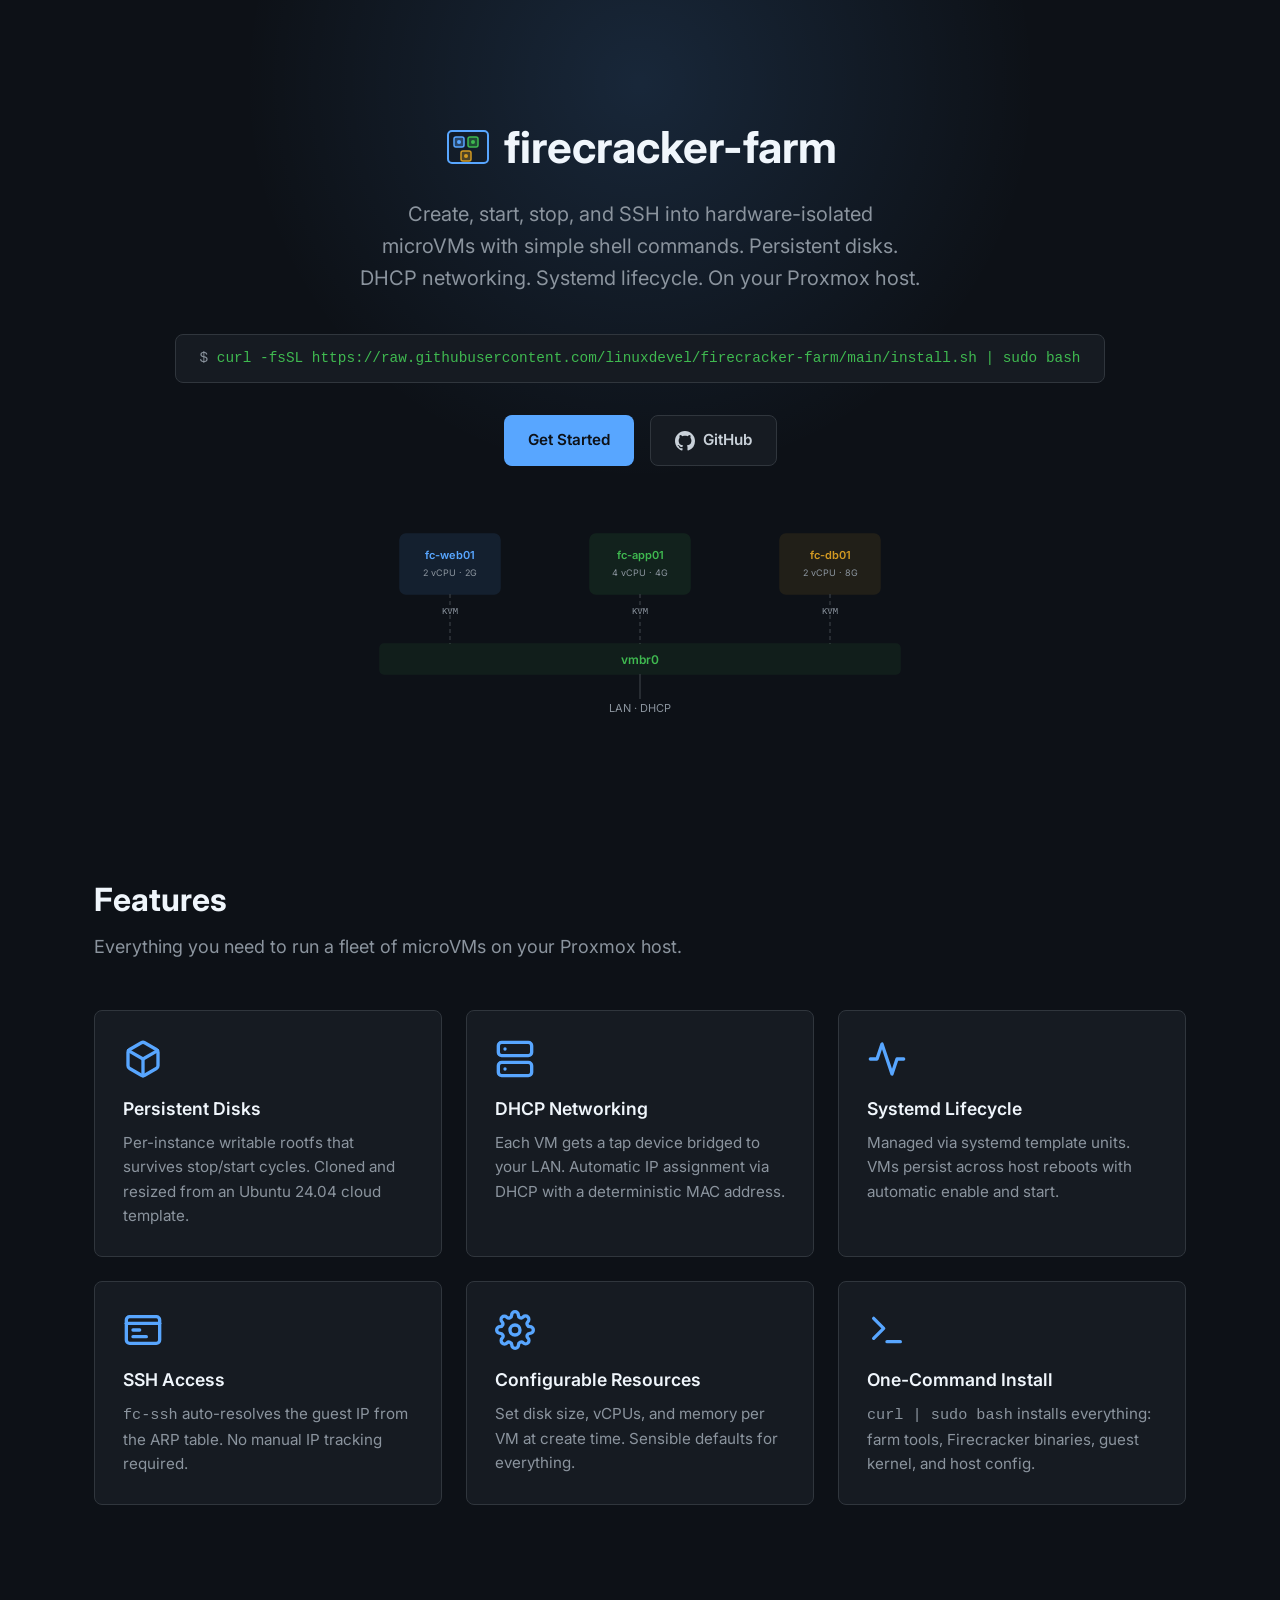
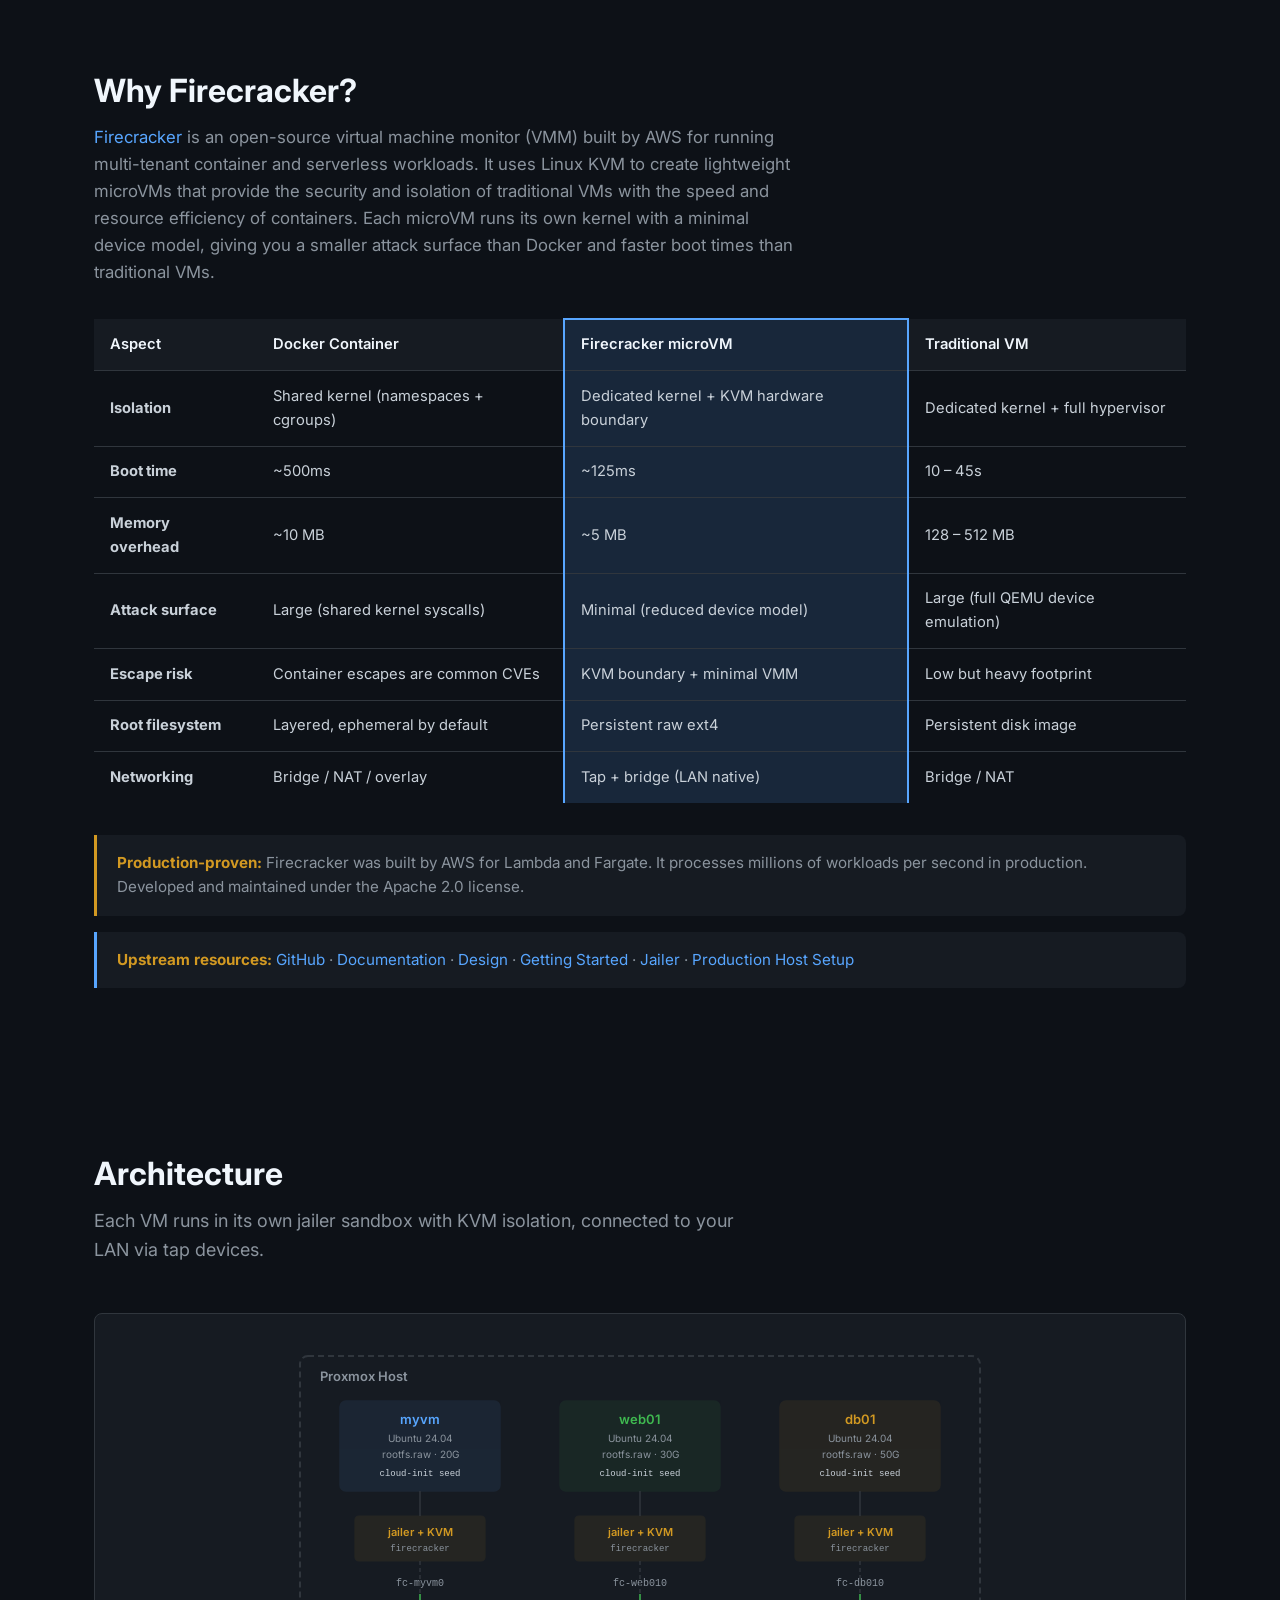
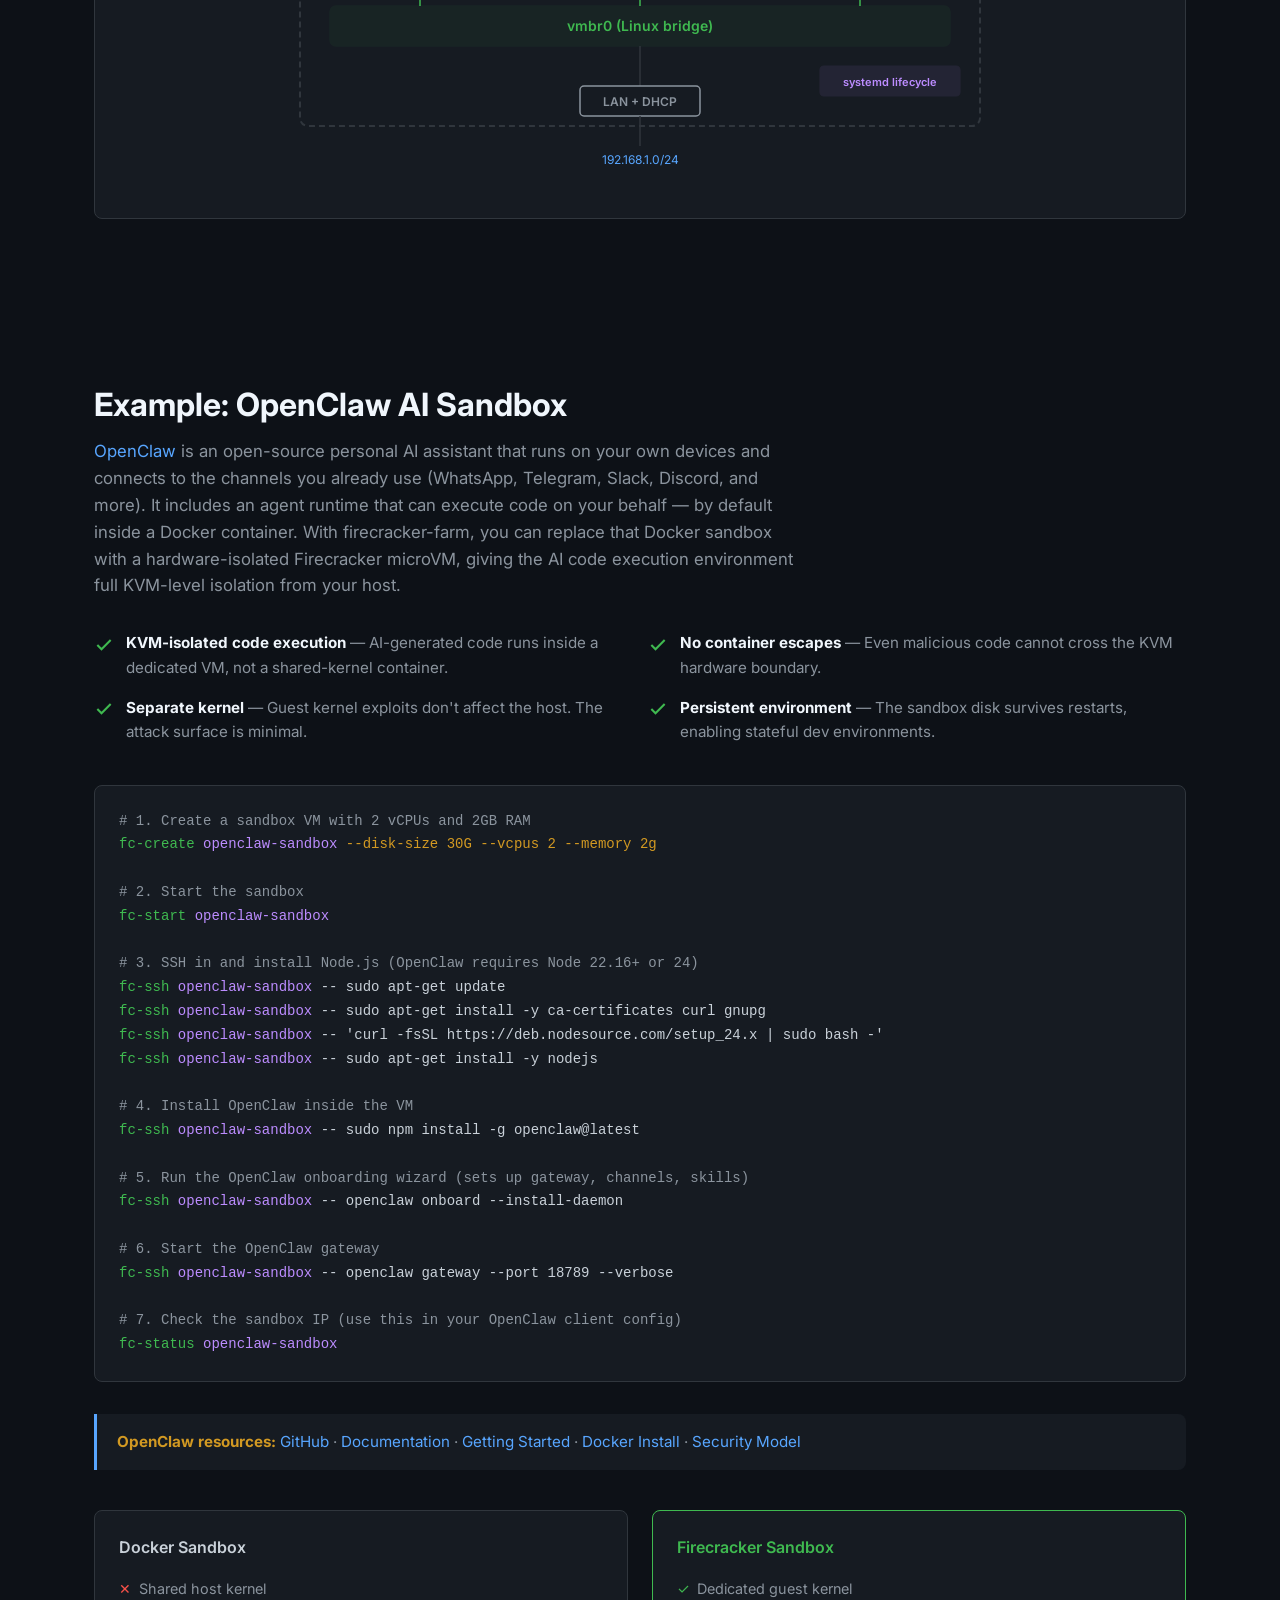
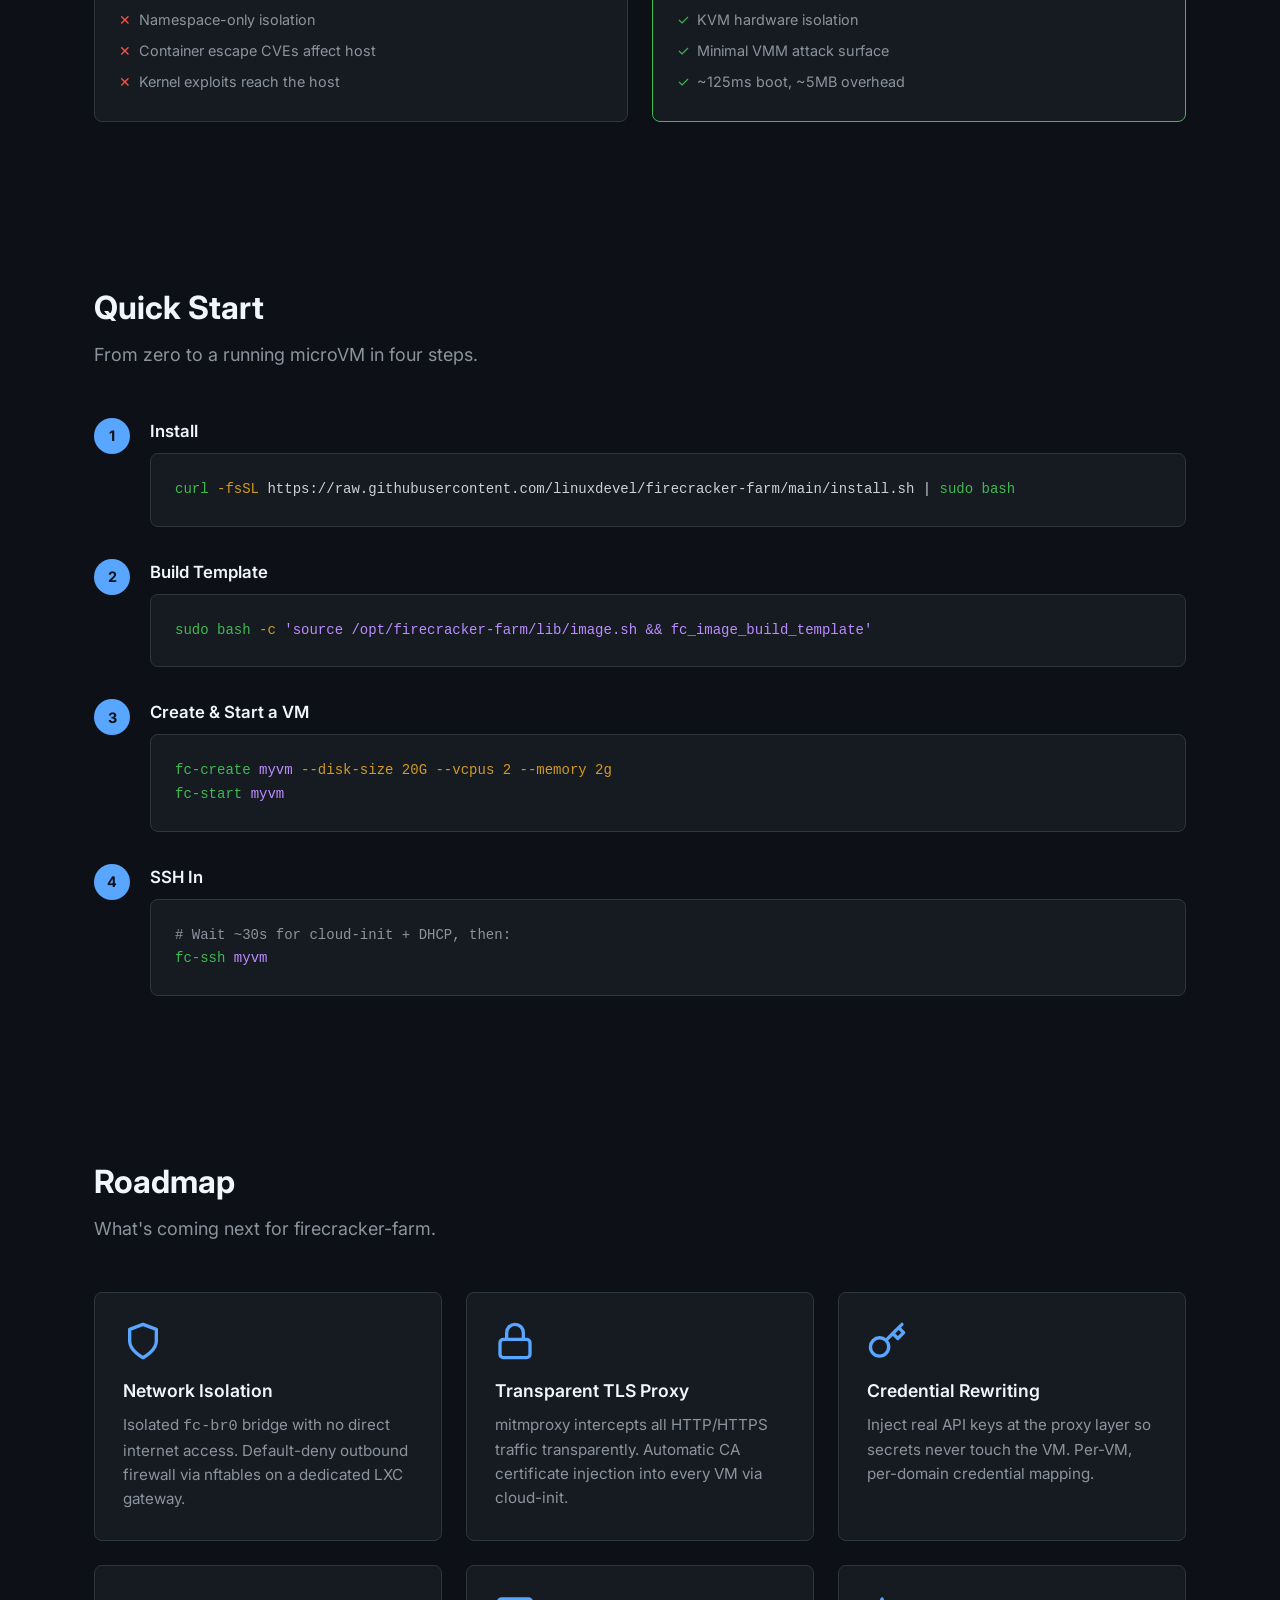
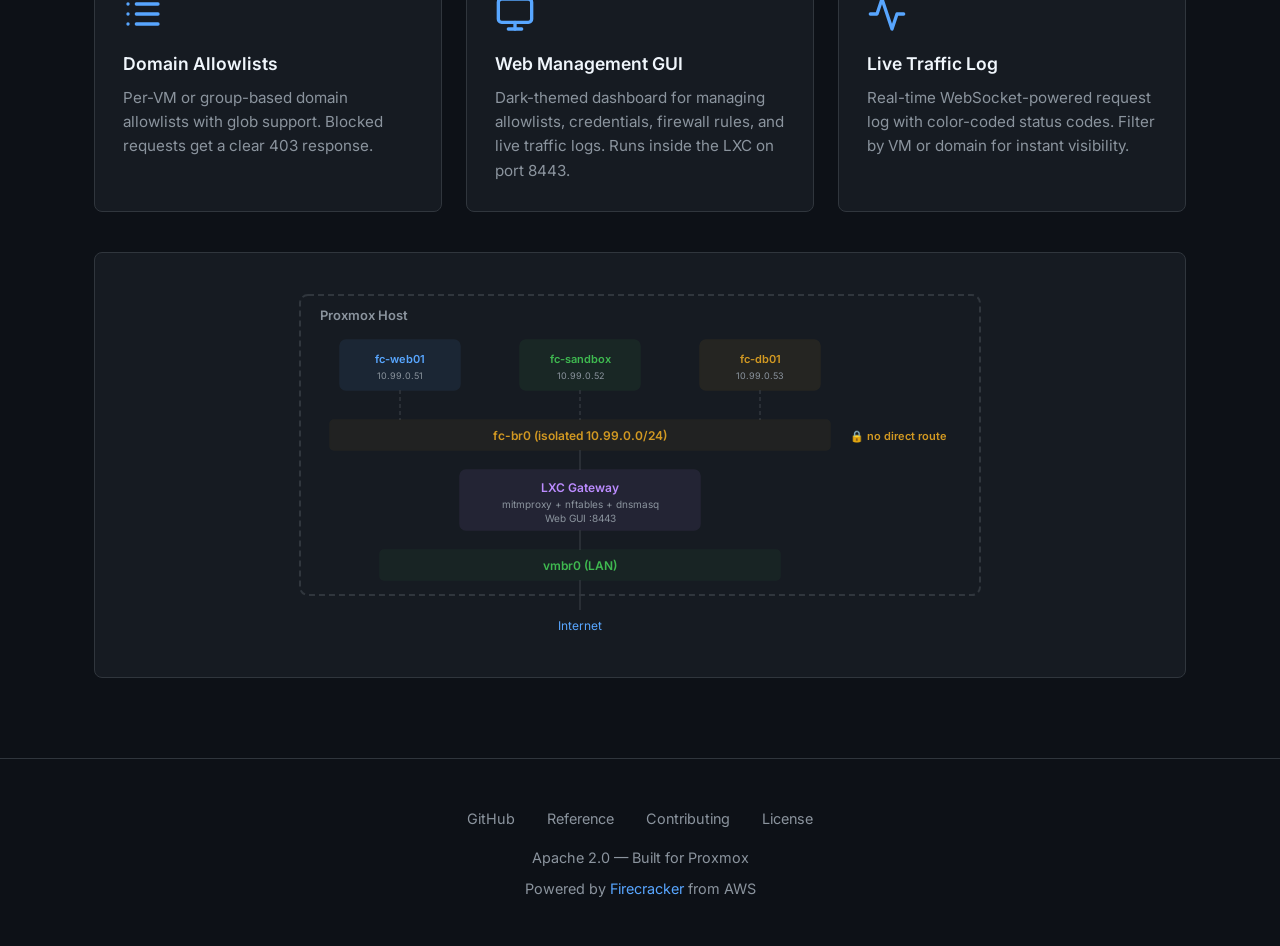
==== docs/index.html @ 68ac0bf4 "docs: expand OpenClaw sandbox example with full install steps and upstream links" ====
<!DOCTYPE html>
<html lang="en">
<head>
  <meta charset="utf-8">
  <meta name="viewport" content="width=device-width, initial-scale=1">
  <title>firecracker-farm — Persistent Firecracker microVMs on Proxmox</title>
  <meta name="description" content="Shell toolkit for running persistent Firecracker microVMs on Proxmox. Create, start, stop, and SSH in with one command.">
  <meta property="og:title" content="firecracker-farm">
  <meta property="og:description" content="Persistent Firecracker microVMs on Proxmox with simple shell commands.">
  <meta property="og:type" content="website">
  <meta property="og:url" content="https://linuxdevel.github.io/firecracker-farm/">
  <link rel="preconnect" href="https://fonts.googleapis.com">
  <link rel="preconnect" href="https://fonts.gstatic.com" crossorigin>
  <link href="https://fonts.googleapis.com/css2?family=Inter:wght@400;600;700&display=swap" rel="stylesheet">
  <link rel="stylesheet" href="style.css">
</head>
<body>

<!-- ════════════════════════════════════════════ HERO ════════════════════════════════════════════ -->
<section class="hero">
  <div class="container">
    <div class="hero-logo">
      <svg width="48" height="48" viewBox="0 0 48 48" fill="none" xmlns="http://www.w3.org/2000/svg">
        <rect x="4" y="8" width="40" height="32" rx="4" stroke="#58a6ff" stroke-width="2" fill="none"/>
        <rect x="10" y="14" width="10" height="10" rx="2" fill="#58a6ff" opacity="0.3"/>
        <rect x="10" y="14" width="10" height="10" rx="2" stroke="#58a6ff" stroke-width="1.5" fill="none"/>
        <rect x="24" y="14" width="10" height="10" rx="2" fill="#3fb950" opacity="0.3"/>
        <rect x="24" y="14" width="10" height="10" rx="2" stroke="#3fb950" stroke-width="1.5" fill="none"/>
        <rect x="17" y="28" width="10" height="10" rx="2" fill="#d29922" opacity="0.3"/>
        <rect x="17" y="28" width="10" height="10" rx="2" stroke="#d29922" stroke-width="1.5" fill="none"/>
        <circle cx="15" cy="19" r="2" fill="#58a6ff"/>
        <circle cx="29" cy="19" r="2" fill="#3fb950"/>
        <circle cx="22" cy="33" r="2" fill="#d29922"/>
      </svg>
      firecracker-farm
    </div>
    <p class="hero-tagline">
      Create, start, stop, and SSH into hardware-isolated microVMs with simple shell commands.
      Persistent disks. DHCP networking. Systemd lifecycle. On your Proxmox host.
    </p>
    <div class="hero-install">
      <span>$</span> curl -fsSL https://raw.githubusercontent.com/linuxdevel/firecracker-farm/main/install.sh | sudo bash
    </div>
    <div class="hero-actions">
      <a href="#quickstart" class="btn btn-primary">Get Started</a>
      <a href="https://github.com/linuxdevel/firecracker-farm" class="btn btn-secondary">
        <svg width="20" height="20" viewBox="0 0 16 16" fill="currentColor"><path d="M8 0C3.58 0 0 3.58 0 8c0 3.54 2.29 6.53 5.47 7.59.4.07.55-.17.55-.38 0-.19-.01-.82-.01-1.49-2.01.37-2.53-.49-2.69-.94-.09-.23-.48-.94-.82-1.13-.28-.15-.68-.52-.01-.53.63-.01 1.08.58 1.23.82.72 1.21 1.87.87 2.33.66.07-.52.28-.87.51-1.07-1.78-.2-3.64-.89-3.64-3.95 0-.87.31-1.59.82-2.15-.08-.2-.36-1.02.08-2.12 0 0 .67-.21 2.2.82.64-.18 1.32-.27 2-.27.68 0 1.36.09 2 .27 1.53-1.04 2.2-.82 2.2-.82.44 1.1.16 1.92.08 2.12.51.56.82 1.27.82 2.15 0 3.07-1.87 3.75-3.65 3.95.29.25.54.73.54 1.48 0 1.07-.01 1.93-.01 2.2 0 .21.15.46.55.38A8.013 8.013 0 0016 8c0-4.42-3.58-8-8-8z"/></svg>
        GitHub
      </a>
    </div>

    <!-- Hero graphic: stylized VM fleet -->
    <div class="hero-graphic">
      <svg width="600" height="200" viewBox="0 0 600 200" fill="none" xmlns="http://www.w3.org/2000/svg">
        <!-- VMs -->
        <rect x="60" y="20" width="100" height="60" rx="6" fill="#58a6ff" opacity="0.1" stroke="#58a6ff" stroke-width="1.5"/>
        <text x="110" y="45" text-anchor="middle" fill="#58a6ff" font-family="Inter,sans-serif" font-size="11" font-weight="600">fc-web01</text>
        <text x="110" y="62" text-anchor="middle" fill="#8b949e" font-family="Inter,sans-serif" font-size="9">2 vCPU · 2G</text>

        <rect x="250" y="20" width="100" height="60" rx="6" fill="#3fb950" opacity="0.1" stroke="#3fb950" stroke-width="1.5"/>
        <text x="300" y="45" text-anchor="middle" fill="#3fb950" font-family="Inter,sans-serif" font-size="11" font-weight="600">fc-app01</text>
        <text x="300" y="62" text-anchor="middle" fill="#8b949e" font-family="Inter,sans-serif" font-size="9">4 vCPU · 4G</text>

        <rect x="440" y="20" width="100" height="60" rx="6" fill="#d29922" opacity="0.1" stroke="#d29922" stroke-width="1.5"/>
        <text x="490" y="45" text-anchor="middle" fill="#d29922" font-family="Inter,sans-serif" font-size="11" font-weight="600">fc-db01</text>
        <text x="490" y="62" text-anchor="middle" fill="#8b949e" font-family="Inter,sans-serif" font-size="9">2 vCPU · 8G</text>

        <!-- KVM labels -->
        <text x="110" y="100" text-anchor="middle" fill="#8b949e" font-family="monospace" font-size="9">KVM</text>
        <text x="300" y="100" text-anchor="middle" fill="#8b949e" font-family="monospace" font-size="9">KVM</text>
        <text x="490" y="100" text-anchor="middle" fill="#8b949e" font-family="monospace" font-size="9">KVM</text>

        <!-- Tap lines -->
        <line x1="110" y1="80" x2="110" y2="130" stroke="#30363d" stroke-width="1.5" stroke-dasharray="4 3"/>
        <line x1="300" y1="80" x2="300" y2="130" stroke="#30363d" stroke-width="1.5" stroke-dasharray="4 3"/>
        <line x1="490" y1="80" x2="490" y2="130" stroke="#30363d" stroke-width="1.5" stroke-dasharray="4 3"/>

        <!-- Bridge -->
        <rect x="40" y="130" width="520" height="30" rx="4" fill="#3fb950" opacity="0.08" stroke="#3fb950" stroke-width="1.5"/>
        <text x="300" y="150" text-anchor="middle" fill="#3fb950" font-family="Inter,sans-serif" font-size="12" font-weight="600">vmbr0</text>

        <!-- LAN -->
        <line x1="300" y1="160" x2="300" y2="185" stroke="#30363d" stroke-width="1.5"/>
        <text x="300" y="198" text-anchor="middle" fill="#8b949e" font-family="Inter,sans-serif" font-size="11">LAN · DHCP</text>
      </svg>
    </div>
  </div>
</section>

<!-- ════════════════════════════════════════════ FEATURES ════════════════════════════════════════ -->
<section id="features">
  <div class="container">
    <h2 class="section-title">Features</h2>
    <p class="section-subtitle">Everything you need to run a fleet of microVMs on your Proxmox host.</p>

    <div class="features-grid">
      <div class="feature-card">
        <svg class="feature-icon" viewBox="0 0 24 24" fill="none" stroke="currentColor" stroke-width="2" stroke-linecap="round" stroke-linejoin="round">
          <path d="M21 16V8a2 2 0 0 0-1-1.73l-7-4a2 2 0 0 0-2 0l-7 4A2 2 0 0 0 3 8v8a2 2 0 0 0 1 1.73l7 4a2 2 0 0 0 2 0l7-4A2 2 0 0 0 21 16z"/>
          <polyline points="3.27 6.96 12 12.01 20.73 6.96"/>
          <line x1="12" y1="22.08" x2="12" y2="12"/>
        </svg>
        <h3>Persistent Disks</h3>
        <p>Per-instance writable rootfs that survives stop/start cycles. Cloned and resized from an Ubuntu 24.04 cloud template.</p>
      </div>

      <div class="feature-card">
        <svg class="feature-icon" viewBox="0 0 24 24" fill="none" stroke="currentColor" stroke-width="2" stroke-linecap="round" stroke-linejoin="round">
          <rect x="2" y="2" width="20" height="8" rx="2" ry="2"/>
          <rect x="2" y="14" width="20" height="8" rx="2" ry="2"/>
          <line x1="6" y1="6" x2="6.01" y2="6"/>
          <line x1="6" y1="18" x2="6.01" y2="18"/>
        </svg>
        <h3>DHCP Networking</h3>
        <p>Each VM gets a tap device bridged to your LAN. Automatic IP assignment via DHCP with a deterministic MAC address.</p>
      </div>

      <div class="feature-card">
        <svg class="feature-icon" viewBox="0 0 24 24" fill="none" stroke="currentColor" stroke-width="2" stroke-linecap="round" stroke-linejoin="round">
          <polyline points="22 12 18 12 15 21 9 3 6 12 2 12"/>
        </svg>
        <h3>Systemd Lifecycle</h3>
        <p>Managed via systemd template units. VMs persist across host reboots with automatic enable and start.</p>
      </div>

      <div class="feature-card">
        <svg class="feature-icon" viewBox="0 0 24 24" fill="none" stroke="currentColor" stroke-width="2" stroke-linecap="round" stroke-linejoin="round">
          <rect x="2" y="4" width="20" height="16" rx="2"/>
          <line x1="2" y1="8" x2="22" y2="8"/>
          <line x1="6" y1="12" x2="10" y2="12"/>
          <line x1="6" y1="16" x2="14" y2="16"/>
        </svg>
        <h3>SSH Access</h3>
        <p><code>fc-ssh</code> auto-resolves the guest IP from the ARP table. No manual IP tracking required.</p>
      </div>

      <div class="feature-card">
        <svg class="feature-icon" viewBox="0 0 24 24" fill="none" stroke="currentColor" stroke-width="2" stroke-linecap="round" stroke-linejoin="round">
          <circle cx="12" cy="12" r="3"/>
          <path d="M19.4 15a1.65 1.65 0 0 0 .33 1.82l.06.06a2 2 0 0 1-2.83 2.83l-.06-.06a1.65 1.65 0 0 0-1.82-.33 1.65 1.65 0 0 0-1 1.51V21a2 2 0 0 1-4 0v-.09A1.65 1.65 0 0 0 9 19.4a1.65 1.65 0 0 0-1.82.33l-.06.06a2 2 0 0 1-2.83-2.83l.06-.06A1.65 1.65 0 0 0 4.68 15a1.65 1.65 0 0 0-1.51-1H3a2 2 0 0 1 0-4h.09A1.65 1.65 0 0 0 4.6 9a1.65 1.65 0 0 0-.33-1.82l-.06-.06a2 2 0 0 1 2.83-2.83l.06.06A1.65 1.65 0 0 0 9 4.68a1.65 1.65 0 0 0 1-1.51V3a2 2 0 0 1 4 0v.09a1.65 1.65 0 0 0 1 1.51 1.65 1.65 0 0 0 1.82-.33l.06-.06a2 2 0 0 1 2.83 2.83l-.06.06A1.65 1.65 0 0 0 19.4 9a1.65 1.65 0 0 0 1.51 1H21a2 2 0 0 1 0 4h-.09a1.65 1.65 0 0 0-1.51 1z"/>
        </svg>
        <h3>Configurable Resources</h3>
        <p>Set disk size, vCPUs, and memory per VM at create time. Sensible defaults for everything.</p>
      </div>

      <div class="feature-card">
        <svg class="feature-icon" viewBox="0 0 24 24" fill="none" stroke="currentColor" stroke-width="2" stroke-linecap="round" stroke-linejoin="round">
          <path d="M4 17l6-6-6-6"/>
          <line x1="12" y1="19" x2="20" y2="19"/>
        </svg>
        <h3>One-Command Install</h3>
        <p><code>curl | sudo bash</code> installs everything: farm tools, Firecracker binaries, guest kernel, and host config.</p>
      </div>
    </div>
  </div>
</section>

<!-- ════════════════════════════════════════════ SECURITY ════════════════════════════════════════ -->
<section id="security">
  <div class="container">
    <h2 class="section-title">Why Firecracker?</h2>
    <p class="comparison-intro">
      <a href="https://github.com/firecracker-microvm/firecracker">Firecracker</a> is an
      open-source virtual machine monitor (VMM) built by AWS for running multi-tenant
      container and serverless workloads. It uses Linux KVM to create lightweight microVMs
      that provide the security and isolation of traditional VMs with the speed and resource
      efficiency of containers. Each microVM runs its own kernel with a minimal device model,
      giving you a smaller attack surface than Docker and faster boot times than traditional VMs.
    </p>

    <div style="overflow-x: auto;">
      <table class="comparison-table">
        <thead>
          <tr>
            <th>Aspect</th>
            <th>Docker Container</th>
            <th class="highlight highlight-top">Firecracker microVM</th>
            <th>Traditional VM</th>
          </tr>
        </thead>
        <tbody>
          <tr>
            <td><strong>Isolation</strong></td>
            <td>Shared kernel (namespaces + cgroups)</td>
            <td class="highlight">Dedicated kernel + KVM hardware boundary</td>
            <td>Dedicated kernel + full hypervisor</td>
          </tr>
          <tr>
            <td><strong>Boot time</strong></td>
            <td>~500ms</td>
            <td class="highlight">~125ms</td>
            <td>10 &ndash; 45s</td>
          </tr>
          <tr>
            <td><strong>Memory overhead</strong></td>
            <td>~10 MB</td>
            <td class="highlight">~5 MB</td>
            <td>128 &ndash; 512 MB</td>
          </tr>
          <tr>
            <td><strong>Attack surface</strong></td>
            <td>Large (shared kernel syscalls)</td>
            <td class="highlight">Minimal (reduced device model)</td>
            <td>Large (full QEMU device emulation)</td>
          </tr>
          <tr>
            <td><strong>Escape risk</strong></td>
            <td>Container escapes are common CVEs</td>
            <td class="highlight">KVM boundary + minimal VMM</td>
            <td>Low but heavy footprint</td>
          </tr>
          <tr>
            <td><strong>Root filesystem</strong></td>
            <td>Layered, ephemeral by default</td>
            <td class="highlight">Persistent raw ext4</td>
            <td>Persistent disk image</td>
          </tr>
          <tr>
            <td><strong>Networking</strong></td>
            <td>Bridge / NAT / overlay</td>
            <td class="highlight highlight-bottom">Tap + bridge (LAN native)</td>
            <td>Bridge / NAT</td>
          </tr>
        </tbody>
      </table>
    </div>

    <div class="callout">
      <strong>Production-proven:</strong> Firecracker was built by AWS for Lambda and Fargate.
      It processes millions of workloads per second in production. Developed and maintained
      under the Apache 2.0 license.
    </div>

    <div class="callout" style="margin-top: 16px; border-left-color: #58a6ff;">
      <strong>Upstream resources:</strong>
      <a href="https://github.com/firecracker-microvm/firecracker">GitHub</a> &middot;
      <a href="https://firecracker-microvm.github.io/">Documentation</a> &middot;
      <a href="https://github.com/firecracker-microvm/firecracker/blob/main/docs/design.md">Design</a> &middot;
      <a href="https://github.com/firecracker-microvm/firecracker/blob/main/docs/getting-started.md">Getting Started</a> &middot;
      <a href="https://github.com/firecracker-microvm/firecracker/blob/main/docs/jailer.md">Jailer</a> &middot;
      <a href="https://github.com/firecracker-microvm/firecracker/blob/main/docs/prod-host-setup.md">Production Host Setup</a>
    </div>
  </div>
</section>

<!-- ════════════════════════════════════════════ ARCHITECTURE ════════════════════════════════════ -->
<section id="architecture">
  <div class="container">
    <h2 class="section-title">Architecture</h2>
    <p class="section-subtitle">Each VM runs in its own jailer sandbox with KVM isolation, connected to your LAN via tap devices.</p>

    <div class="arch-container">
      <svg width="720" height="440" viewBox="0 0 720 440" fill="none" xmlns="http://www.w3.org/2000/svg">
        <!-- Host boundary -->
        <rect x="20" y="10" width="680" height="370" rx="8" stroke="#30363d" stroke-width="2" stroke-dasharray="6 4" fill="none"/>
        <text x="40" y="35" fill="#8b949e" font-family="Inter,sans-serif" font-size="13" font-weight="600">Proxmox Host</text>

        <!-- VM 1 -->
        <rect x="60" y="55" width="160" height="90" rx="6" fill="#58a6ff" opacity="0.08" stroke="#58a6ff" stroke-width="1.5"/>
        <text x="140" y="78" text-anchor="middle" fill="#58a6ff" font-family="Inter,sans-serif" font-size="13" font-weight="600">myvm</text>
        <text x="140" y="96" text-anchor="middle" fill="#8b949e" font-family="Inter,sans-serif" font-size="10">Ubuntu 24.04</text>
        <text x="140" y="112" text-anchor="middle" fill="#8b949e" font-family="Inter,sans-serif" font-size="10">rootfs.raw · 20G</text>
        <text x="140" y="130" text-anchor="middle" fill="#c9d1d9" font-family="monospace" font-size="9">cloud-init seed</text>

        <!-- VM 2 -->
        <rect x="280" y="55" width="160" height="90" rx="6" fill="#3fb950" opacity="0.08" stroke="#3fb950" stroke-width="1.5"/>
        <text x="360" y="78" text-anchor="middle" fill="#3fb950" font-family="Inter,sans-serif" font-size="13" font-weight="600">web01</text>
        <text x="360" y="96" text-anchor="middle" fill="#8b949e" font-family="Inter,sans-serif" font-size="10">Ubuntu 24.04</text>
        <text x="360" y="112" text-anchor="middle" fill="#8b949e" font-family="Inter,sans-serif" font-size="10">rootfs.raw · 30G</text>
        <text x="360" y="130" text-anchor="middle" fill="#c9d1d9" font-family="monospace" font-size="9">cloud-init seed</text>

        <!-- VM 3 -->
        <rect x="500" y="55" width="160" height="90" rx="6" fill="#d29922" opacity="0.08" stroke="#d29922" stroke-width="1.5"/>
        <text x="580" y="78" text-anchor="middle" fill="#d29922" font-family="Inter,sans-serif" font-size="13" font-weight="600">db01</text>
        <text x="580" y="96" text-anchor="middle" fill="#8b949e" font-family="Inter,sans-serif" font-size="10">Ubuntu 24.04</text>
        <text x="580" y="112" text-anchor="middle" fill="#8b949e" font-family="Inter,sans-serif" font-size="10">rootfs.raw · 50G</text>
        <text x="580" y="130" text-anchor="middle" fill="#c9d1d9" font-family="monospace" font-size="9">cloud-init seed</text>

        <!-- Jailer boxes -->
        <rect x="75" y="170" width="130" height="45" rx="4" fill="#d29922" opacity="0.08" stroke="#d29922" stroke-width="1.2"/>
        <text x="140" y="190" text-anchor="middle" fill="#d29922" font-family="Inter,sans-serif" font-size="11" font-weight="600">jailer + KVM</text>
        <text x="140" y="205" text-anchor="middle" fill="#8b949e" font-family="monospace" font-size="9">firecracker</text>

        <rect x="295" y="170" width="130" height="45" rx="4" fill="#d29922" opacity="0.08" stroke="#d29922" stroke-width="1.2"/>
        <text x="360" y="190" text-anchor="middle" fill="#d29922" font-family="Inter,sans-serif" font-size="11" font-weight="600">jailer + KVM</text>
        <text x="360" y="205" text-anchor="middle" fill="#8b949e" font-family="monospace" font-size="9">firecracker</text>

        <rect x="515" y="170" width="130" height="45" rx="4" fill="#d29922" opacity="0.08" stroke="#d29922" stroke-width="1.2"/>
        <text x="580" y="190" text-anchor="middle" fill="#d29922" font-family="Inter,sans-serif" font-size="11" font-weight="600">jailer + KVM</text>
        <text x="580" y="205" text-anchor="middle" fill="#8b949e" font-family="monospace" font-size="9">firecracker</text>

        <!-- Connectors: VM to jailer -->
        <line x1="140" y1="145" x2="140" y2="170" stroke="#30363d" stroke-width="1.5"/>
        <line x1="360" y1="145" x2="360" y2="170" stroke="#30363d" stroke-width="1.5"/>
        <line x1="580" y1="145" x2="580" y2="170" stroke="#30363d" stroke-width="1.5"/>

        <!-- Tap labels -->
        <text x="140" y="240" text-anchor="middle" fill="#8b949e" font-family="monospace" font-size="10">fc-myvm0</text>
        <text x="360" y="240" text-anchor="middle" fill="#8b949e" font-family="monospace" font-size="10">fc-web010</text>
        <text x="580" y="240" text-anchor="middle" fill="#8b949e" font-family="monospace" font-size="10">fc-db010</text>

        <!-- Connectors: jailer to tap -->
        <line x1="140" y1="215" x2="140" y2="248" stroke="#30363d" stroke-width="1.5" stroke-dasharray="4 3"/>
        <line x1="360" y1="215" x2="360" y2="248" stroke="#30363d" stroke-width="1.5" stroke-dasharray="4 3"/>
        <line x1="580" y1="215" x2="580" y2="248" stroke="#30363d" stroke-width="1.5" stroke-dasharray="4 3"/>

        <!-- Bridge -->
        <rect x="50" y="260" width="620" height="40" rx="6" fill="#3fb950" opacity="0.06" stroke="#3fb950" stroke-width="1.5"/>
        <text x="360" y="285" text-anchor="middle" fill="#3fb950" font-family="Inter,sans-serif" font-size="14" font-weight="600">vmbr0 (Linux bridge)</text>

        <!-- Connectors: tap to bridge -->
        <line x1="140" y1="248" x2="140" y2="260" stroke="#3fb950" stroke-width="1.5"/>
        <line x1="360" y1="248" x2="360" y2="260" stroke="#3fb950" stroke-width="1.5"/>
        <line x1="580" y1="248" x2="580" y2="260" stroke="#3fb950" stroke-width="1.5"/>

        <!-- Systemd label -->
        <rect x="540" y="320" width="140" height="30" rx="4" fill="#bc8cff" opacity="0.08" stroke="#bc8cff" stroke-width="1.2"/>
        <text x="610" y="340" text-anchor="middle" fill="#bc8cff" font-family="Inter,sans-serif" font-size="11" font-weight="600">systemd lifecycle</text>

        <!-- Bridge to LAN -->
        <line x1="360" y1="300" x2="360" y2="340" stroke="#30363d" stroke-width="1.5"/>

        <!-- LAN -->
        <rect x="300" y="340" width="120" height="30" rx="4" fill="none" stroke="#8b949e" stroke-width="1.5"/>
        <text x="360" y="360" text-anchor="middle" fill="#8b949e" font-family="Inter,sans-serif" font-size="12" font-weight="600">LAN + DHCP</text>

        <!-- External -->
        <line x1="360" y1="370" x2="360" y2="400" stroke="#30363d" stroke-width="1.5"/>
        <text x="360" y="418" text-anchor="middle" fill="#58a6ff" font-family="Inter,sans-serif" font-size="12">192.168.1.0/24</text>
      </svg>
    </div>
  </div>
</section>

<!-- ════════════════════════════════════════════ OPENCLAW ════════════════════════════════════════ -->
<section id="openclaw">
  <div class="container">
    <h2 class="section-title">Example: OpenClaw AI Sandbox</h2>
    <p class="example-intro">
      <a href="https://github.com/openclaw/openclaw">OpenClaw</a> is an open-source personal AI
      assistant that runs on your own devices and connects to the channels you already use
      (WhatsApp, Telegram, Slack, Discord, and more). It includes an agent runtime that can
      execute code on your behalf &mdash; by default inside a Docker container. With
      firecracker-farm, you can replace that Docker sandbox with a hardware-isolated Firecracker
      microVM, giving the AI code execution environment full KVM-level isolation from your host.
    </p>

    <div class="example-benefits">
      <div class="benefit">
        <svg class="benefit-icon" width="20" height="20" viewBox="0 0 24 24" fill="none" stroke="#3fb950" stroke-width="2.5"><polyline points="20 6 9 17 4 12"/></svg>
        <p><strong>KVM-isolated code execution</strong> &mdash; AI-generated code runs inside a dedicated VM, not a shared-kernel container.</p>
      </div>
      <div class="benefit">
        <svg class="benefit-icon" width="20" height="20" viewBox="0 0 24 24" fill="none" stroke="#3fb950" stroke-width="2.5"><polyline points="20 6 9 17 4 12"/></svg>
        <p><strong>No container escapes</strong> &mdash; Even malicious code cannot cross the KVM hardware boundary.</p>
      </div>
      <div class="benefit">
        <svg class="benefit-icon" width="20" height="20" viewBox="0 0 24 24" fill="none" stroke="#3fb950" stroke-width="2.5"><polyline points="20 6 9 17 4 12"/></svg>
        <p><strong>Separate kernel</strong> &mdash; Guest kernel exploits don't affect the host. The attack surface is minimal.</p>
      </div>
      <div class="benefit">
        <svg class="benefit-icon" width="20" height="20" viewBox="0 0 24 24" fill="none" stroke="#3fb950" stroke-width="2.5"><polyline points="20 6 9 17 4 12"/></svg>
        <p><strong>Persistent environment</strong> &mdash; The sandbox disk survives restarts, enabling stateful dev environments.</p>
      </div>
    </div>

    <div class="terminal">
      <pre><span class="comment"># 1. Create a sandbox VM with 2 vCPUs and 2GB RAM</span>
<span class="cmd">fc-create</span> <span class="arg">openclaw-sandbox</span> <span class="flag">--disk-size 30G --vcpus 2 --memory 2g</span>

<span class="comment"># 2. Start the sandbox</span>
<span class="cmd">fc-start</span> <span class="arg">openclaw-sandbox</span>

<span class="comment"># 3. SSH in and install Node.js (OpenClaw requires Node 22.16+ or 24)</span>
<span class="cmd">fc-ssh</span> <span class="arg">openclaw-sandbox</span> -- sudo apt-get update
<span class="cmd">fc-ssh</span> <span class="arg">openclaw-sandbox</span> -- sudo apt-get install -y ca-certificates curl gnupg
<span class="cmd">fc-ssh</span> <span class="arg">openclaw-sandbox</span> -- 'curl -fsSL https://deb.nodesource.com/setup_24.x | sudo bash -'
<span class="cmd">fc-ssh</span> <span class="arg">openclaw-sandbox</span> -- sudo apt-get install -y nodejs

<span class="comment"># 4. Install OpenClaw inside the VM</span>
<span class="cmd">fc-ssh</span> <span class="arg">openclaw-sandbox</span> -- sudo npm install -g openclaw@latest

<span class="comment"># 5. Run the OpenClaw onboarding wizard (sets up gateway, channels, skills)</span>
<span class="cmd">fc-ssh</span> <span class="arg">openclaw-sandbox</span> -- openclaw onboard --install-daemon

<span class="comment"># 6. Start the OpenClaw gateway</span>
<span class="cmd">fc-ssh</span> <span class="arg">openclaw-sandbox</span> -- openclaw gateway --port 18789 --verbose

<span class="comment"># 7. Check the sandbox IP (use this in your OpenClaw client config)</span>
<span class="cmd">fc-status</span> <span class="arg">openclaw-sandbox</span></pre>
    </div>

    <div class="callout" style="margin-bottom: 24px; border-left-color: #58a6ff;">
      <strong>OpenClaw resources:</strong>
      <a href="https://github.com/openclaw/openclaw">GitHub</a> &middot;
      <a href="https://docs.openclaw.ai">Documentation</a> &middot;
      <a href="https://docs.openclaw.ai/start/getting-started">Getting Started</a> &middot;
      <a href="https://docs.openclaw.ai/install/docker">Docker Install</a> &middot;
      <a href="https://docs.openclaw.ai/gateway/security">Security Model</a>
    </div>

    <div class="sandbox-compare">
      <div class="sandbox-card docker">
        <h4>Docker Sandbox</h4>
        <ul>
          <li>Shared host kernel</li>
          <li>Namespace-only isolation</li>
          <li>Container escape CVEs affect host</li>
          <li>Kernel exploits reach the host</li>
        </ul>
      </div>
      <div class="sandbox-card preferred">
        <h4>Firecracker Sandbox</h4>
        <ul>
          <li>Dedicated guest kernel</li>
          <li>KVM hardware isolation</li>
          <li>Minimal VMM attack surface</li>
          <li>~125ms boot, ~5MB overhead</li>
        </ul>
      </div>
    </div>
  </div>
</section>

<!-- ════════════════════════════════════════════ QUICKSTART ══════════════════════════════════════ -->
<section id="quickstart">
  <div class="container">
    <h2 class="section-title">Quick Start</h2>
    <p class="section-subtitle">From zero to a running microVM in four steps.</p>

    <div class="quickstart-steps">
      <div class="quickstart-step">
        <div class="step-number">1</div>
        <div class="step-content">
          <h3>Install</h3>
          <div class="terminal">
            <pre><span class="cmd">curl</span> <span class="flag">-fsSL</span> https://raw.githubusercontent.com/linuxdevel/firecracker-farm/main/install.sh | <span class="cmd">sudo bash</span></pre>
          </div>
        </div>
      </div>

      <div class="quickstart-step">
        <div class="step-number">2</div>
        <div class="step-content">
          <h3>Build Template</h3>
          <div class="terminal">
            <pre><span class="cmd">sudo bash</span> <span class="flag">-c</span> <span class="arg">'source /opt/firecracker-farm/lib/image.sh && fc_image_build_template'</span></pre>
          </div>
        </div>
      </div>

      <div class="quickstart-step">
        <div class="step-number">3</div>
        <div class="step-content">
          <h3>Create &amp; Start a VM</h3>
          <div class="terminal">
            <pre><span class="cmd">fc-create</span> <span class="arg">myvm</span> <span class="flag">--disk-size 20G --vcpus 2 --memory 2g</span>
<span class="cmd">fc-start</span> <span class="arg">myvm</span></pre>
          </div>
        </div>
      </div>

      <div class="quickstart-step">
        <div class="step-number">4</div>
        <div class="step-content">
          <h3>SSH In</h3>
          <div class="terminal">
            <pre><span class="comment"># Wait ~30s for cloud-init + DHCP, then:</span>
<span class="cmd">fc-ssh</span> <span class="arg">myvm</span></pre>
          </div>
        </div>
      </div>
    </div>
  </div>
</section>

<!-- ════════════════════════════════════════════ ROADMAP ══════════════════════════════════════════ -->
<section id="roadmap">
  <div class="container">
    <h2 class="section-title">Roadmap</h2>
    <p class="section-subtitle">What's coming next for firecracker-farm.</p>

    <div class="features-grid">
      <div class="feature-card">
        <svg class="feature-icon" viewBox="0 0 24 24" fill="none" stroke="currentColor" stroke-width="2" stroke-linecap="round" stroke-linejoin="round">
          <path d="M12 22s8-4 8-10V5l-8-3-8 3v7c0 6 8 10 8 10z"/>
        </svg>
        <h3>Network Isolation</h3>
        <p>Isolated <code>fc-br0</code> bridge with no direct internet access. Default-deny outbound firewall via nftables on a dedicated LXC gateway.</p>
      </div>

      <div class="feature-card">
        <svg class="feature-icon" viewBox="0 0 24 24" fill="none" stroke="currentColor" stroke-width="2" stroke-linecap="round" stroke-linejoin="round">
          <rect x="3" y="11" width="18" height="11" rx="2" ry="2"/>
          <path d="M7 11V7a5 5 0 0 1 10 0v4"/>
        </svg>
        <h3>Transparent TLS Proxy</h3>
        <p>mitmproxy intercepts all HTTP/HTTPS traffic transparently. Automatic CA certificate injection into every VM via cloud-init.</p>
      </div>

      <div class="feature-card">
        <svg class="feature-icon" viewBox="0 0 24 24" fill="none" stroke="currentColor" stroke-width="2" stroke-linecap="round" stroke-linejoin="round">
          <path d="M21 2l-2 2m-7.61 7.61a5.5 5.5 0 1 1-7.778 7.778 5.5 5.5 0 0 1 7.777-7.777zm0 0L15.5 7.5m0 0l3 3L22 7l-3-3m-3.5 3.5L19 4"/>
        </svg>
        <h3>Credential Rewriting</h3>
        <p>Inject real API keys at the proxy layer so secrets never touch the VM. Per-VM, per-domain credential mapping.</p>
      </div>

      <div class="feature-card">
        <svg class="feature-icon" viewBox="0 0 24 24" fill="none" stroke="currentColor" stroke-width="2" stroke-linecap="round" stroke-linejoin="round">
          <line x1="8" y1="6" x2="21" y2="6"/>
          <line x1="8" y1="12" x2="21" y2="12"/>
          <line x1="8" y1="18" x2="21" y2="18"/>
          <line x1="3" y1="6" x2="3.01" y2="6"/>
          <line x1="3" y1="12" x2="3.01" y2="12"/>
          <line x1="3" y1="18" x2="3.01" y2="18"/>
        </svg>
        <h3>Domain Allowlists</h3>
        <p>Per-VM or group-based domain allowlists with glob support. Blocked requests get a clear 403 response.</p>
      </div>

      <div class="feature-card">
        <svg class="feature-icon" viewBox="0 0 24 24" fill="none" stroke="currentColor" stroke-width="2" stroke-linecap="round" stroke-linejoin="round">
          <rect x="2" y="3" width="20" height="14" rx="2" ry="2"/>
          <line x1="8" y1="21" x2="16" y2="21"/>
          <line x1="12" y1="17" x2="12" y2="21"/>
        </svg>
        <h3>Web Management GUI</h3>
        <p>Dark-themed dashboard for managing allowlists, credentials, firewall rules, and live traffic logs. Runs inside the LXC on port 8443.</p>
      </div>

      <div class="feature-card">
        <svg class="feature-icon" viewBox="0 0 24 24" fill="none" stroke="currentColor" stroke-width="2" stroke-linecap="round" stroke-linejoin="round">
          <polyline points="22 12 18 12 15 21 9 3 6 12 2 12"/>
        </svg>
        <h3>Live Traffic Log</h3>
        <p>Real-time WebSocket-powered request log with color-coded status codes. Filter by VM or domain for instant visibility.</p>
      </div>
    </div>

    <!-- Roadmap architecture diagram -->
    <div class="arch-container" style="margin-top: 40px;">
      <svg width="720" height="360" viewBox="0 0 720 360" fill="none" xmlns="http://www.w3.org/2000/svg">
        <!-- Host boundary -->
        <rect x="20" y="10" width="680" height="300" rx="8" stroke="#30363d" stroke-width="2" stroke-dasharray="6 4" fill="none"/>
        <text x="40" y="35" fill="#8b949e" font-family="Inter,sans-serif" font-size="13" font-weight="600">Proxmox Host</text>

        <!-- VMs on fc-br0 -->
        <rect x="60" y="55" width="120" height="50" rx="6" fill="#58a6ff" opacity="0.08" stroke="#58a6ff" stroke-width="1.5"/>
        <text x="120" y="78" text-anchor="middle" fill="#58a6ff" font-family="Inter,sans-serif" font-size="11" font-weight="600">fc-web01</text>
        <text x="120" y="94" text-anchor="middle" fill="#8b949e" font-family="Inter,sans-serif" font-size="9">10.99.0.51</text>

        <rect x="240" y="55" width="120" height="50" rx="6" fill="#3fb950" opacity="0.08" stroke="#3fb950" stroke-width="1.5"/>
        <text x="300" y="78" text-anchor="middle" fill="#3fb950" font-family="Inter,sans-serif" font-size="11" font-weight="600">fc-sandbox</text>
        <text x="300" y="94" text-anchor="middle" fill="#8b949e" font-family="Inter,sans-serif" font-size="9">10.99.0.52</text>

        <rect x="420" y="55" width="120" height="50" rx="6" fill="#d29922" opacity="0.08" stroke="#d29922" stroke-width="1.5"/>
        <text x="480" y="78" text-anchor="middle" fill="#d29922" font-family="Inter,sans-serif" font-size="11" font-weight="600">fc-db01</text>
        <text x="480" y="94" text-anchor="middle" fill="#8b949e" font-family="Inter,sans-serif" font-size="9">10.99.0.53</text>

        <!-- fc-br0 bridge -->
        <line x1="120" y1="105" x2="120" y2="135" stroke="#30363d" stroke-width="1.5" stroke-dasharray="4 3"/>
        <line x1="300" y1="105" x2="300" y2="135" stroke="#30363d" stroke-width="1.5" stroke-dasharray="4 3"/>
        <line x1="480" y1="105" x2="480" y2="135" stroke="#30363d" stroke-width="1.5" stroke-dasharray="4 3"/>

        <rect x="50" y="135" width="500" height="30" rx="4" fill="#d29922" opacity="0.06" stroke="#d29922" stroke-width="1.5"/>
        <text x="300" y="155" text-anchor="middle" fill="#d29922" font-family="Inter,sans-serif" font-size="12" font-weight="600">fc-br0 (isolated 10.99.0.0/24)</text>

        <!-- LXC Gateway -->
        <line x1="300" y1="165" x2="300" y2="185" stroke="#30363d" stroke-width="1.5"/>

        <rect x="180" y="185" width="240" height="60" rx="6" fill="#bc8cff" opacity="0.08" stroke="#bc8cff" stroke-width="1.5"/>
        <text x="300" y="207" text-anchor="middle" fill="#bc8cff" font-family="Inter,sans-serif" font-size="12" font-weight="600">LXC Gateway</text>
        <text x="300" y="223" text-anchor="middle" fill="#8b949e" font-family="Inter,sans-serif" font-size="10">mitmproxy + nftables + dnsmasq</text>
        <text x="300" y="237" text-anchor="middle" fill="#8b949e" font-family="Inter,sans-serif" font-size="10">Web GUI :8443</text>

        <!-- vmbr0 bridge -->
        <line x1="300" y1="245" x2="300" y2="265" stroke="#30363d" stroke-width="1.5"/>

        <rect x="100" y="265" width="400" height="30" rx="4" fill="#3fb950" opacity="0.06" stroke="#3fb950" stroke-width="1.5"/>
        <text x="300" y="285" text-anchor="middle" fill="#3fb950" font-family="Inter,sans-serif" font-size="12" font-weight="600">vmbr0 (LAN)</text>

        <!-- Internet -->
        <line x1="300" y1="295" x2="300" y2="325" stroke="#30363d" stroke-width="1.5"/>
        <text x="300" y="345" text-anchor="middle" fill="#58a6ff" font-family="Inter,sans-serif" font-size="12">Internet</text>

        <!-- Lock icon on fc-br0 -->
        <text x="570" y="155" fill="#d29922" font-family="Inter,sans-serif" font-size="11" font-weight="600">&#x1f512; no direct route</text>
      </svg>
    </div>
  </div>
</section>

<!-- ════════════════════════════════════════════ FOOTER ══════════════════════════════════════════ -->
<footer class="footer">
  <div class="container">
    <div class="footer-links">
      <a href="https://github.com/linuxdevel/firecracker-farm">GitHub</a>
      <a href="https://github.com/linuxdevel/firecracker-farm/blob/main/docs/reference.md">Reference</a>
      <a href="https://github.com/linuxdevel/firecracker-farm/blob/main/CONTRIBUTING.md">Contributing</a>
      <a href="https://github.com/linuxdevel/firecracker-farm/blob/main/LICENSE">License</a>
    </div>
    <p>Apache 2.0 &mdash; Built for Proxmox</p>
    <p>Powered by <a href="https://github.com/firecracker-microvm/firecracker">Firecracker</a> from AWS</p>
  </div>
</footer>

</body>
</html>
---- docs/style.css ----
/* firecracker-farm GitHub Pages — dark theme */

/* ── Custom properties ── */
:root {
  --bg: #0d1117;
  --surface: #161b22;
  --surface-raised: #1c2129;
  --border: #30363d;
  --border-accent: #58a6ff;
  --text: #c9d1d9;
  --text-muted: #8b949e;
  --text-bright: #f0f6fc;
  --accent: #58a6ff;
  --accent-glow: rgba(88, 166, 255, 0.15);
  --orange: #d29922;
  --green: #3fb950;
  --red: #f85149;
  --purple: #bc8cff;
  --font: 'Inter', -apple-system, BlinkMacSystemFont, 'Segoe UI', Helvetica, Arial, sans-serif;
  --mono: 'SFMono-Regular', Consolas, 'Liberation Mono', Menlo, monospace;
  --max-w: 1140px;
  --radius: 8px;
}

/* ── Reset ── */
*, *::before, *::after { box-sizing: border-box; margin: 0; padding: 0; }
html { scroll-behavior: smooth; }
body {
  font-family: var(--font);
  background: var(--bg);
  color: var(--text);
  line-height: 1.6;
  -webkit-font-smoothing: antialiased;
}
a { color: var(--accent); text-decoration: none; }
a:hover { text-decoration: underline; }
img, svg { display: block; max-width: 100%; }

/* ── Layout ── */
.container { max-width: var(--max-w); margin: 0 auto; padding: 0 1.5rem; }
section { padding: 5rem 0; }
.section-title {
  font-size: 2rem;
  font-weight: 700;
  color: var(--text-bright);
  margin-bottom: 0.5rem;
}
.section-subtitle {
  color: var(--text-muted);
  font-size: 1.125rem;
  margin-bottom: 3rem;
  max-width: 640px;
}

/* ── Hero ── */
.hero {
  text-align: center;
  padding: 7rem 0 5rem;
  position: relative;
  overflow: hidden;
}
.hero::before {
  content: '';
  position: absolute;
  top: -40%; left: 50%; transform: translateX(-50%);
  width: 800px; height: 800px;
  background: radial-gradient(circle, var(--accent-glow) 0%, transparent 70%);
  pointer-events: none;
  z-index: 0;
}
.hero > * { position: relative; z-index: 1; }
.hero-logo {
  display: inline-flex;
  align-items: center;
  gap: 0.75rem;
  font-size: 2.75rem;
  font-weight: 700;
  color: var(--text-bright);
  margin-bottom: 1rem;
}
.hero-logo svg { flex-shrink: 0; }
.hero-tagline {
  font-size: 1.25rem;
  color: var(--text-muted);
  max-width: 560px;
  margin: 0 auto 2.5rem;
}
.hero-install {
  display: inline-block;
  background: var(--surface);
  border: 1px solid var(--border);
  border-radius: var(--radius);
  padding: 0.75rem 1.5rem;
  font-family: var(--mono);
  font-size: 0.9rem;
  color: var(--green);
  margin-bottom: 2rem;
  user-select: all;
  cursor: text;
}
.hero-install span { color: var(--text-muted); }
.hero-actions { display: flex; gap: 1rem; justify-content: center; flex-wrap: wrap; }
.btn {
  display: inline-flex;
  align-items: center;
  gap: 0.5rem;
  padding: 0.75rem 1.5rem;
  border-radius: var(--radius);
  font-weight: 600;
  font-size: 0.95rem;
  transition: opacity 0.15s;
}
.btn:hover { text-decoration: none; opacity: 0.85; }
.btn-primary { background: var(--accent); color: var(--bg); }
.btn-secondary { background: var(--surface); color: var(--text); border: 1px solid var(--border); }

/* ── Hero graphic ── */
.hero-graphic { margin: 3rem auto 0; max-width: 600px; }

/* ── Features ── */
.features-grid {
  display: grid;
  grid-template-columns: repeat(3, 1fr);
  gap: 1.5rem;
}
.feature-card {
  background: var(--surface);
  border: 1px solid var(--border);
  border-radius: var(--radius);
  padding: 1.75rem;
  transition: border-color 0.2s;
}
.feature-card:hover { border-color: var(--accent); }
.feature-icon {
  width: 40px; height: 40px;
  margin-bottom: 1rem;
  color: var(--accent);
}
.feature-card h3 {
  font-size: 1.1rem;
  font-weight: 600;
  color: var(--text-bright);
  margin-bottom: 0.5rem;
}
.feature-card p { color: var(--text-muted); font-size: 0.95rem; }

/* ── Comparison table ── */
.comparison-intro { color: var(--text-muted); max-width: 700px; margin-bottom: 2rem; font-size: 1.05rem; }
.comparison-table { width: 100%; border-collapse: collapse; font-size: 0.92rem; }
.comparison-table th,
.comparison-table td {
  padding: 0.85rem 1rem;
  text-align: left;
  border-bottom: 1px solid var(--border);
}
.comparison-table th {
  font-weight: 600;
  color: var(--text-bright);
  background: var(--surface);
  position: sticky; top: 0;
}
.comparison-table td { color: var(--text); }
.comparison-table .highlight {
  background: var(--accent-glow);
  border-left: 2px solid var(--accent);
  border-right: 2px solid var(--accent);
}
.comparison-table .highlight-top { border-top: 2px solid var(--accent); }
.comparison-table .highlight-bottom { border-bottom: 2px solid var(--accent); }
.comparison-table tr:last-child td { border-bottom: none; }
.callout {
  background: var(--surface);
  border-left: 3px solid var(--orange);
  border-radius: 0 var(--radius) var(--radius) 0;
  padding: 1rem 1.25rem;
  margin-top: 2rem;
  color: var(--text-muted);
  font-size: 0.95rem;
}
.callout strong { color: var(--orange); }

/* ── Architecture ── */
.arch-container {
  background: var(--surface);
  border: 1px solid var(--border);
  border-radius: var(--radius);
  padding: 2rem;
  overflow-x: auto;
  display: flex;
  justify-content: center;
}
.arch-container svg { max-width: 100%; height: auto; }

/* ── OpenClaw example ── */
.example-intro { color: var(--text-muted); max-width: 700px; margin-bottom: 2rem; font-size: 1.05rem; }
.example-benefits {
  display: grid;
  grid-template-columns: 1fr 1fr;
  gap: 1rem;
  margin-bottom: 2.5rem;
}
.benefit {
  display: flex;
  gap: 0.75rem;
  align-items: flex-start;
}
.benefit-icon { color: var(--green); flex-shrink: 0; margin-top: 0.2rem; }
.benefit p { color: var(--text-muted); font-size: 0.95rem; }
.benefit strong { color: var(--text-bright); }

.sandbox-compare {
  display: grid;
  grid-template-columns: 1fr 1fr;
  gap: 1.5rem;
  margin-top: 2.5rem;
}
.sandbox-card {
  background: var(--surface);
  border: 1px solid var(--border);
  border-radius: var(--radius);
  padding: 1.5rem;
}
.sandbox-card.preferred { border-color: var(--green); }
.sandbox-card h4 {
  font-size: 1rem;
  font-weight: 600;
  margin-bottom: 0.75rem;
}
.sandbox-card.preferred h4 { color: var(--green); }
.sandbox-card ul {
  list-style: none;
  padding: 0;
}
.sandbox-card li {
  color: var(--text-muted);
  font-size: 0.9rem;
  padding: 0.25rem 0;
  padding-left: 1.25rem;
  position: relative;
}
.sandbox-card li::before {
  position: absolute;
  left: 0;
}
.sandbox-card.docker li::before { content: '✕'; color: var(--red); }
.sandbox-card.preferred li::before { content: '✓'; color: var(--green); }

/* ── Code blocks ── */
.terminal {
  background: var(--surface);
  border: 1px solid var(--border);
  border-radius: var(--radius);
  padding: 1.5rem;
  overflow-x: auto;
}
.terminal pre {
  font-family: var(--mono);
  font-size: 0.875rem;
  line-height: 1.7;
  color: var(--text);
  margin: 0;
}
.terminal .comment { color: var(--text-muted); }
.terminal .cmd { color: var(--green); }
.terminal .flag { color: var(--orange); }
.terminal .arg { color: var(--purple); }

/* ── Quick start ── */
.quickstart-steps { display: flex; flex-direction: column; gap: 2rem; }
.quickstart-step { display: flex; gap: 1.25rem; align-items: flex-start; }
.step-number {
  flex-shrink: 0;
  width: 36px; height: 36px;
  background: var(--accent);
  color: var(--bg);
  border-radius: 50%;
  display: flex;
  align-items: center;
  justify-content: center;
  font-weight: 700;
  font-size: 0.9rem;
}
.step-content { flex: 1; min-width: 0; }
.step-content h3 {
  font-size: 1.05rem;
  font-weight: 600;
  color: var(--text-bright);
  margin-bottom: 0.5rem;
}
.step-content .terminal { margin-top: 0.5rem; }

/* ── Footer ── */
.footer {
  border-top: 1px solid var(--border);
  padding: 3rem 0;
  text-align: center;
  color: var(--text-muted);
  font-size: 0.9rem;
}
.footer-links {
  display: flex;
  gap: 2rem;
  justify-content: center;
  flex-wrap: wrap;
  margin-bottom: 1rem;
}
.footer-links a { color: var(--text-muted); }
.footer-links a:hover { color: var(--accent); }
.footer p { margin-top: 0.5rem; }

/* ── Responsive ── */
@media (max-width: 768px) {
  .hero { padding: 4rem 0 3rem; }
  .hero-logo { font-size: 2rem; }
  .features-grid { grid-template-columns: 1fr; }
  .example-benefits { grid-template-columns: 1fr; }
  .sandbox-compare { grid-template-columns: 1fr; }
  .comparison-table { font-size: 0.8rem; }
  .comparison-table th,
  .comparison-table td { padding: 0.6rem 0.5rem; }
  section { padding: 3rem 0; }
  .section-title { font-size: 1.5rem; }
}
@media (min-width: 769px) and (max-width: 1024px) {
  .features-grid { grid-template-columns: repeat(2, 1fr); }
}
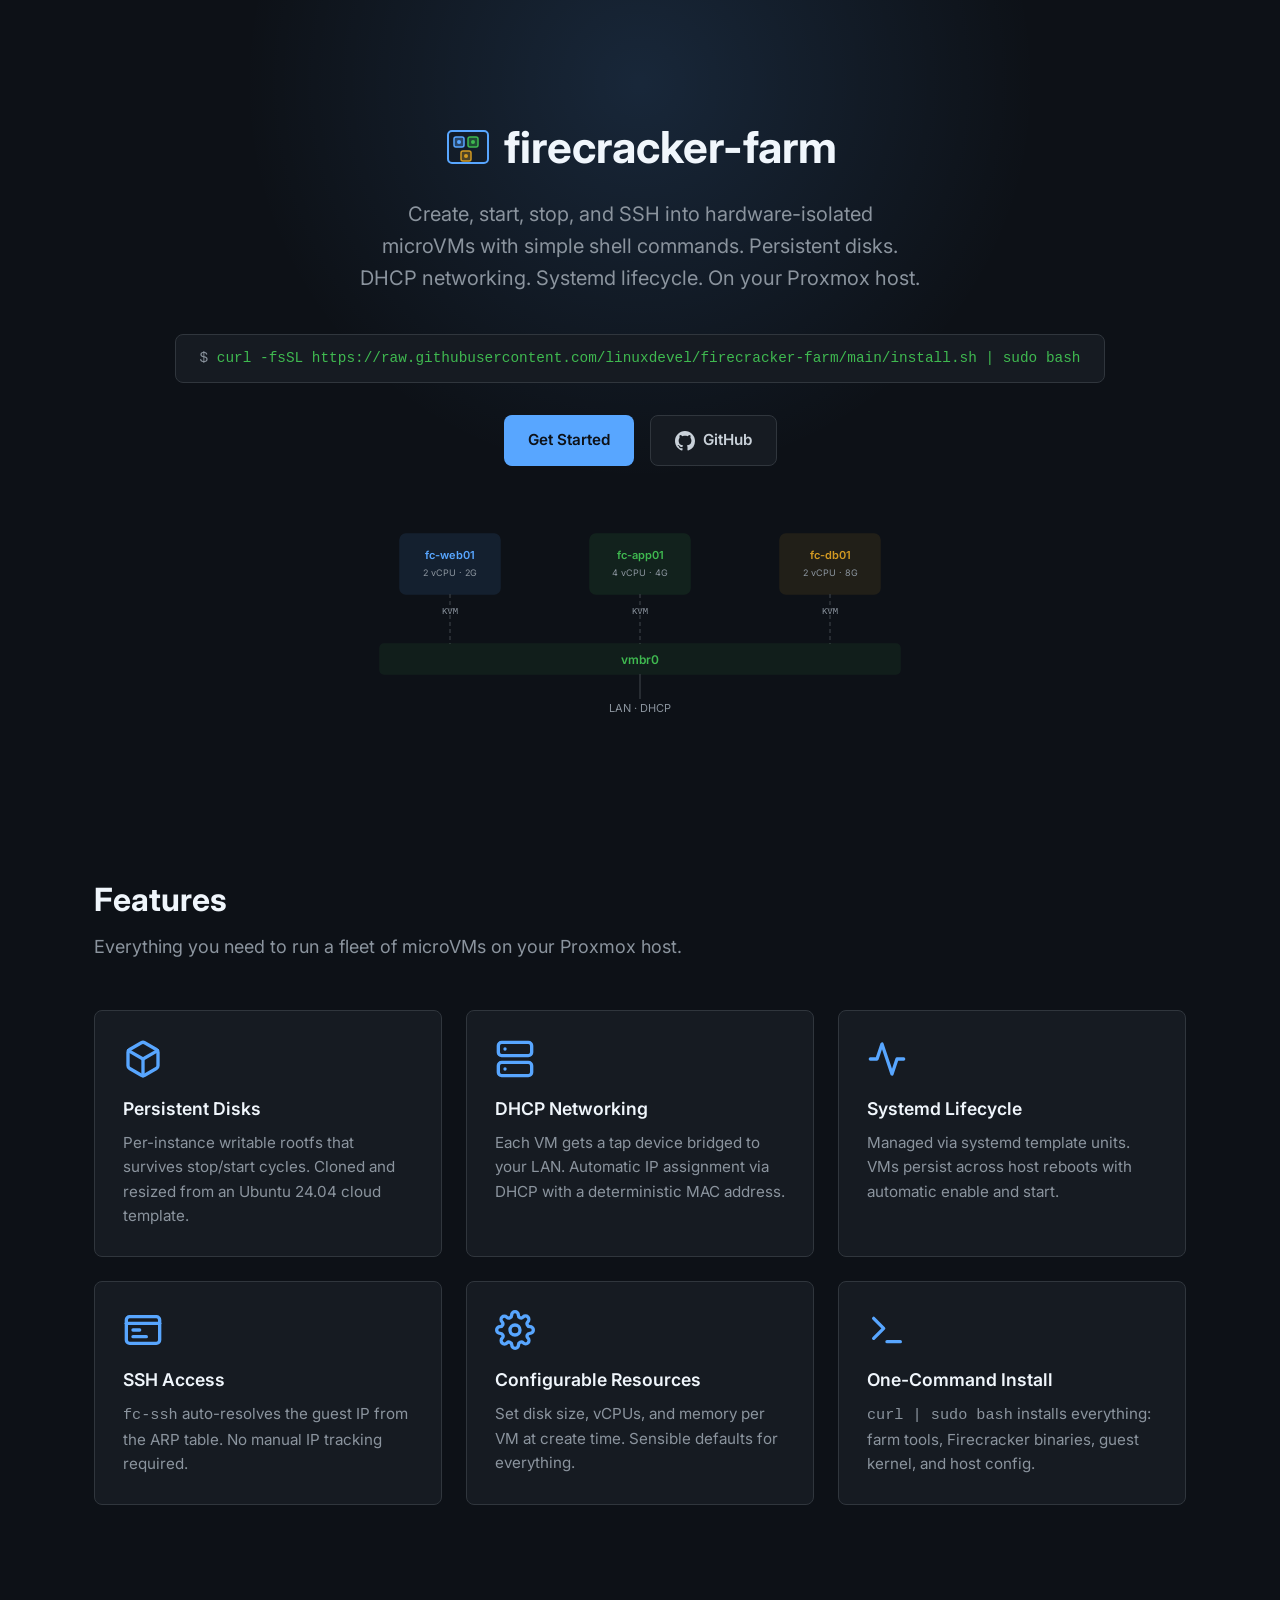
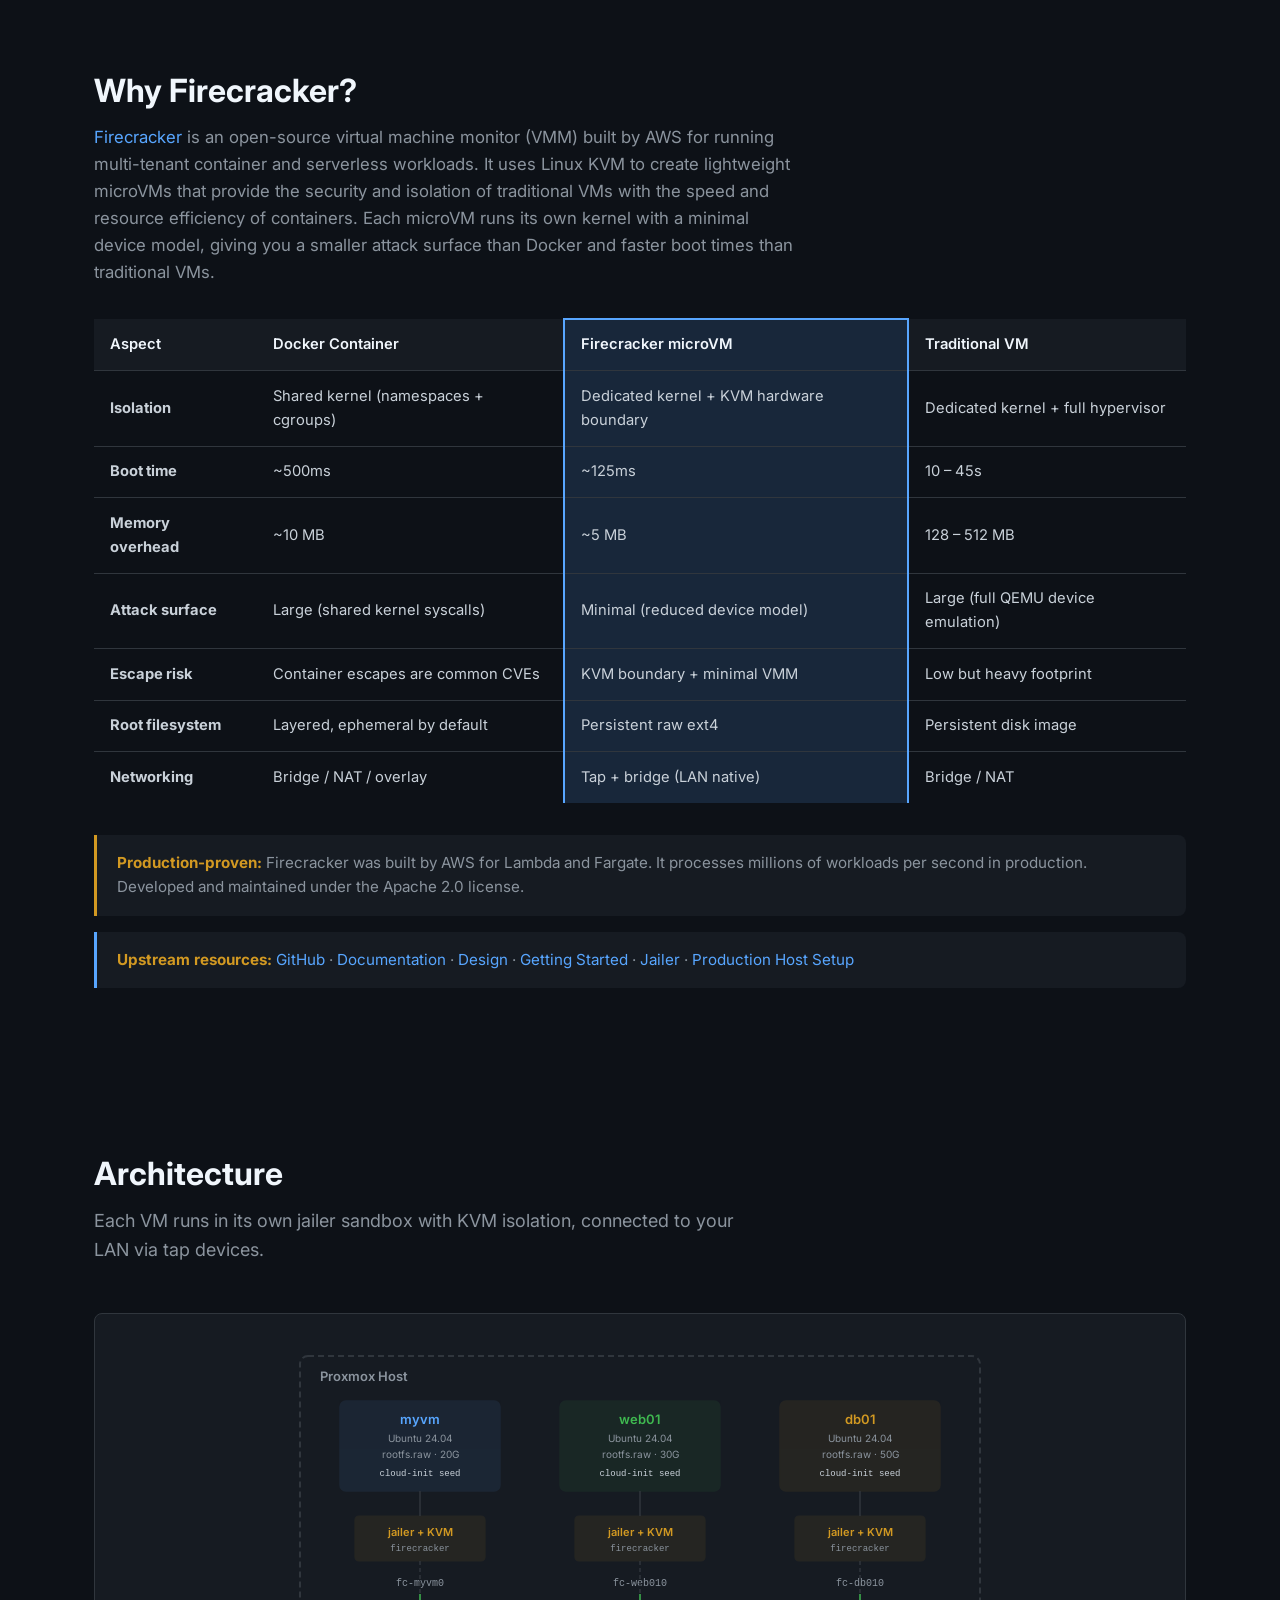
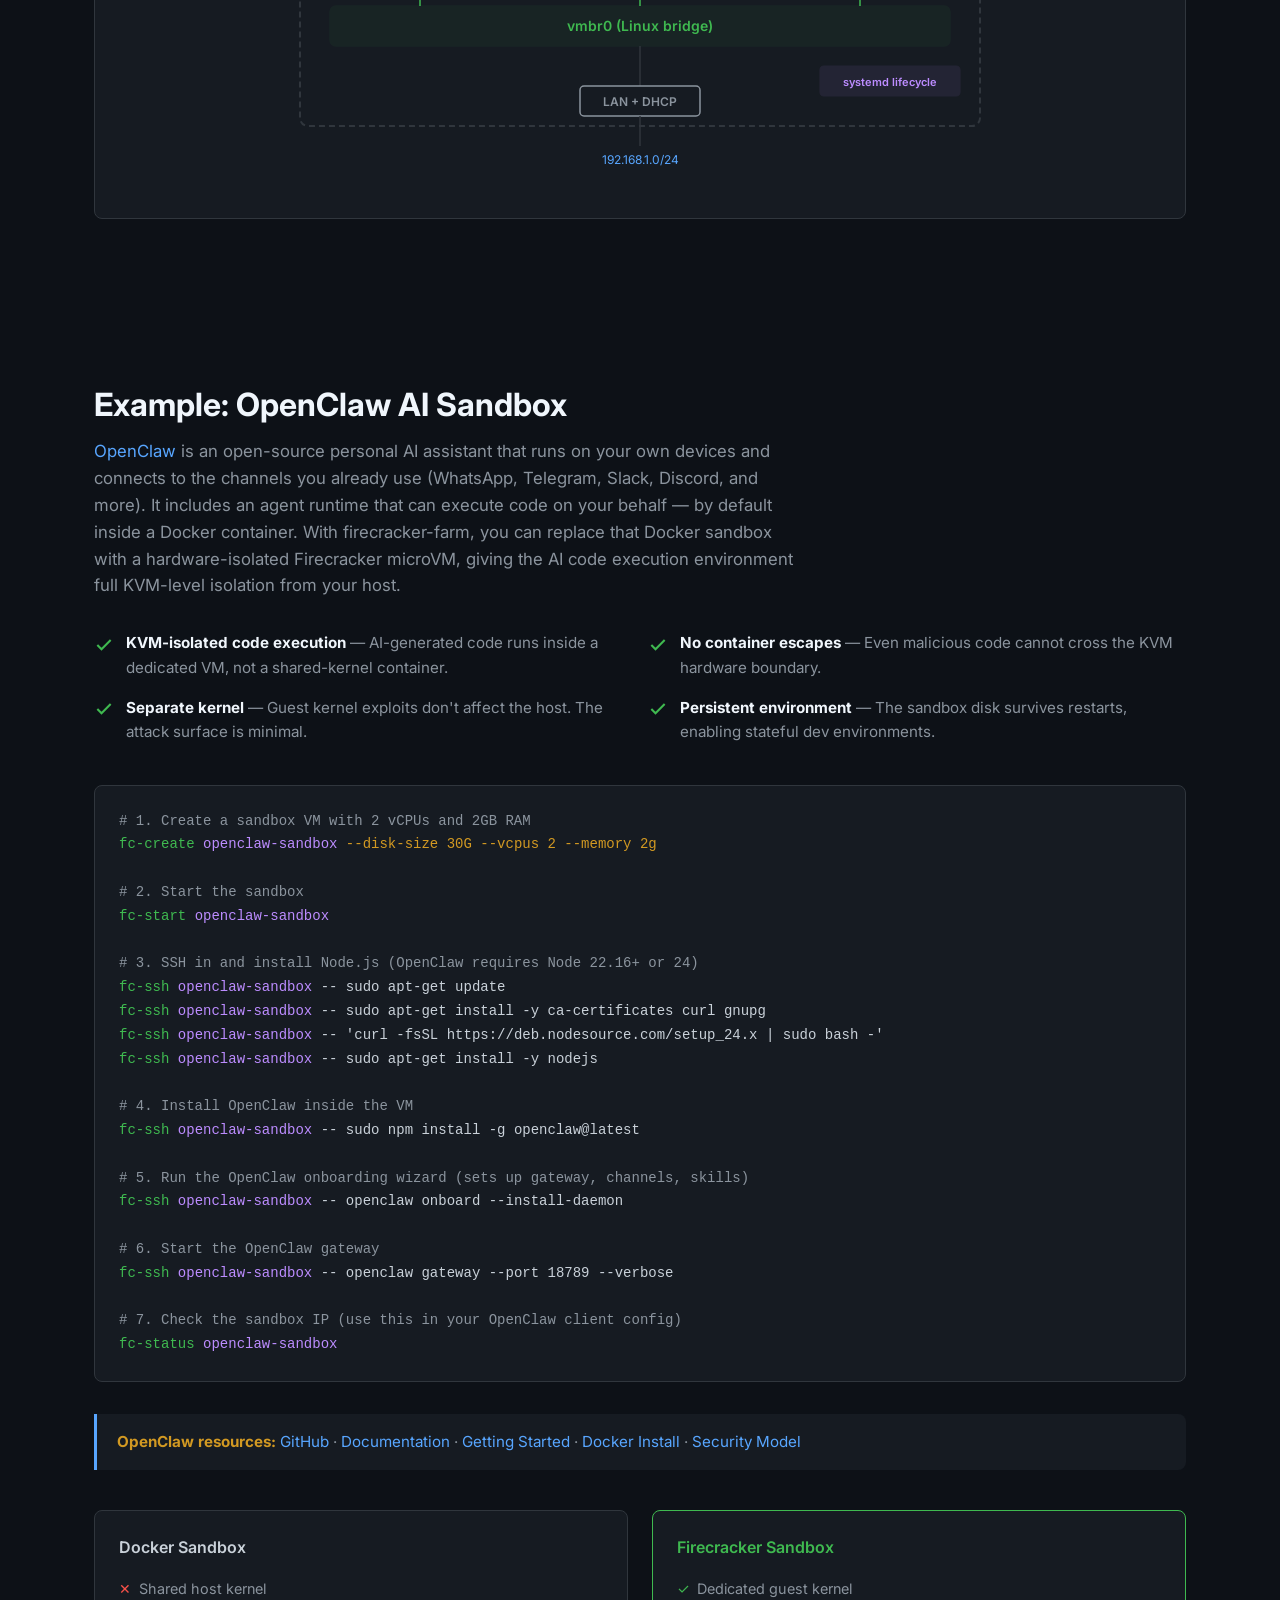
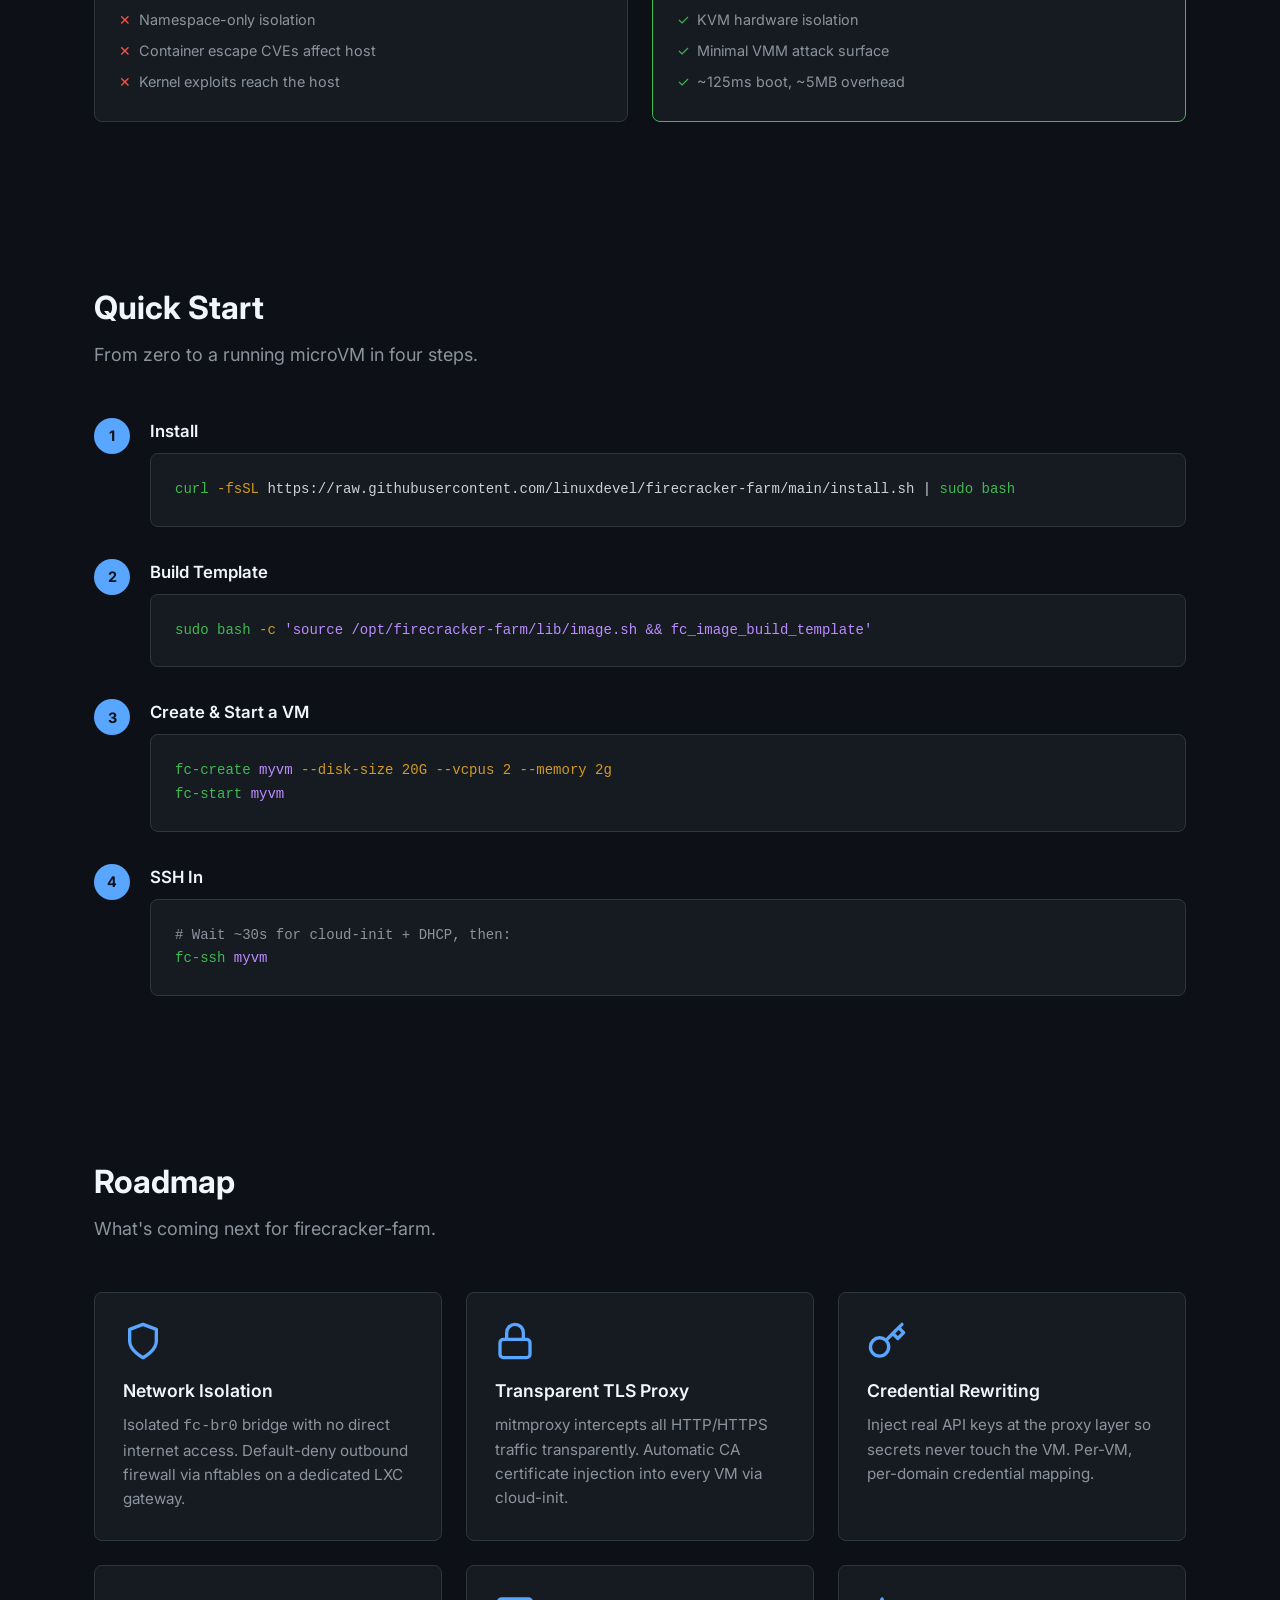
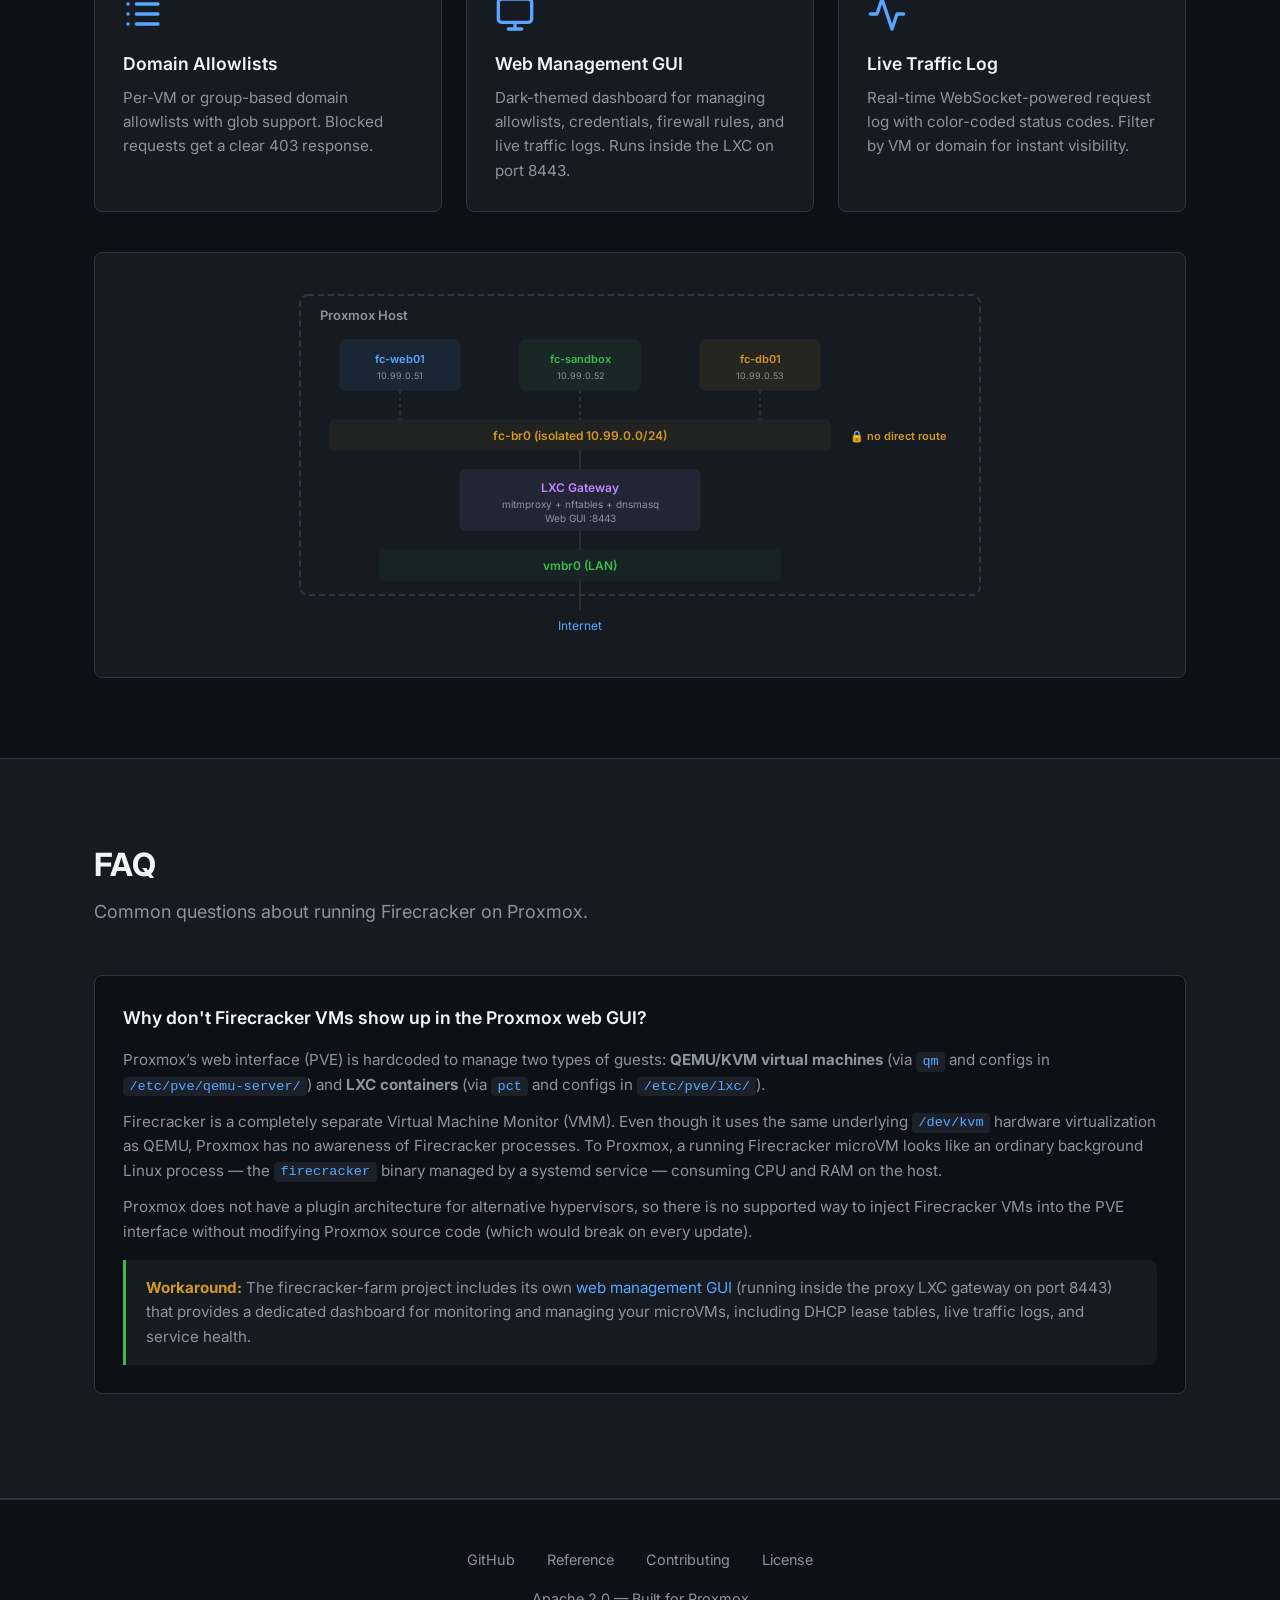
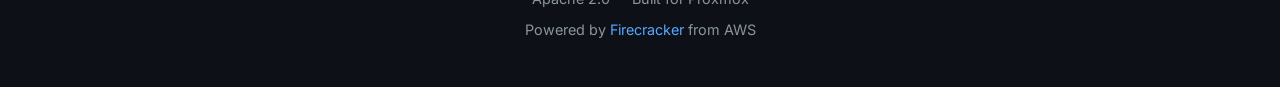
==== commit 9c4c70bd: "docs: add FAQ about Proxmox VM visibility" ====
--- a/docs/index.html
+++ b/docs/index.html
@@ -591,6 +591,45 @@
   </div>
 </section>
 
+<!-- ════════════════════════════════════════════ FAQ ══════════════════════════════════════════════ -->
+<section id="faq">
+  <div class="container">
+    <h2 class="section-title">FAQ</h2>
+    <p class="section-subtitle">Common questions about running Firecracker on Proxmox.</p>
+
+    <div class="faq-item">
+      <h3 class="faq-question">Why don't Firecracker VMs show up in the Proxmox web GUI?</h3>
+      <div class="faq-answer">
+        <p>
+          Proxmox&rsquo;s web interface (PVE) is hardcoded to manage two types of guests:
+          <strong>QEMU/KVM virtual machines</strong> (via <code>qm</code> and configs in
+          <code>/etc/pve/qemu-server/</code>) and <strong>LXC containers</strong> (via
+          <code>pct</code> and configs in <code>/etc/pve/lxc/</code>).
+        </p>
+        <p>
+          Firecracker is a completely separate Virtual Machine Monitor (VMM). Even though it
+          uses the same underlying <code>/dev/kvm</code> hardware virtualization as QEMU,
+          Proxmox has no awareness of Firecracker processes. To Proxmox, a running Firecracker
+          microVM looks like an ordinary background Linux process &mdash; the
+          <code>firecracker</code> binary managed by a systemd service &mdash; consuming CPU
+          and RAM on the host.
+        </p>
+        <p>
+          Proxmox does not have a plugin architecture for alternative hypervisors, so there is
+          no supported way to inject Firecracker VMs into the PVE interface without modifying
+          Proxmox source code (which would break on every update).
+        </p>
+        <div class="callout" style="margin-top: 16px; border-left-color: #3fb950;">
+          <strong>Workaround:</strong> The firecracker-farm project includes its own
+          <a href="#roadmap">web management GUI</a> (running inside the proxy LXC gateway on
+          port 8443) that provides a dedicated dashboard for monitoring and managing your
+          microVMs, including DHCP lease tables, live traffic logs, and service health.
+        </div>
+      </div>
+    </div>
+  </div>
+</section>
+
 <!-- ════════════════════════════════════════════ FOOTER ══════════════════════════════════════════ -->
 <footer class="footer">
   <div class="container">
--- a/docs/style.css
+++ b/docs/style.css
@@ -289,6 +289,36 @@
 }
 .step-content .terminal { margin-top: 0.5rem; }
 
+/* ── FAQ ── */
+#faq { background: var(--surface); border-top: 1px solid var(--border); border-bottom: 1px solid var(--border); }
+.faq-item {
+  background: var(--bg);
+  border: 1px solid var(--border);
+  border-radius: var(--radius);
+  padding: 1.75rem;
+  margin-bottom: 1.5rem;
+}
+.faq-question {
+  font-size: 1.1rem;
+  font-weight: 600;
+  color: var(--text-bright);
+  margin-bottom: 1rem;
+}
+.faq-answer p {
+  color: var(--text-muted);
+  font-size: 0.95rem;
+  margin-bottom: 0.75rem;
+}
+.faq-answer p:last-child { margin-bottom: 0; }
+.faq-answer code {
+  background: var(--surface-raised);
+  padding: 0.15rem 0.4rem;
+  border-radius: 4px;
+  font-family: var(--mono);
+  font-size: 0.85rem;
+  color: var(--accent);
+}
+
 /* ── Footer ── */
 .footer {
   border-top: 1px solid var(--border);
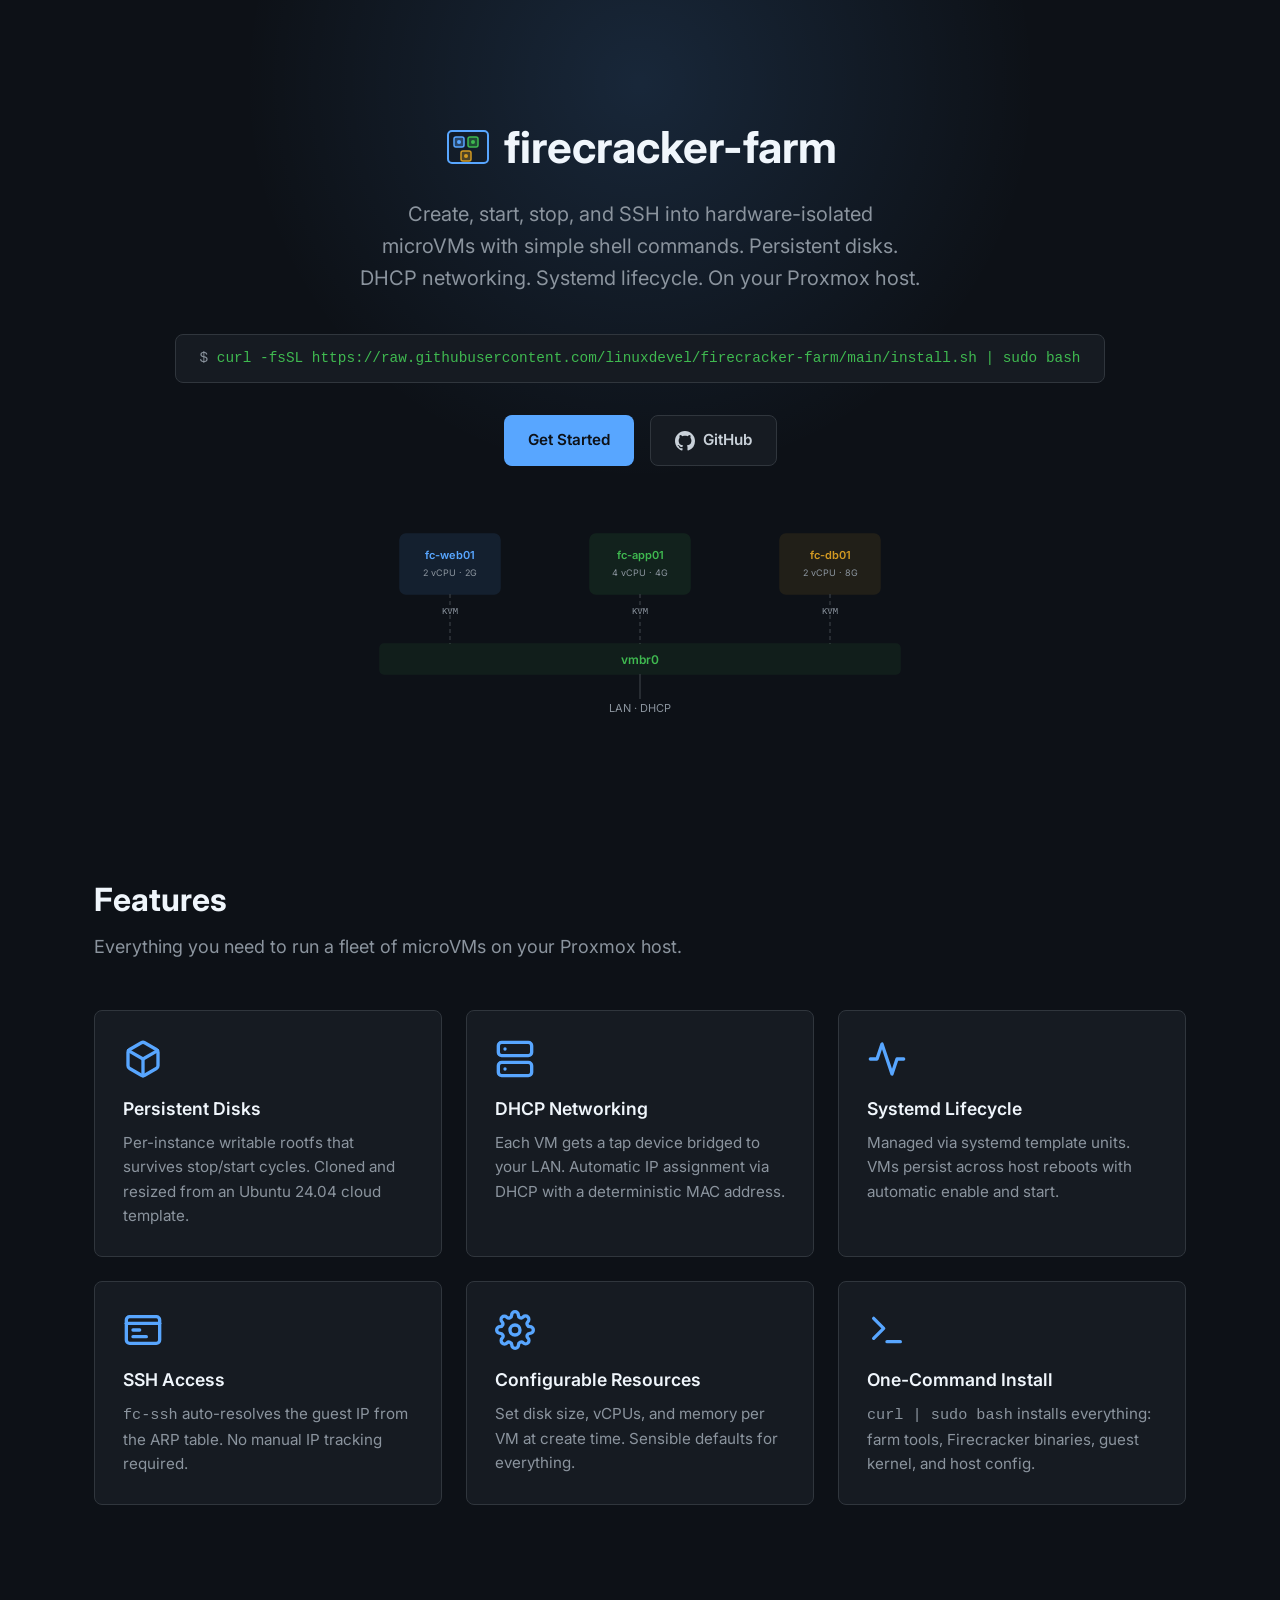
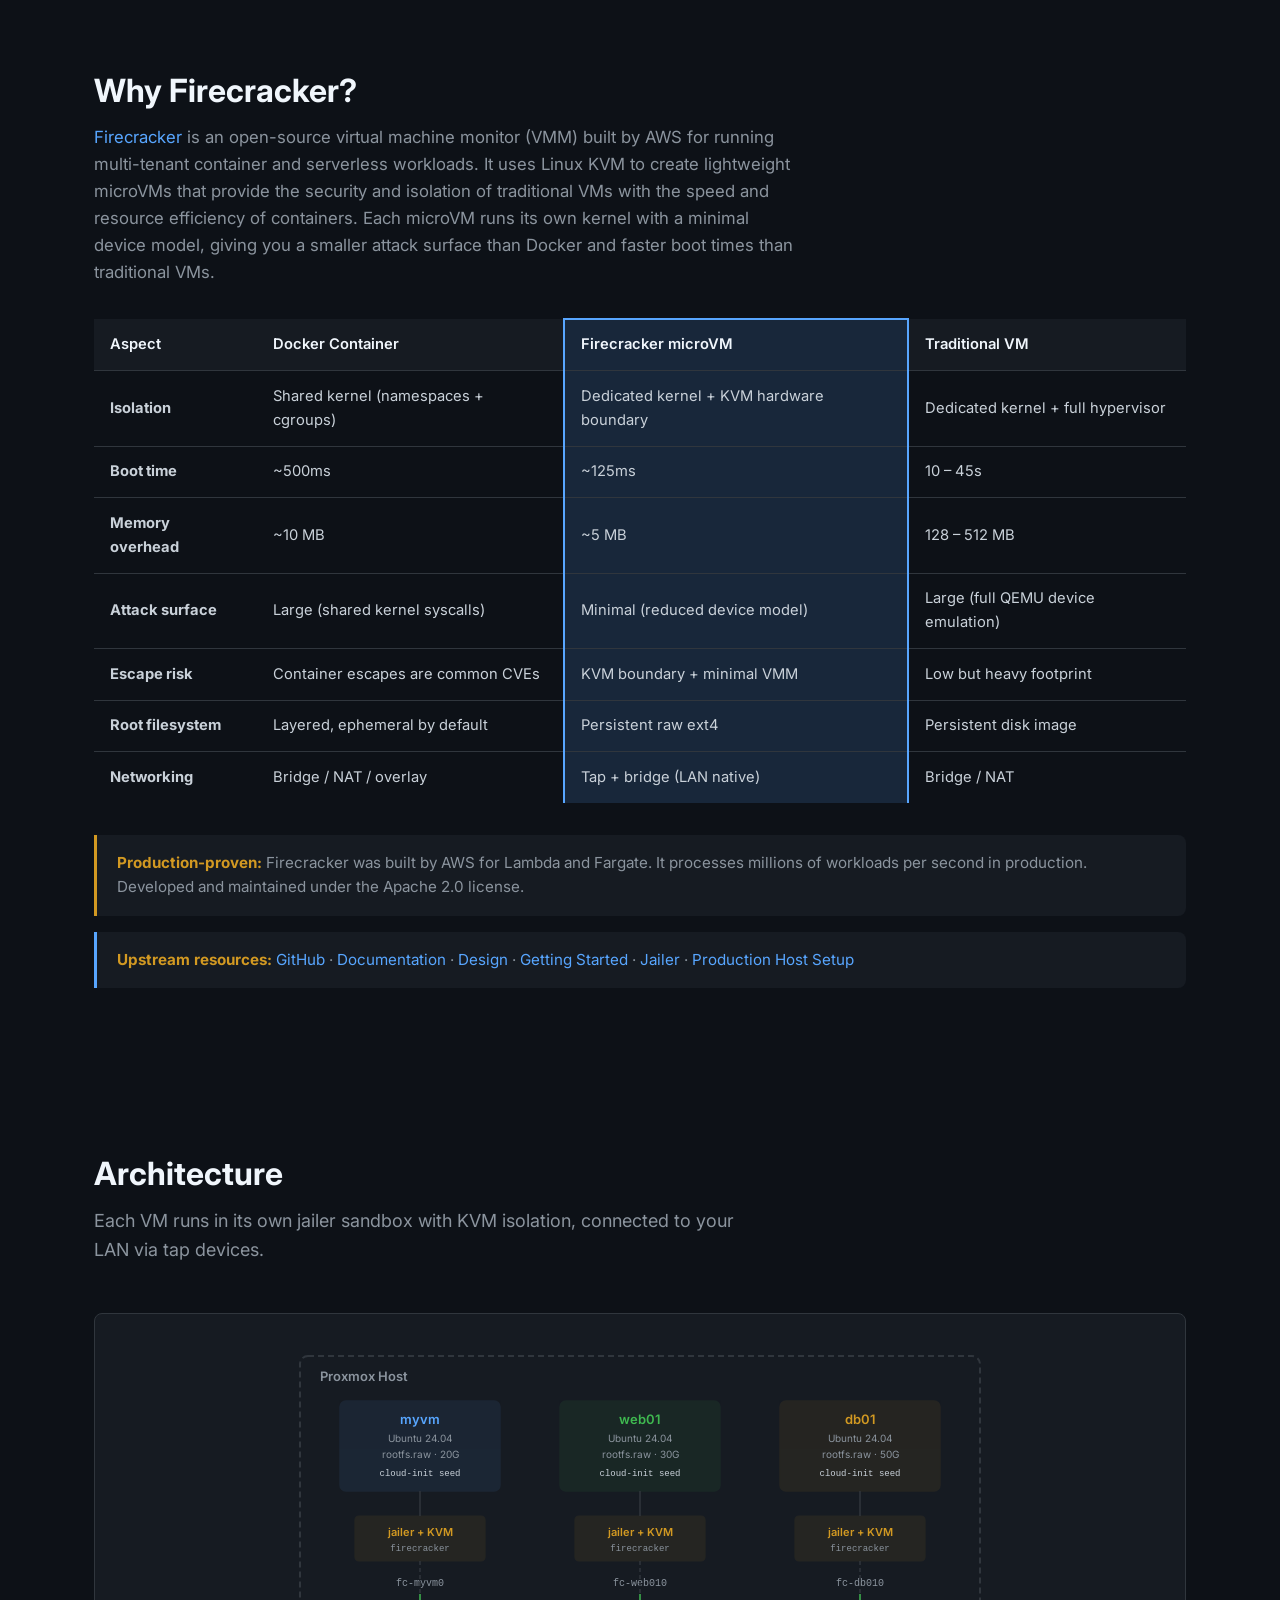
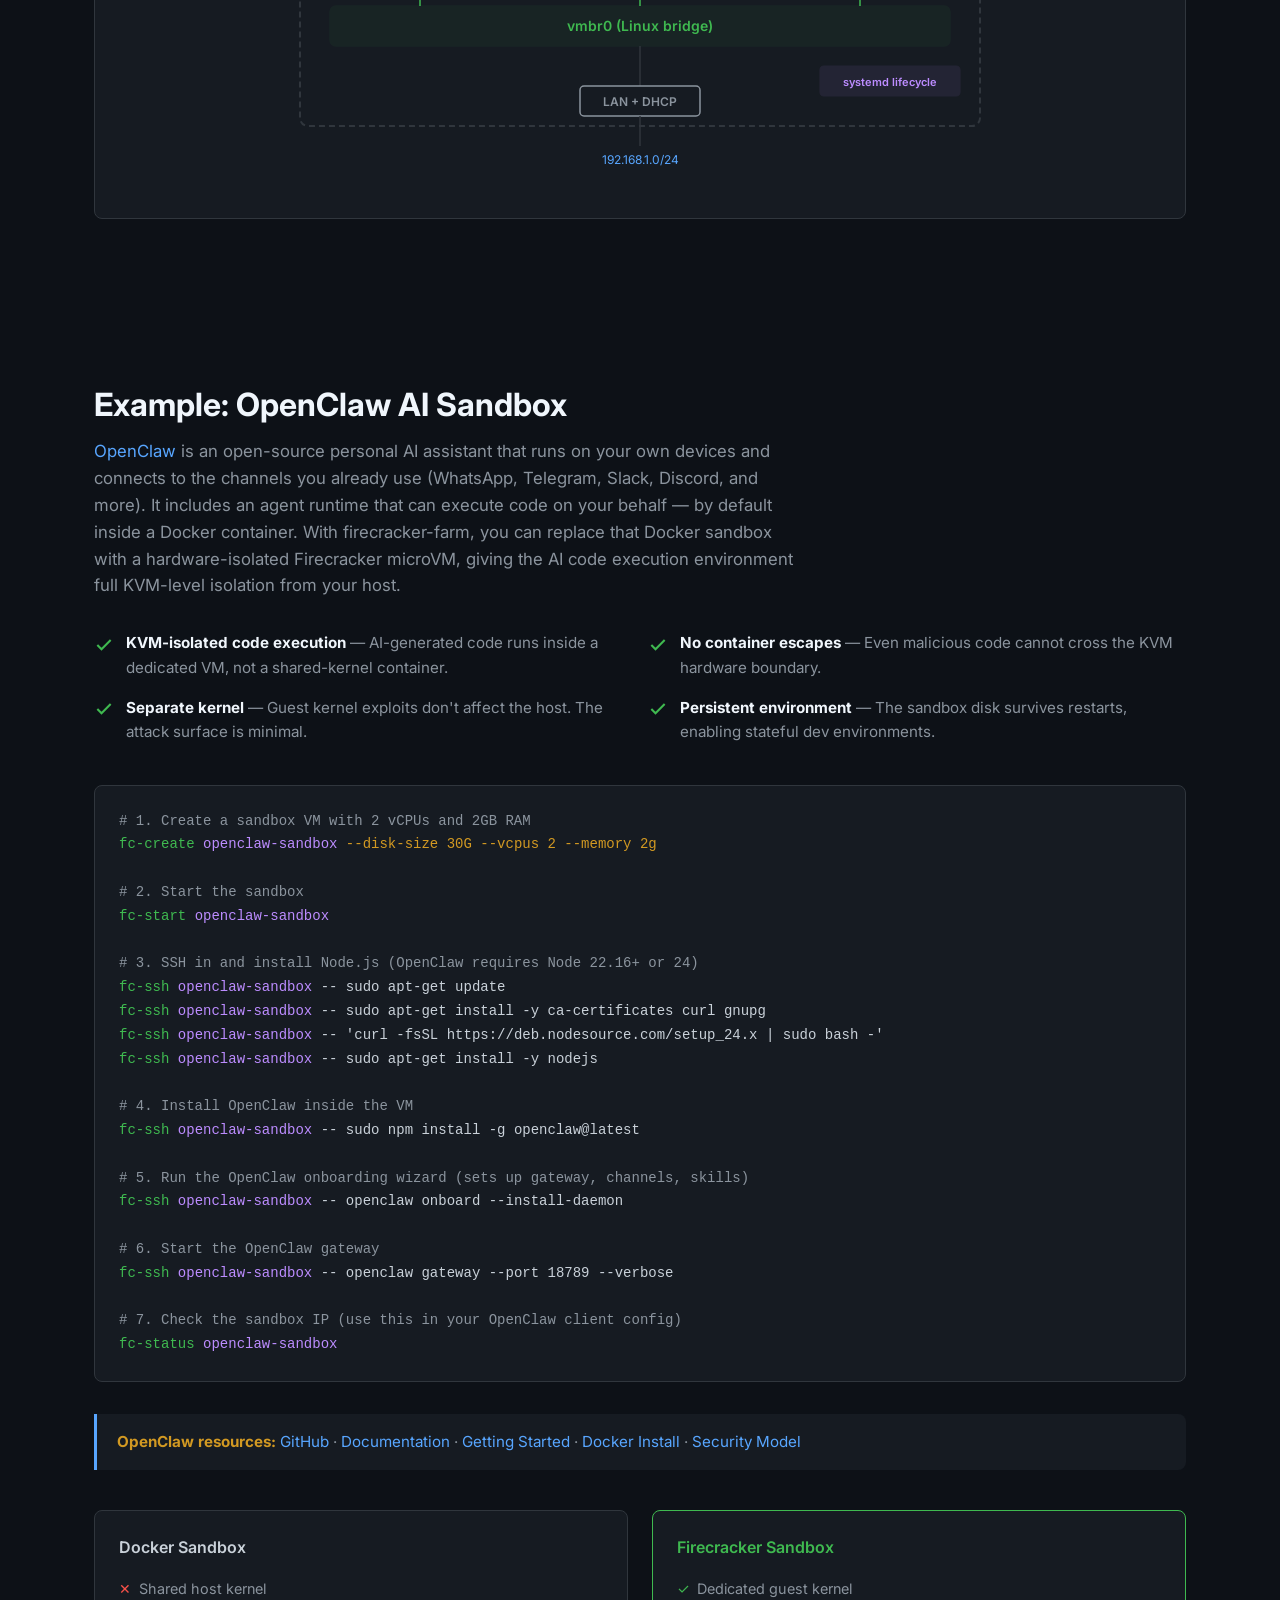
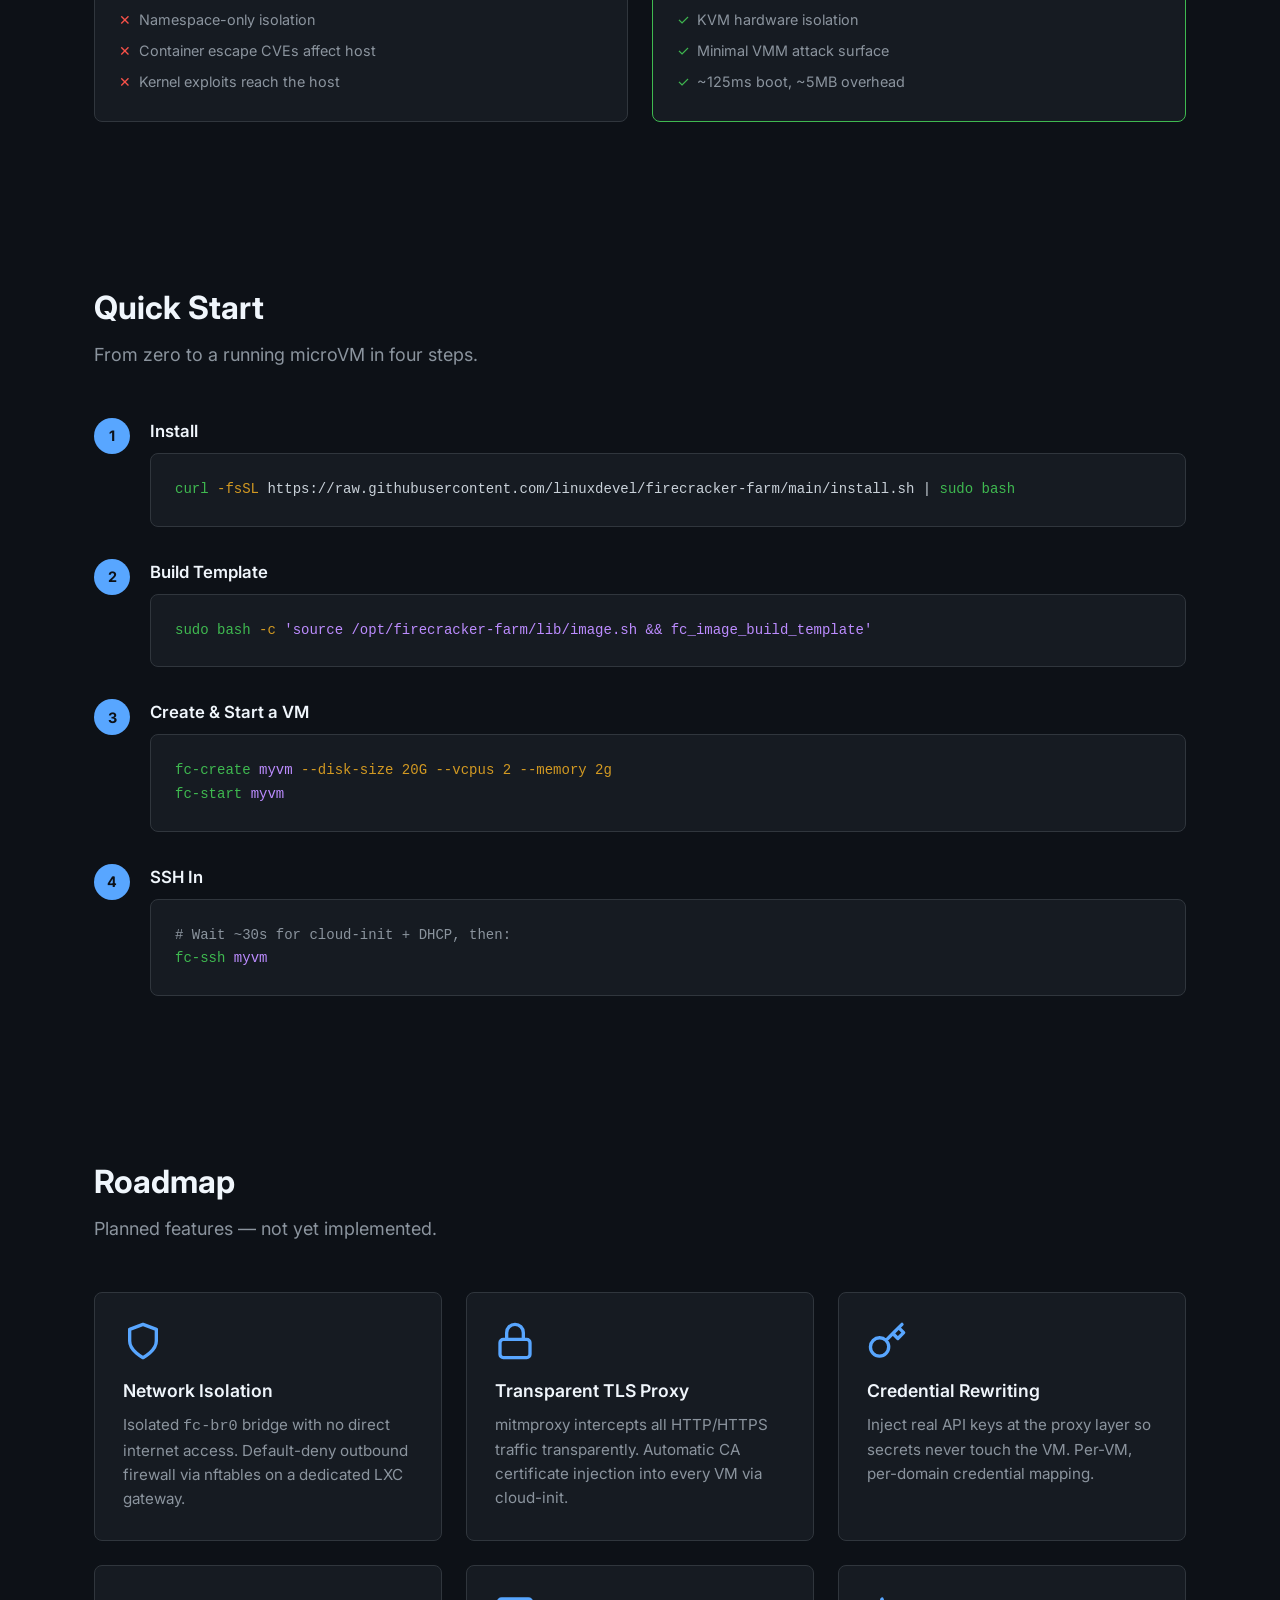
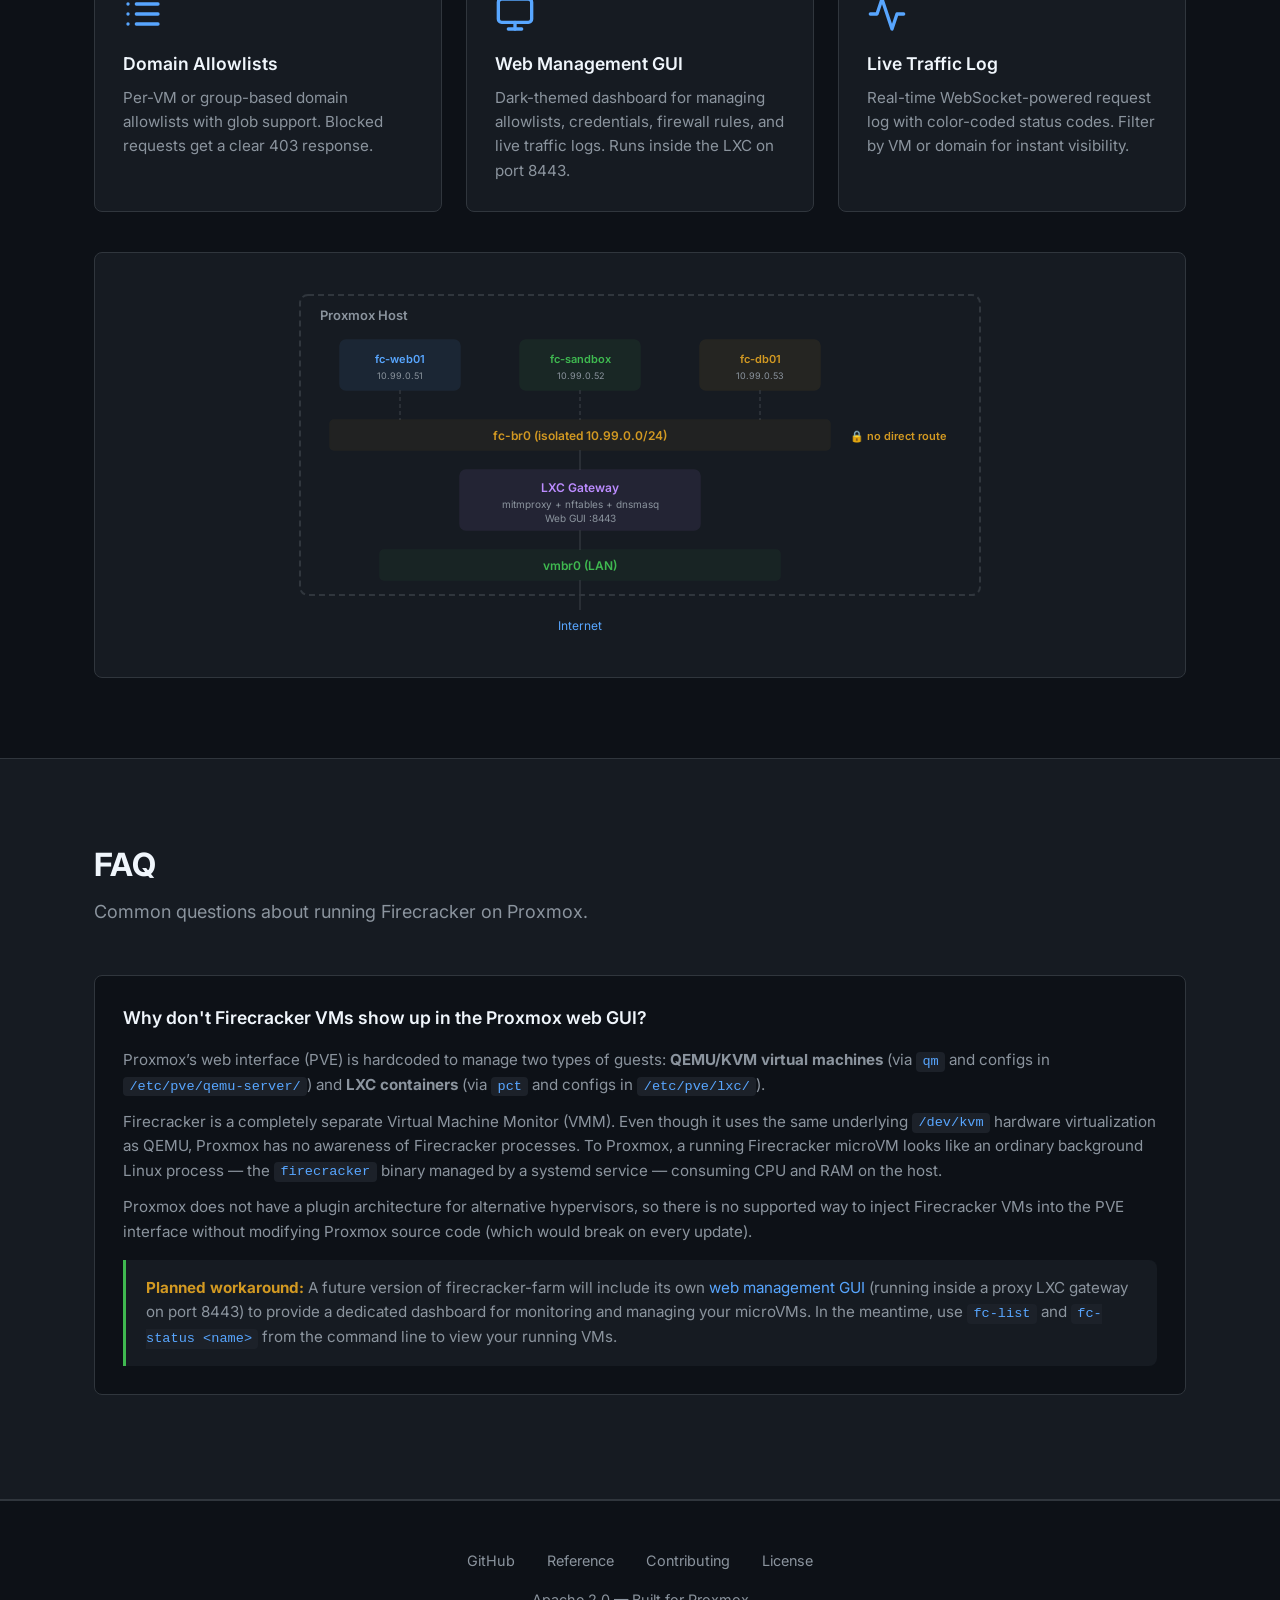
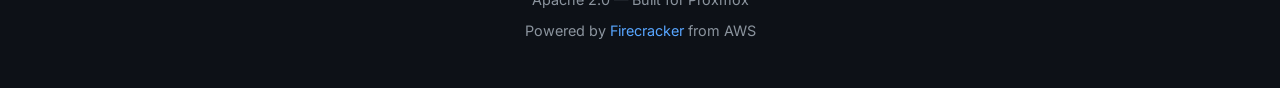
==== commit 56df16f5: "docs: mark roadmap items and GUI as planned/future features" ====
--- a/docs/index.html
+++ b/docs/index.html
@@ -478,7 +478,7 @@
 <section id="roadmap">
   <div class="container">
     <h2 class="section-title">Roadmap</h2>
-    <p class="section-subtitle">What's coming next for firecracker-farm.</p>
+    <p class="section-subtitle">Planned features &mdash; not yet implemented.</p>
 
     <div class="features-grid">
       <div class="feature-card">
@@ -620,10 +620,11 @@
           Proxmox source code (which would break on every update).
         </p>
         <div class="callout" style="margin-top: 16px; border-left-color: #3fb950;">
-          <strong>Workaround:</strong> The firecracker-farm project includes its own
-          <a href="#roadmap">web management GUI</a> (running inside the proxy LXC gateway on
-          port 8443) that provides a dedicated dashboard for monitoring and managing your
-          microVMs, including DHCP lease tables, live traffic logs, and service health.
+          <strong>Planned workaround:</strong> A future version of firecracker-farm will include
+          its own <a href="#roadmap">web management GUI</a> (running inside a proxy LXC gateway
+          on port 8443) to provide a dedicated dashboard for monitoring and managing your
+          microVMs. In the meantime, use <code>fc-list</code> and <code>fc-status &lt;name&gt;</code>
+          from the command line to view your running VMs.
         </div>
       </div>
     </div>
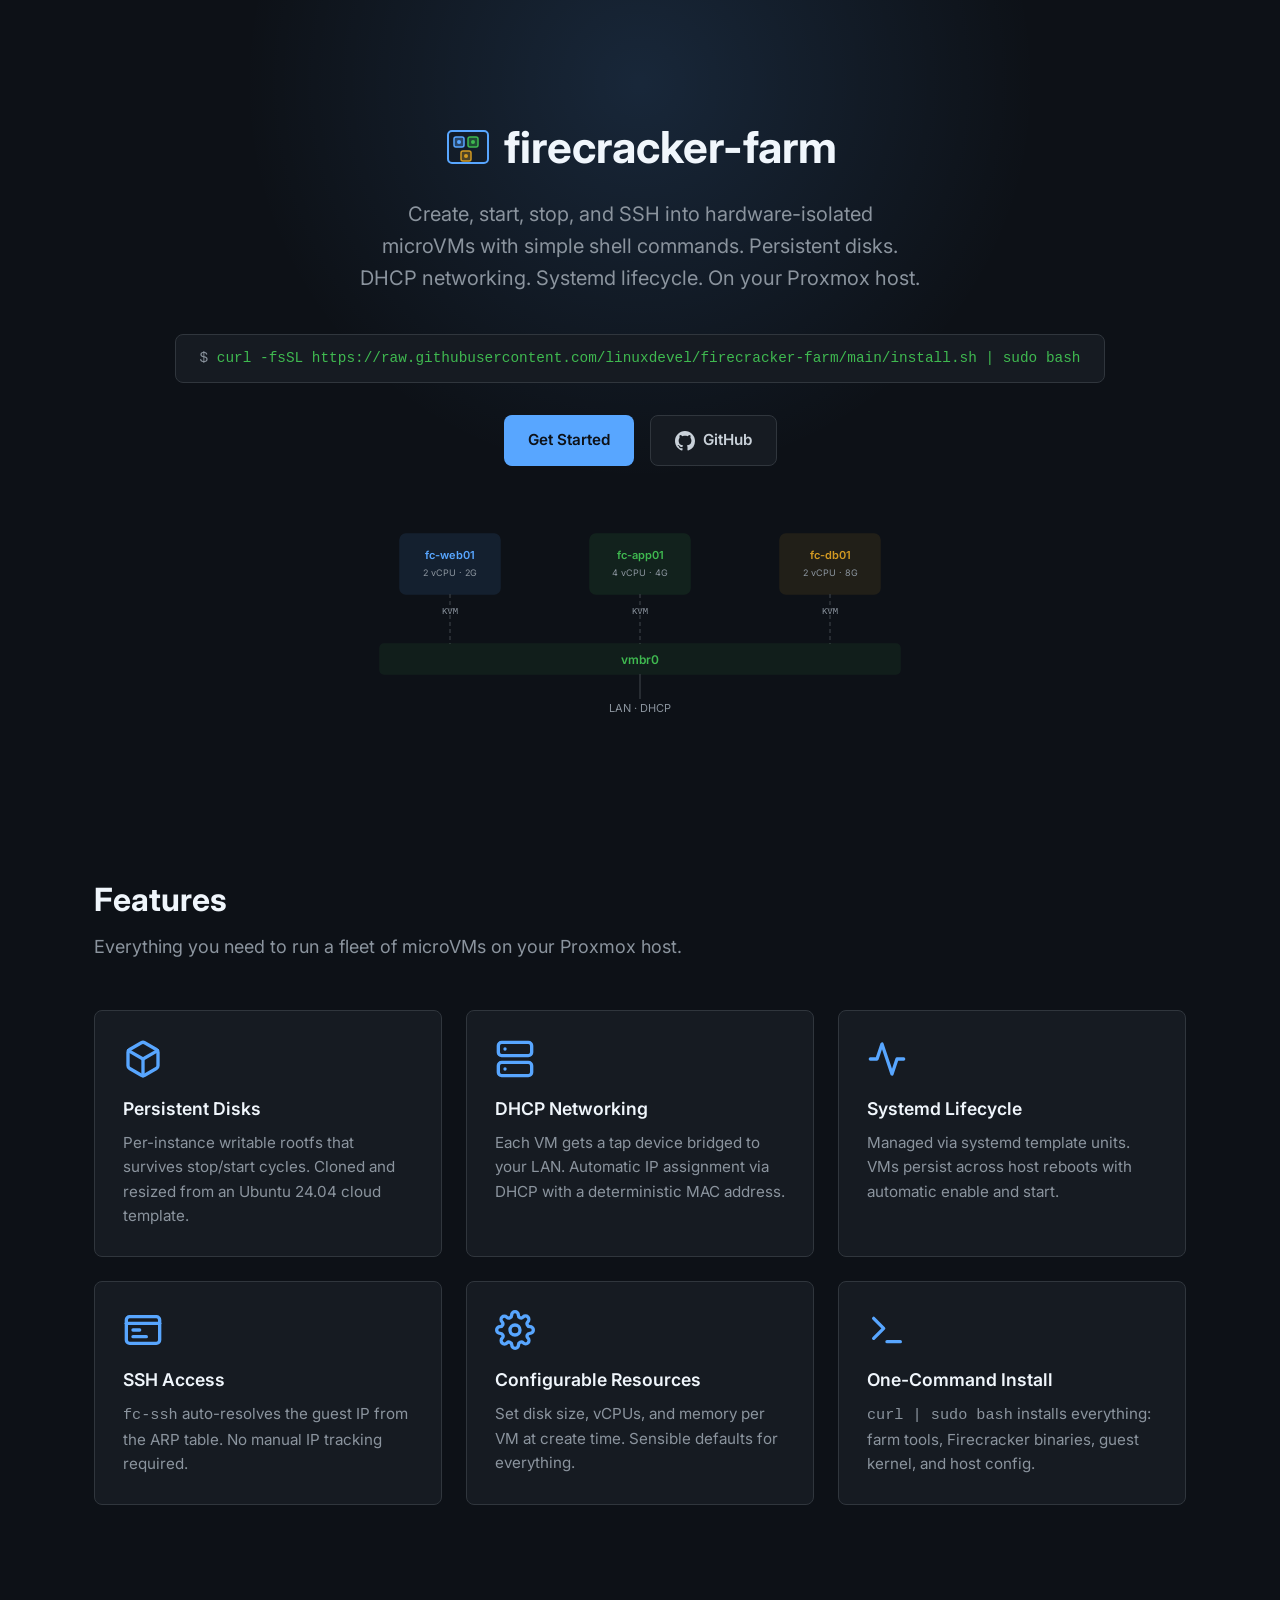
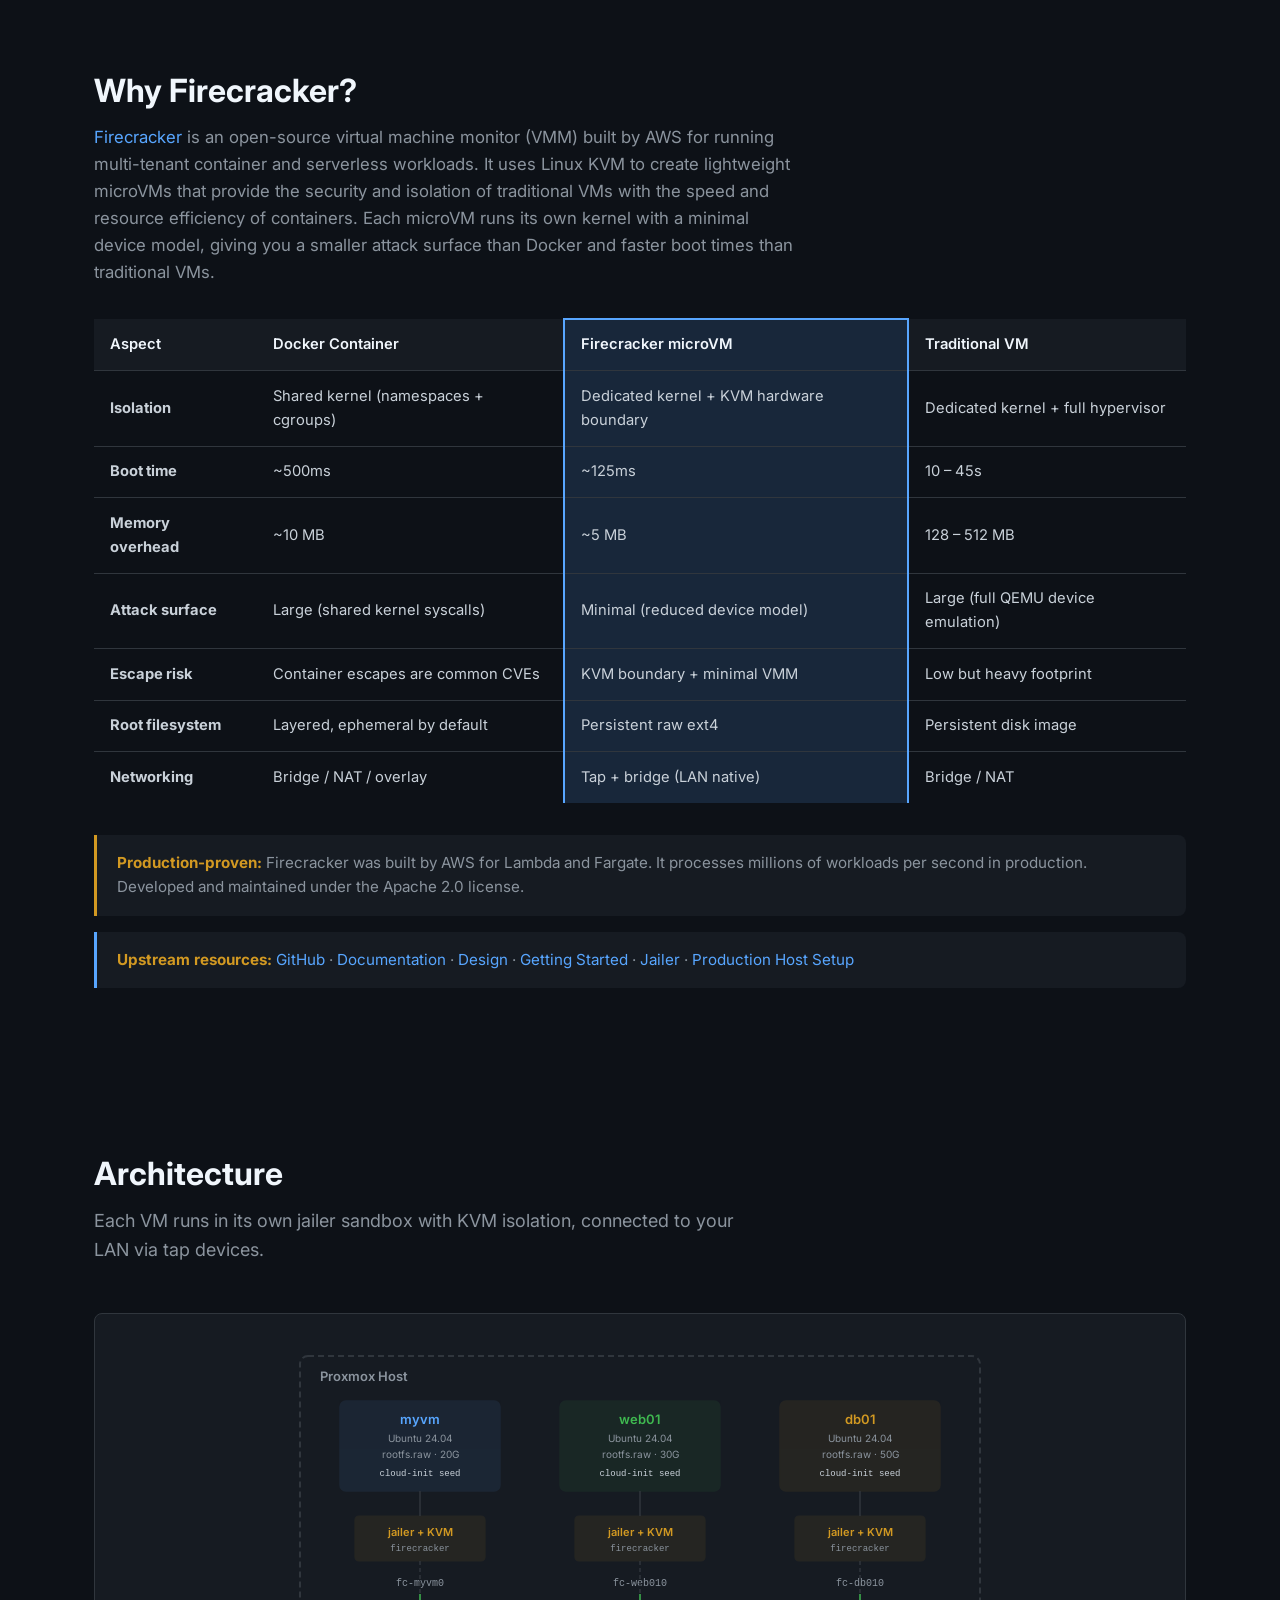
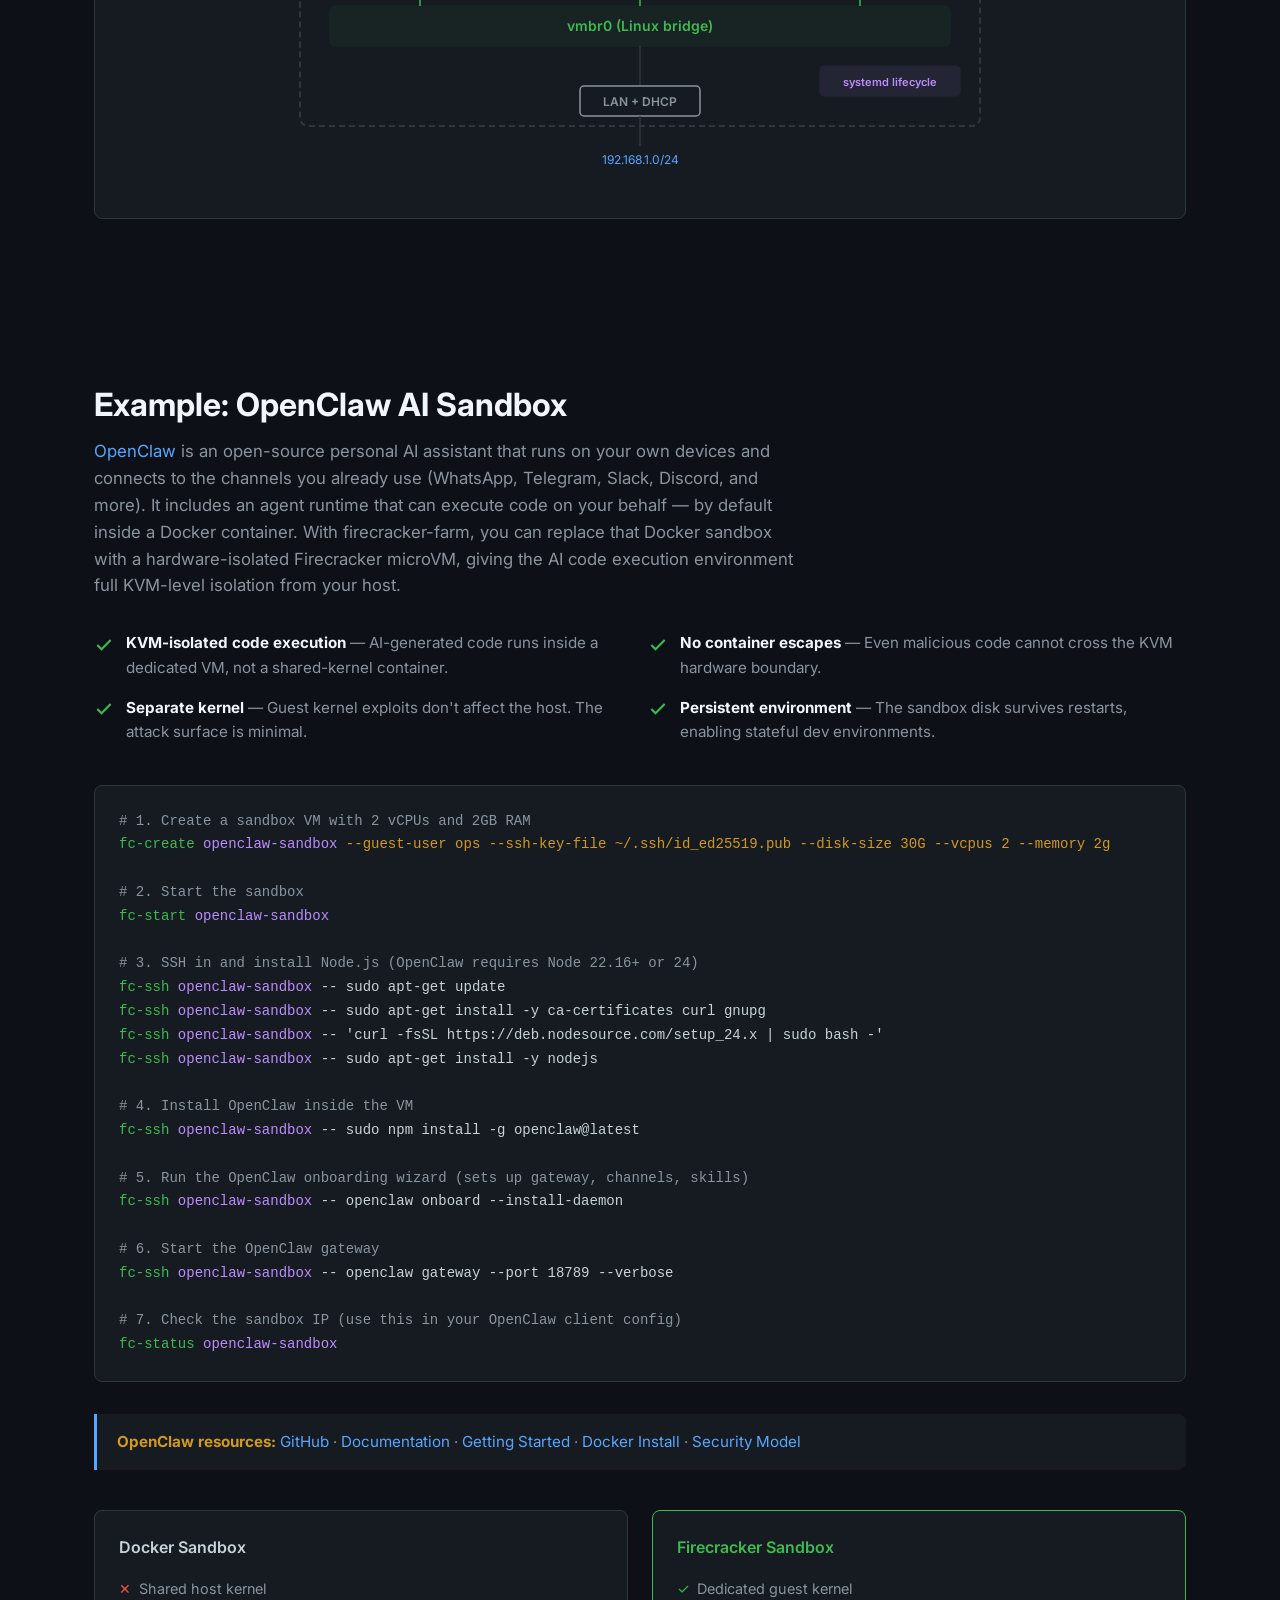
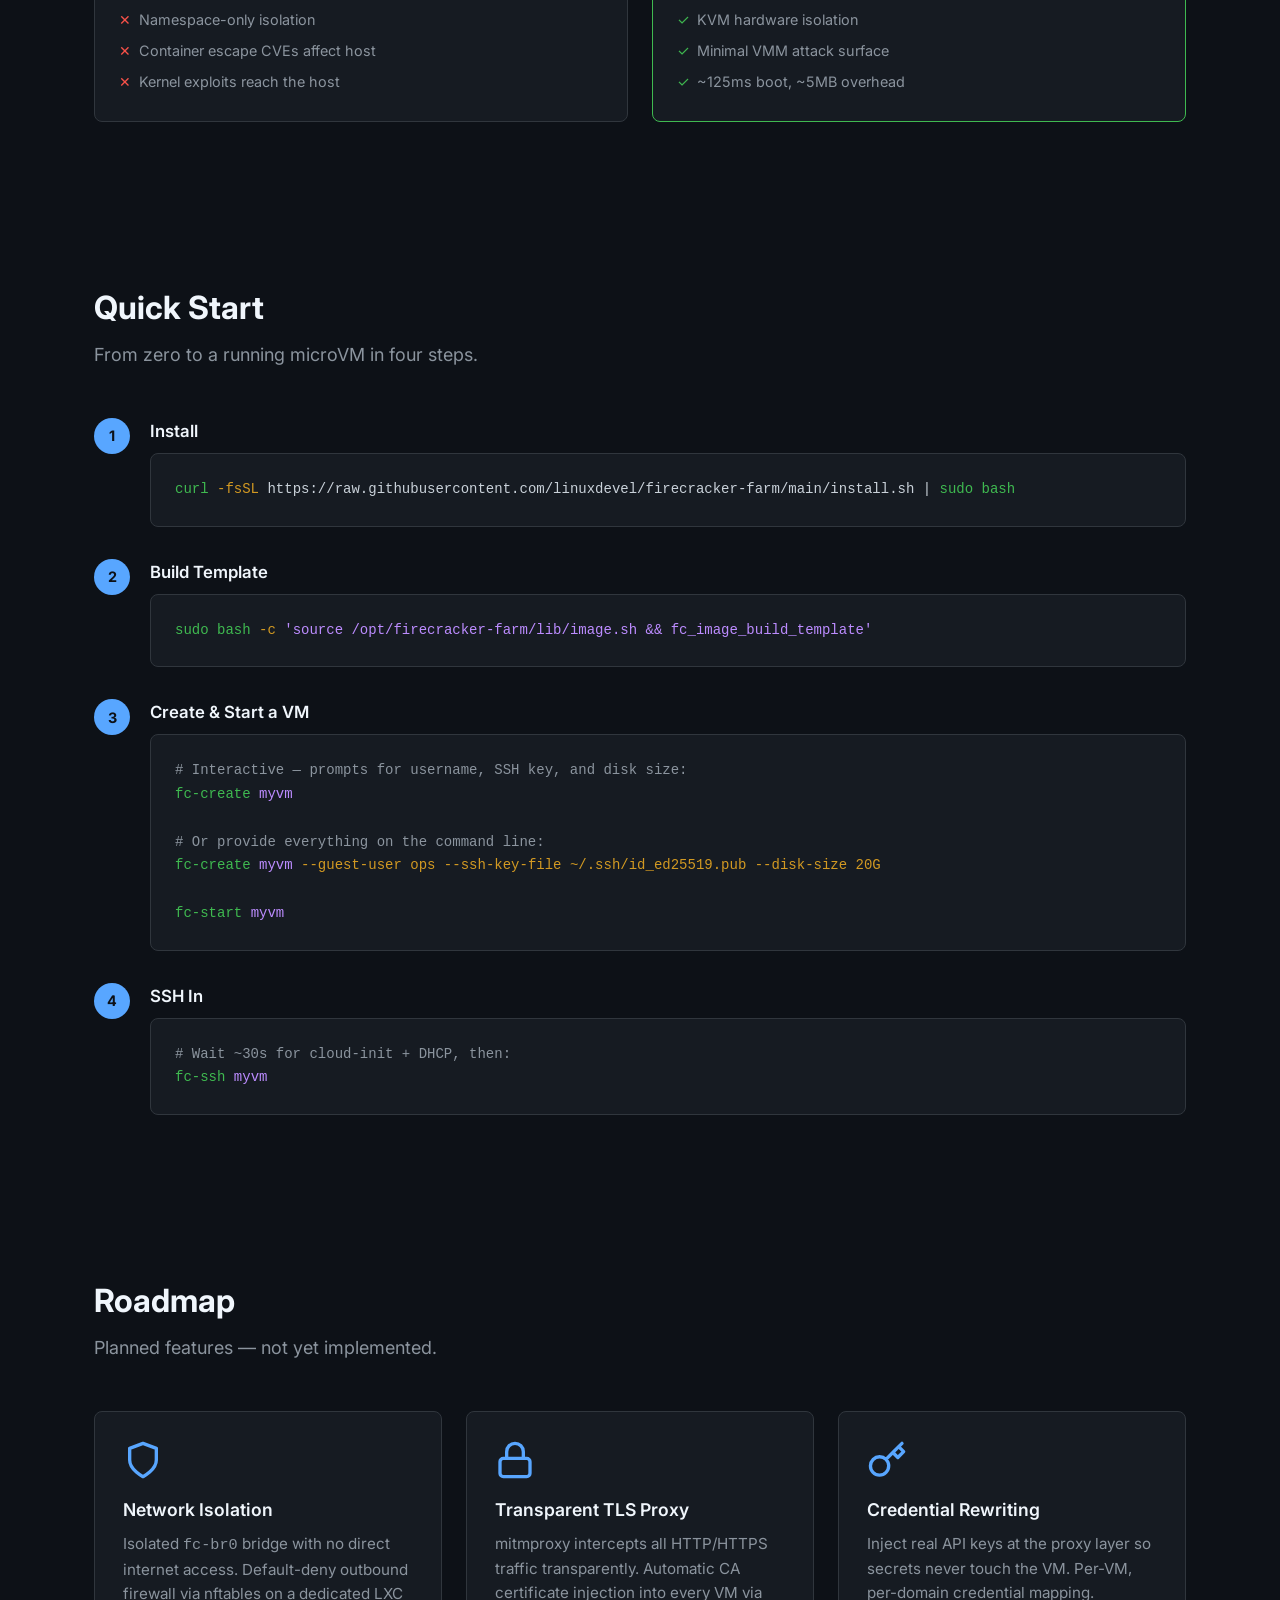
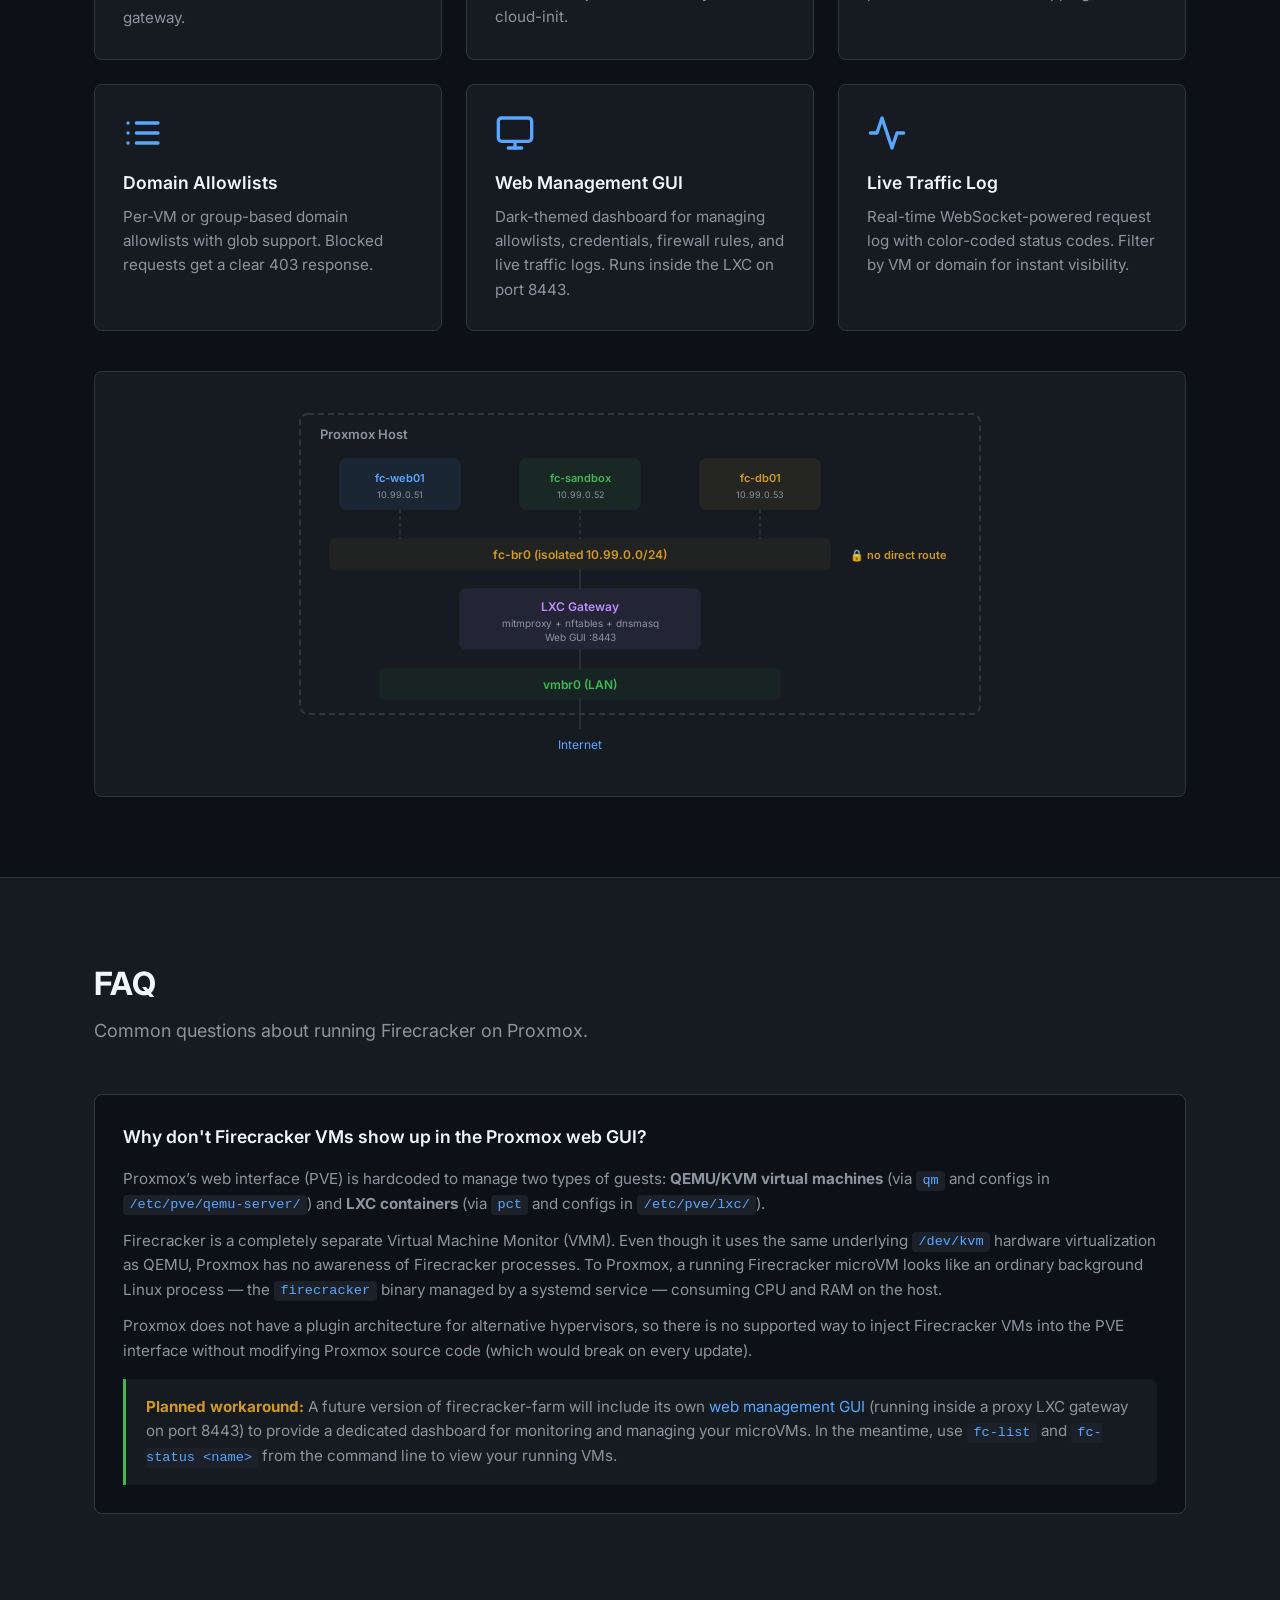
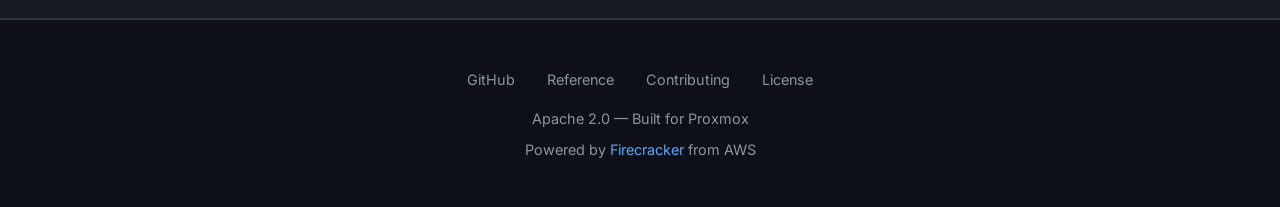
==== commit 489ea6ea: "refactor: require per-VM guest credentials in fc-create - fc-create now requires --guest-user and --" ====
--- a/docs/index.html
+++ b/docs/index.html
@@ -366,7 +366,7 @@
 
     <div class="terminal">
       <pre><span class="comment"># 1. Create a sandbox VM with 2 vCPUs and 2GB RAM</span>
-<span class="cmd">fc-create</span> <span class="arg">openclaw-sandbox</span> <span class="flag">--disk-size 30G --vcpus 2 --memory 2g</span>
+<span class="cmd">fc-create</span> <span class="arg">openclaw-sandbox</span> <span class="flag">--guest-user ops --ssh-key-file ~/.ssh/id_ed25519.pub --disk-size 30G --vcpus 2 --memory 2g</span>
 
 <span class="comment"># 2. Start the sandbox</span>
 <span class="cmd">fc-start</span> <span class="arg">openclaw-sandbox</span>
@@ -454,7 +454,12 @@
         <div class="step-content">
           <h3>Create &amp; Start a VM</h3>
           <div class="terminal">
-            <pre><span class="cmd">fc-create</span> <span class="arg">myvm</span> <span class="flag">--disk-size 20G --vcpus 2 --memory 2g</span>
+            <pre><span class="comment"># Interactive — prompts for username, SSH key, and disk size:</span>
+<span class="cmd">fc-create</span> <span class="arg">myvm</span>
+
+<span class="comment"># Or provide everything on the command line:</span>
+<span class="cmd">fc-create</span> <span class="arg">myvm</span> <span class="flag">--guest-user ops --ssh-key-file ~/.ssh/id_ed25519.pub --disk-size 20G</span>
+
 <span class="cmd">fc-start</span> <span class="arg">myvm</span></pre>
           </div>
         </div>
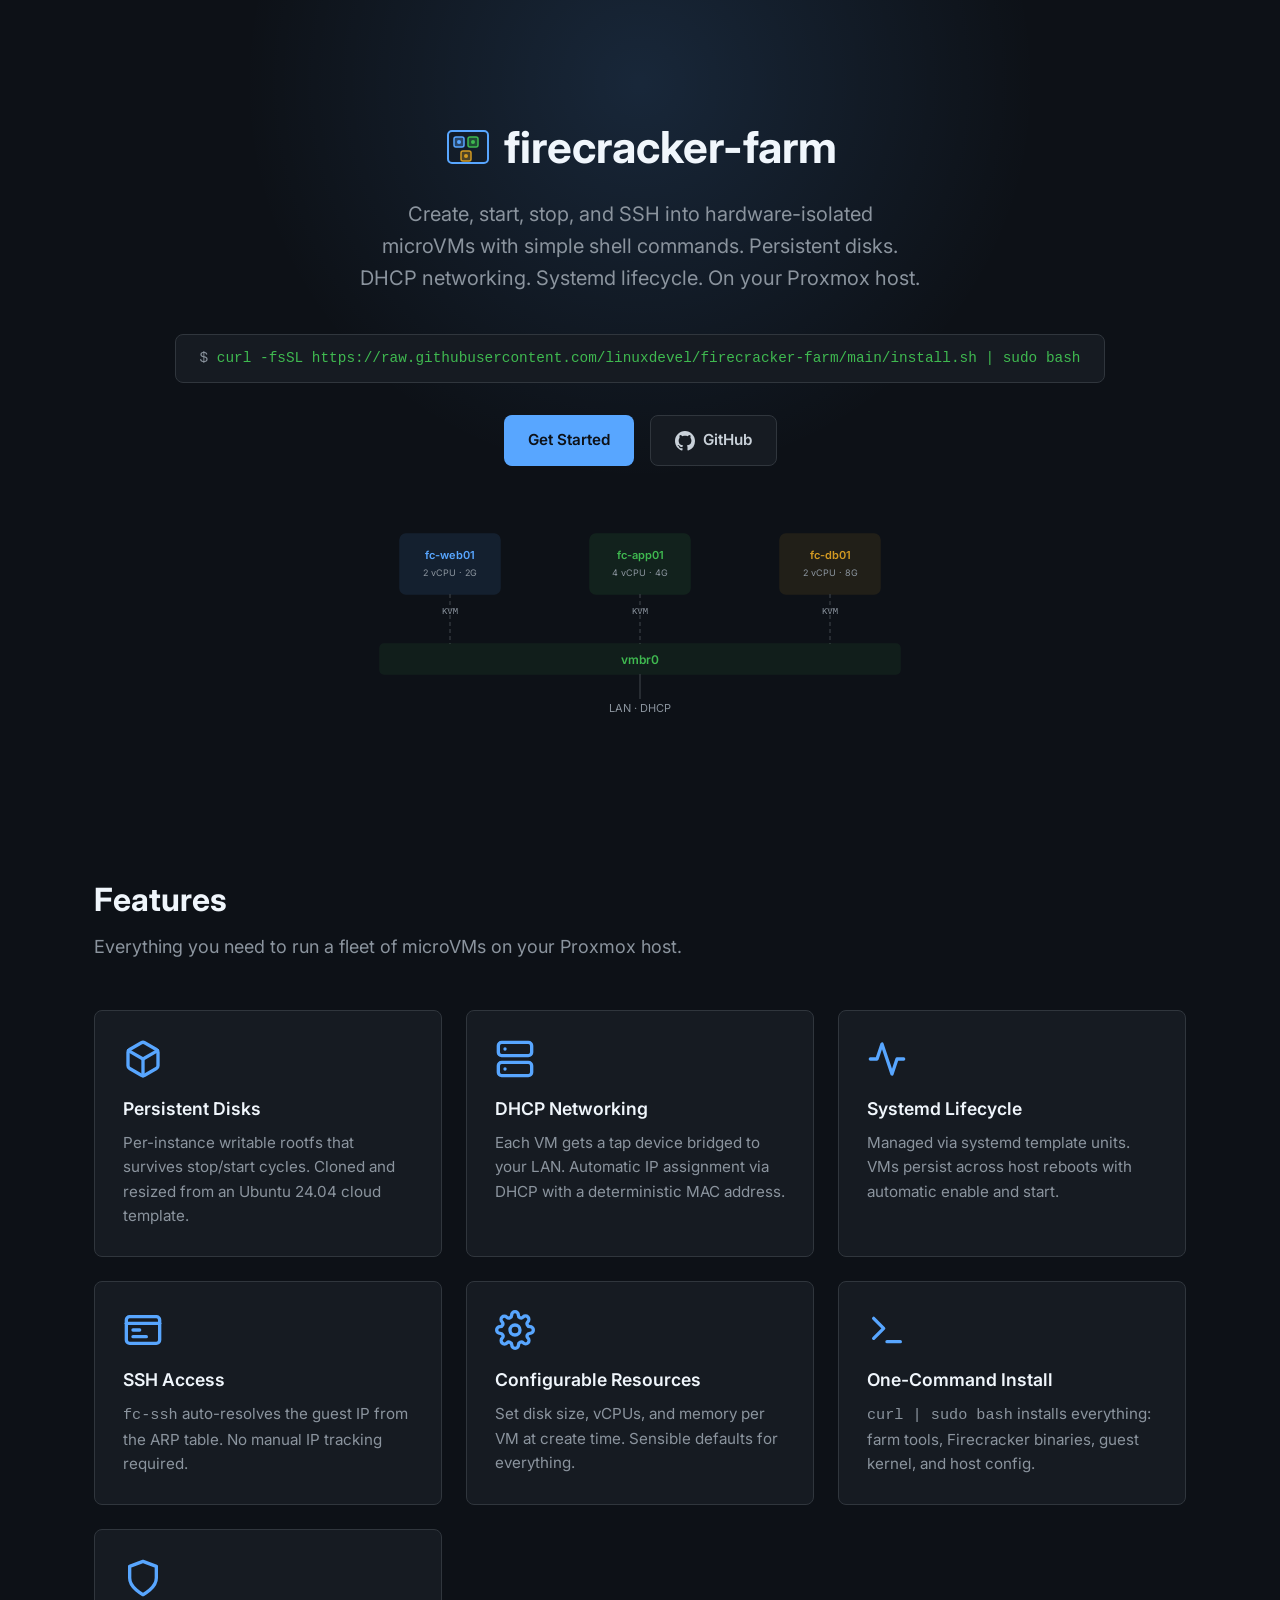
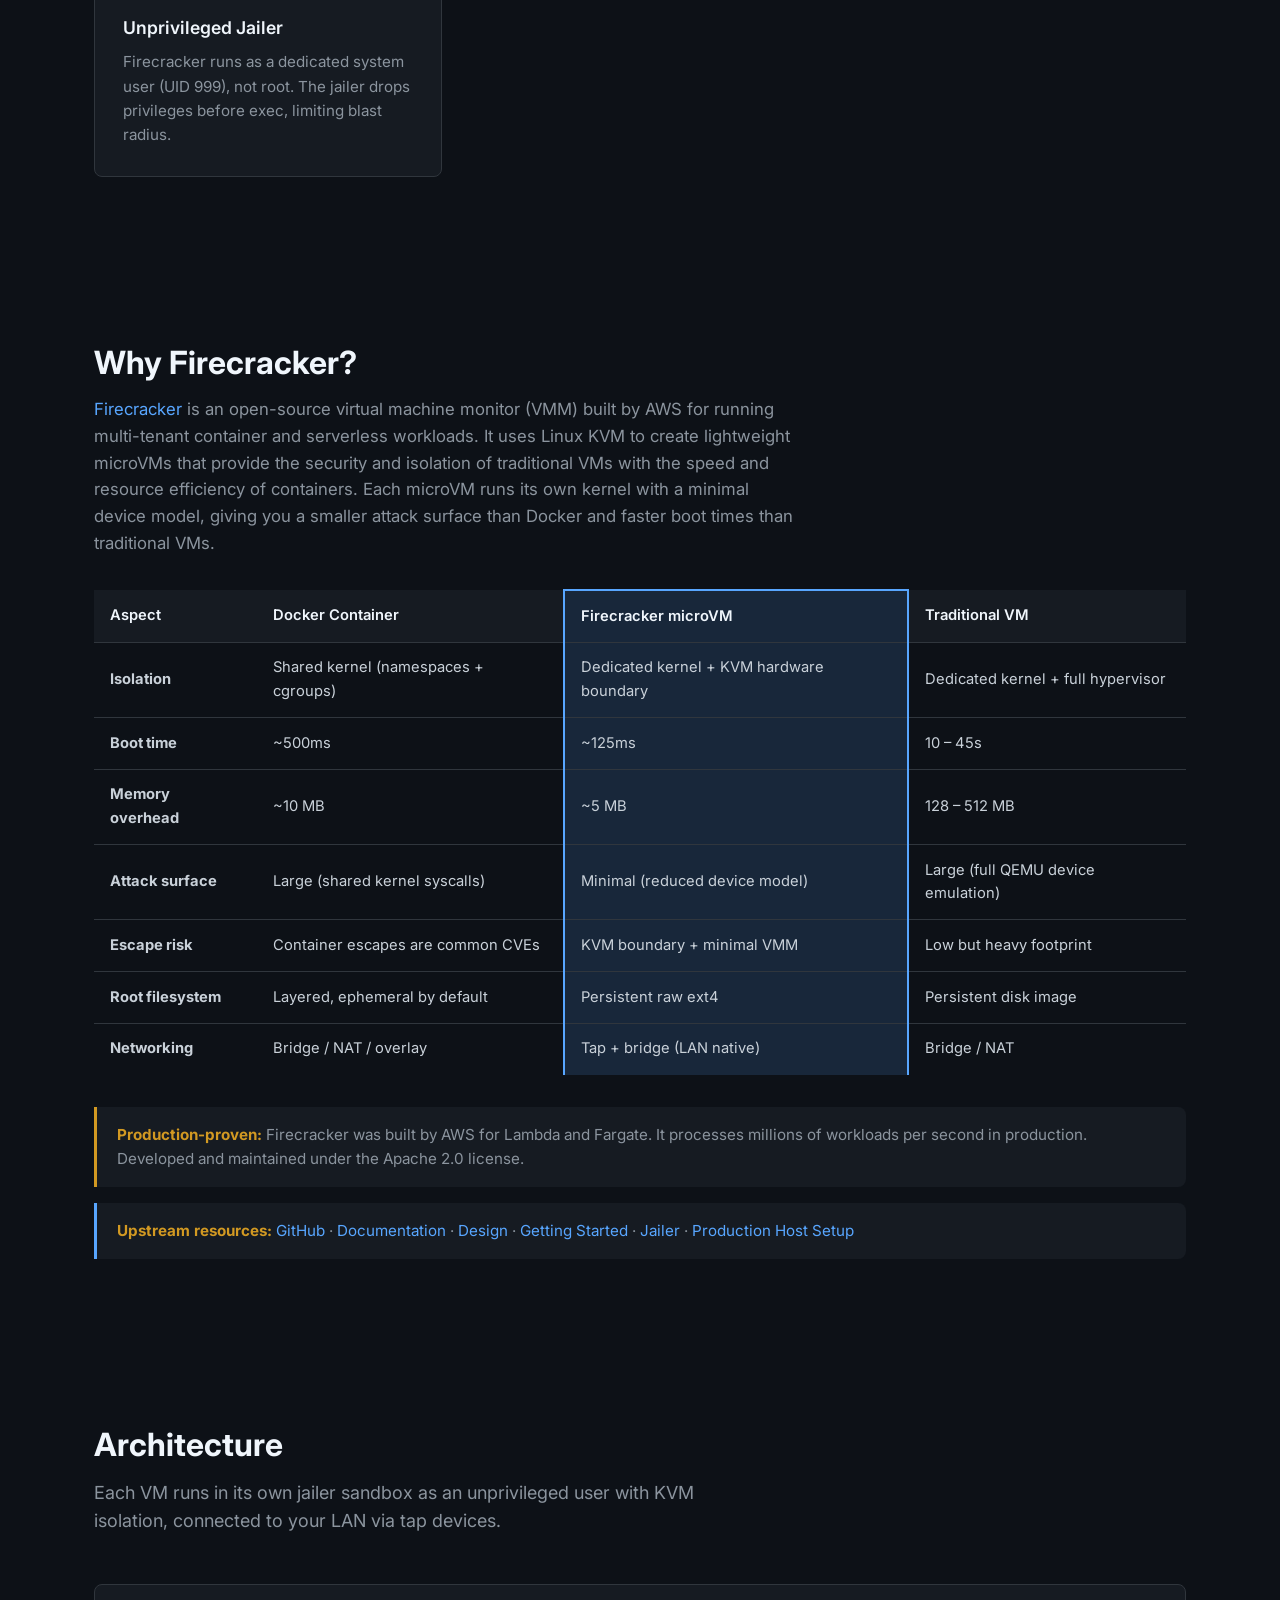
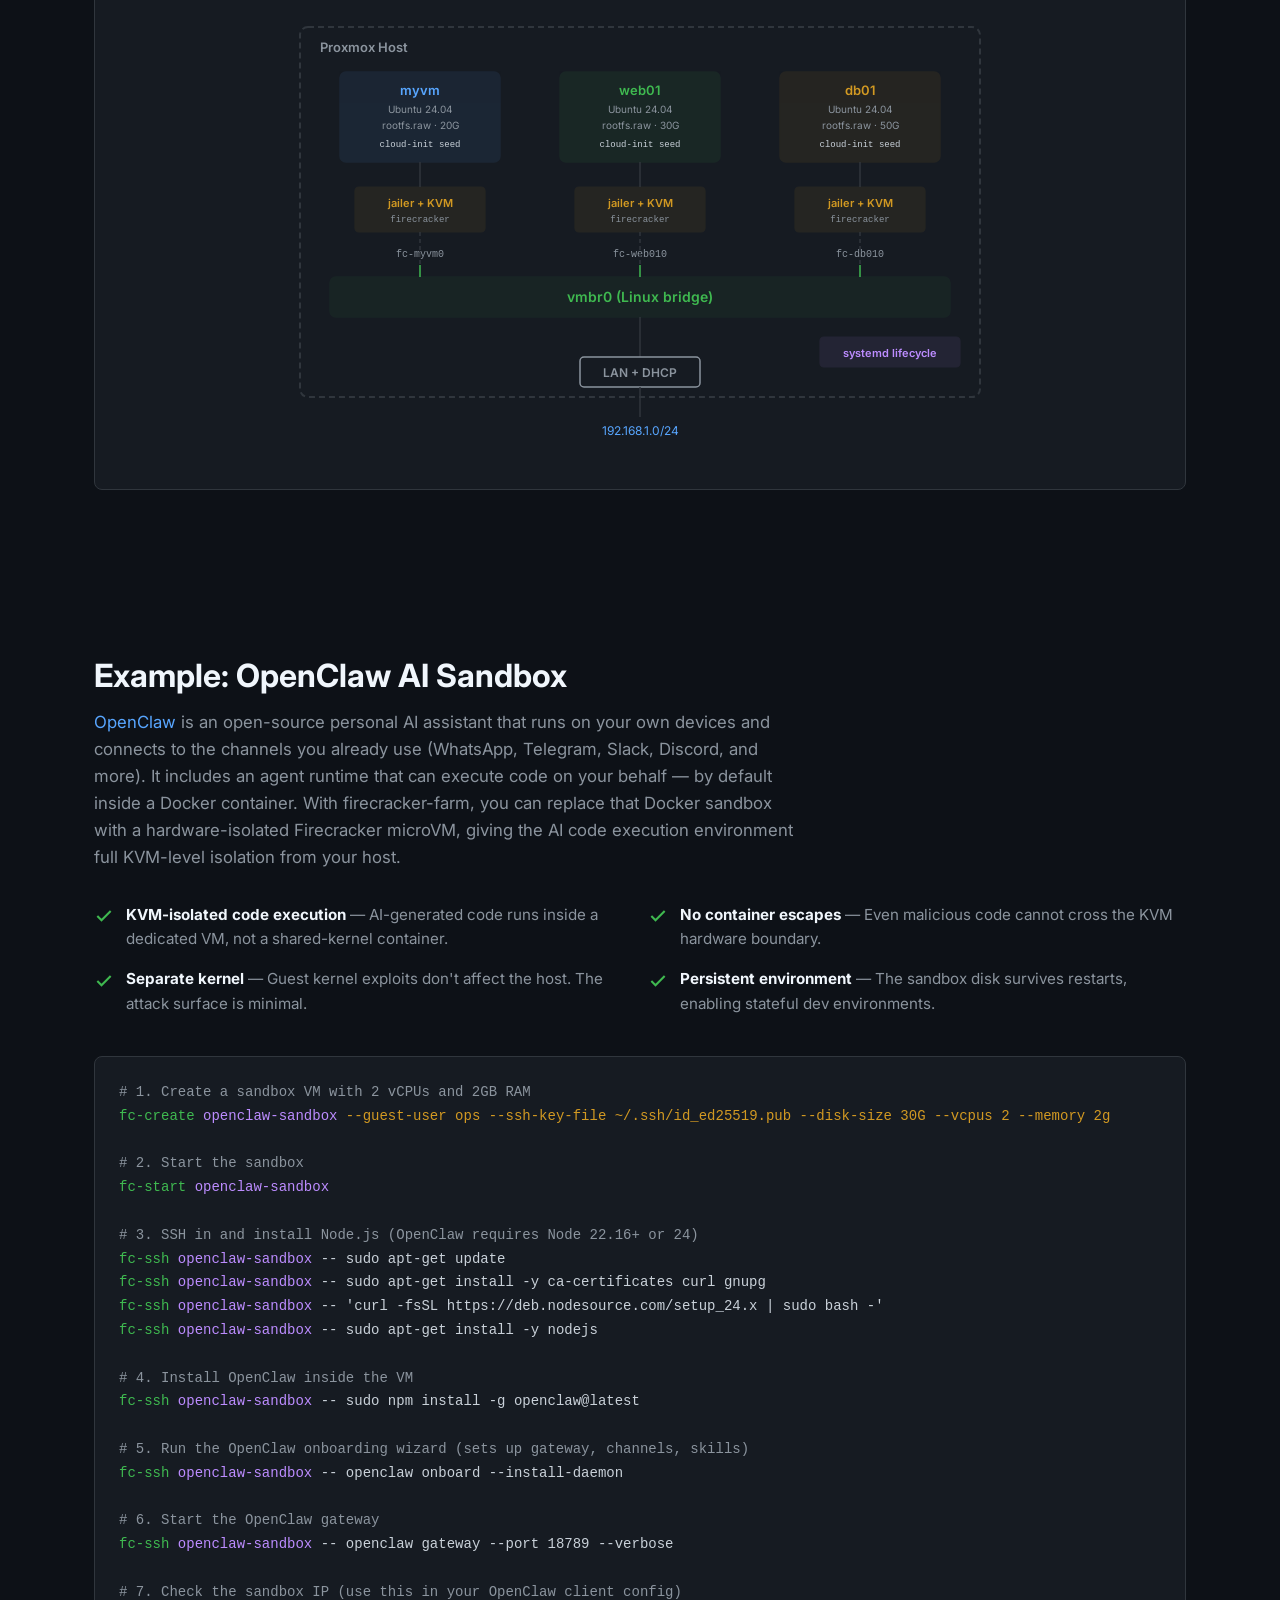
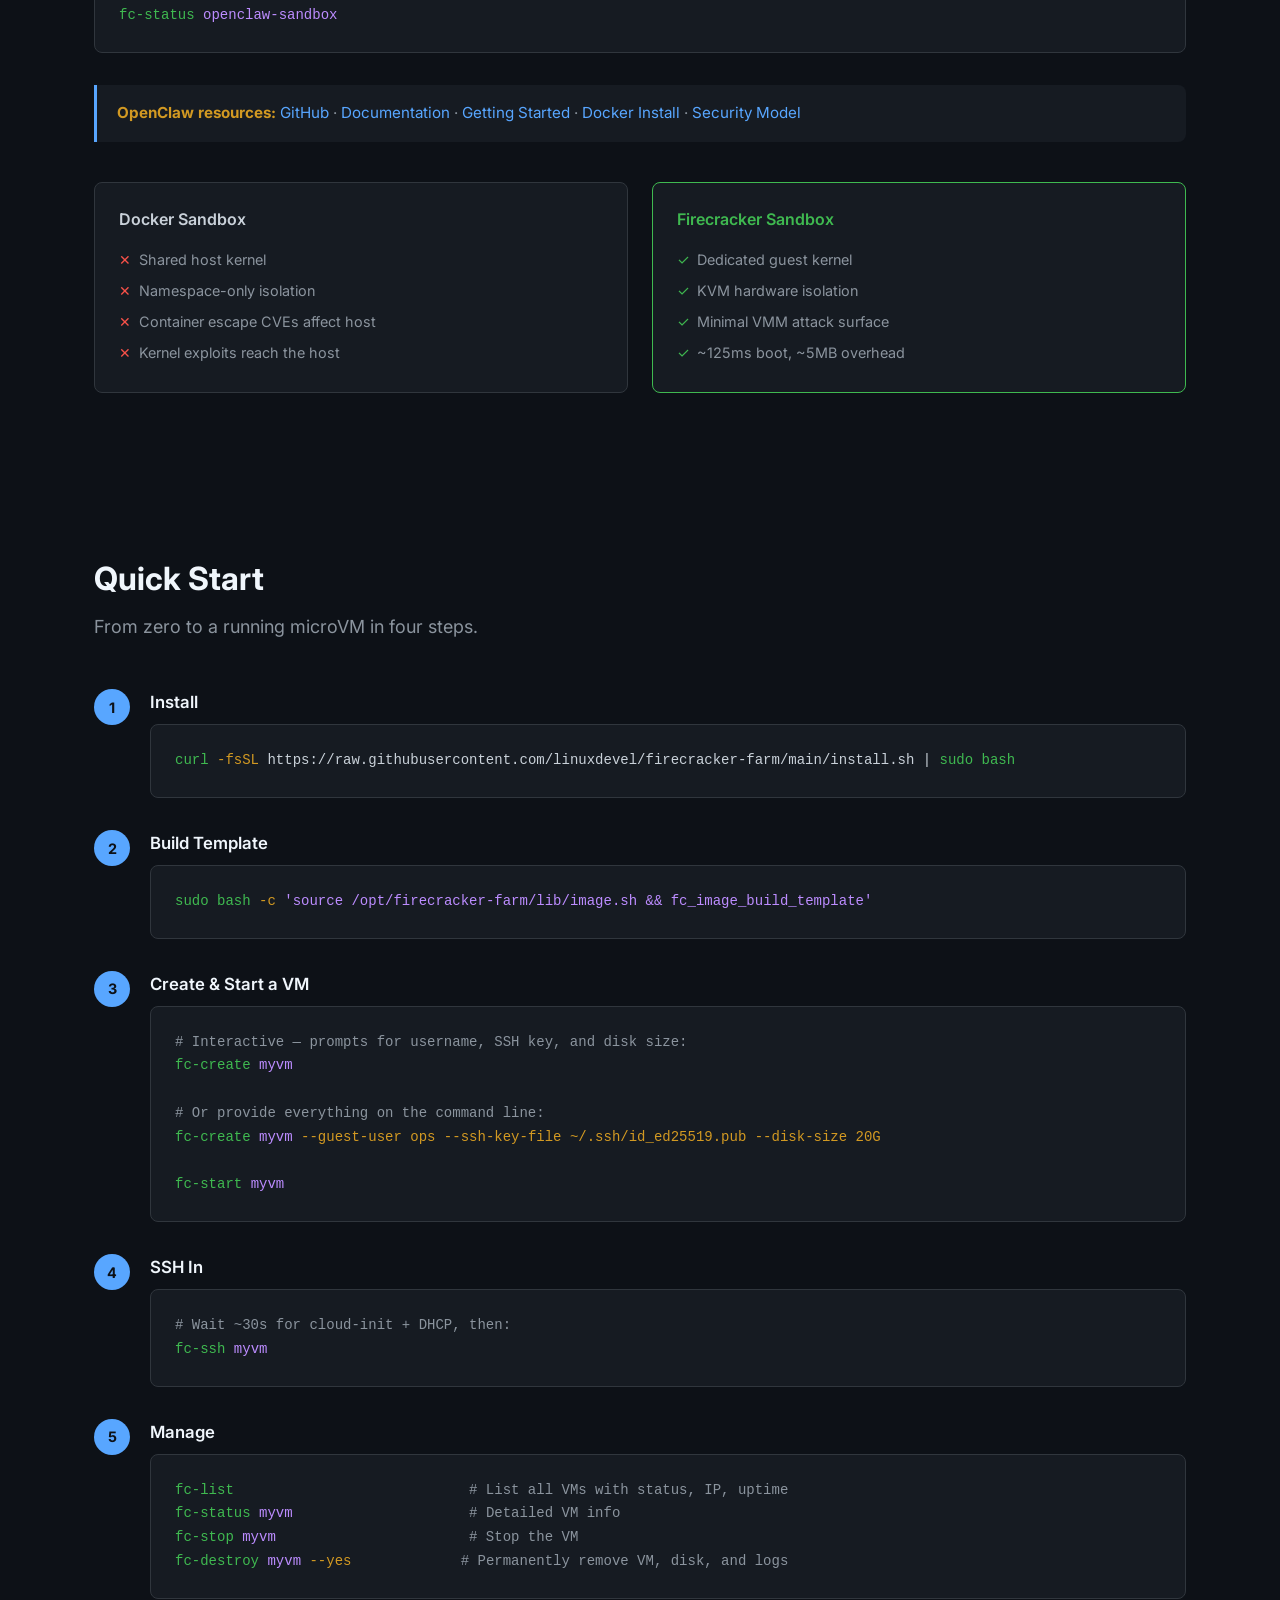
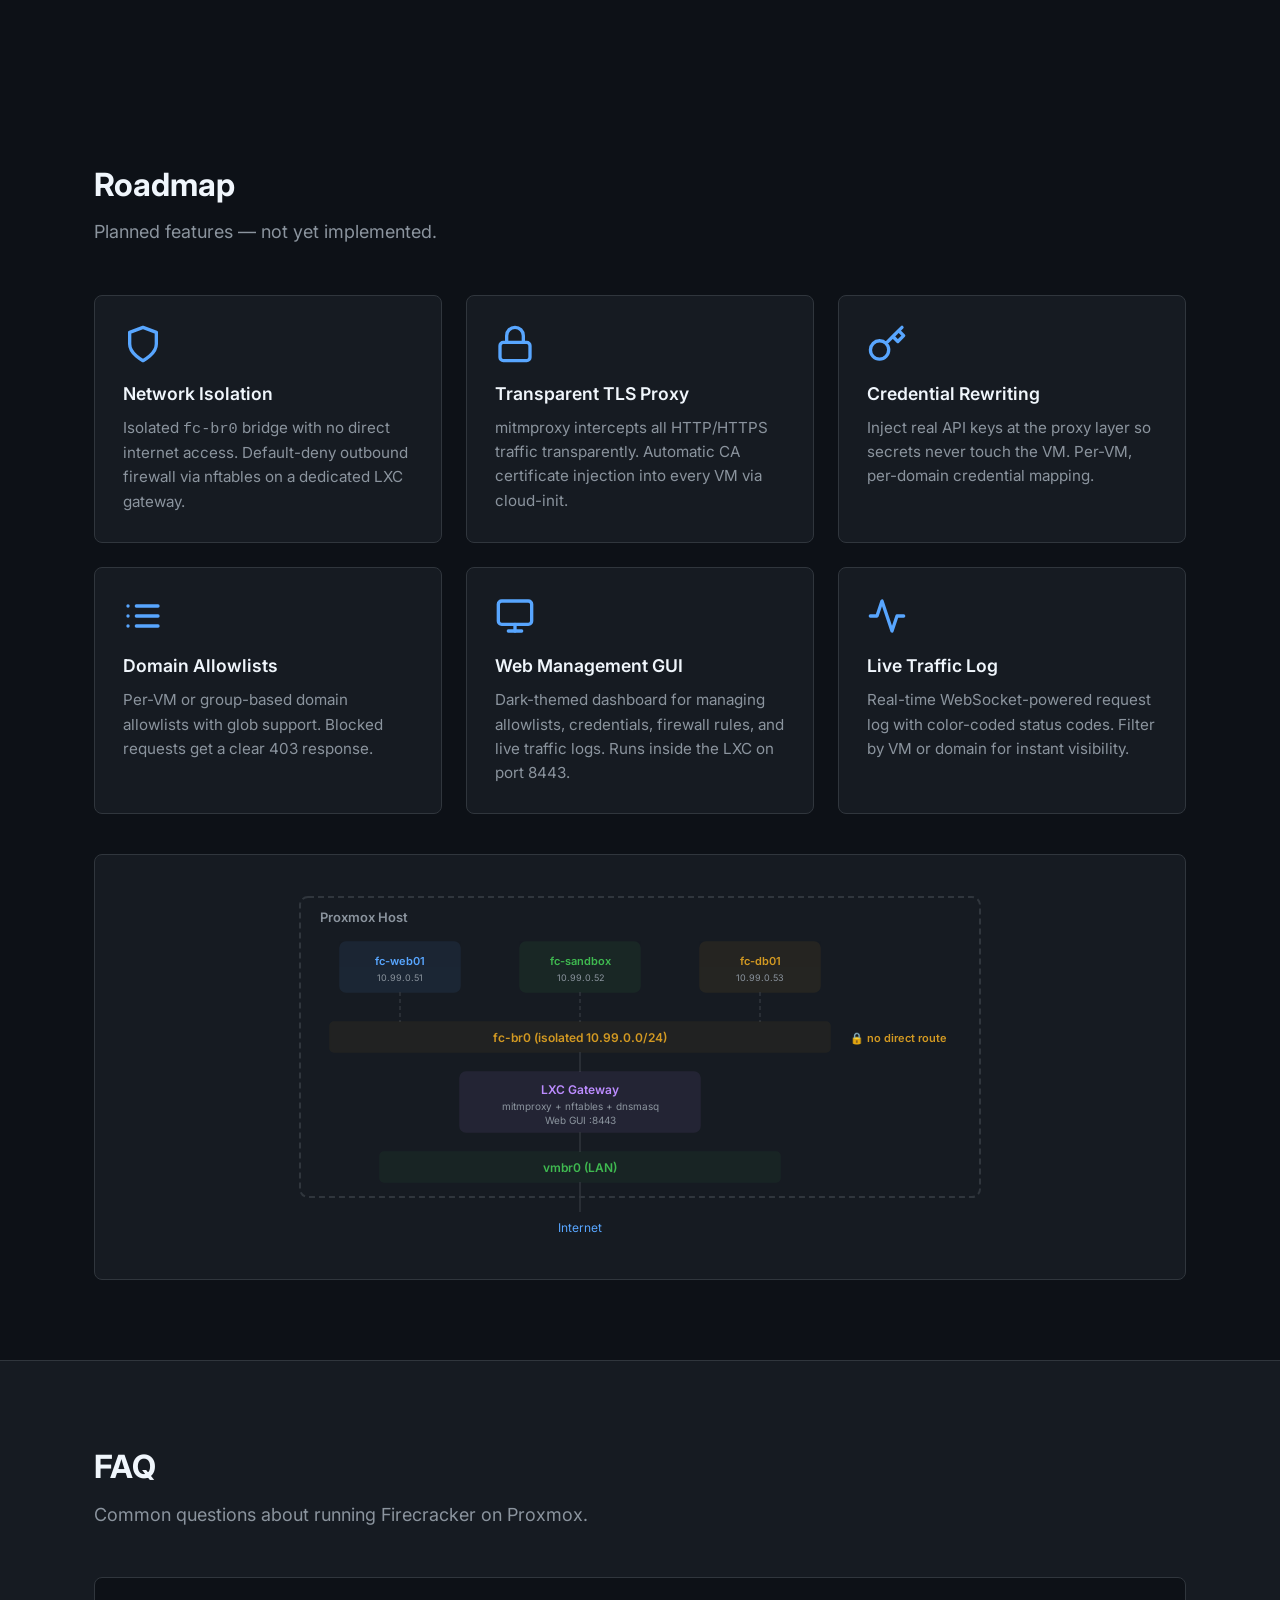
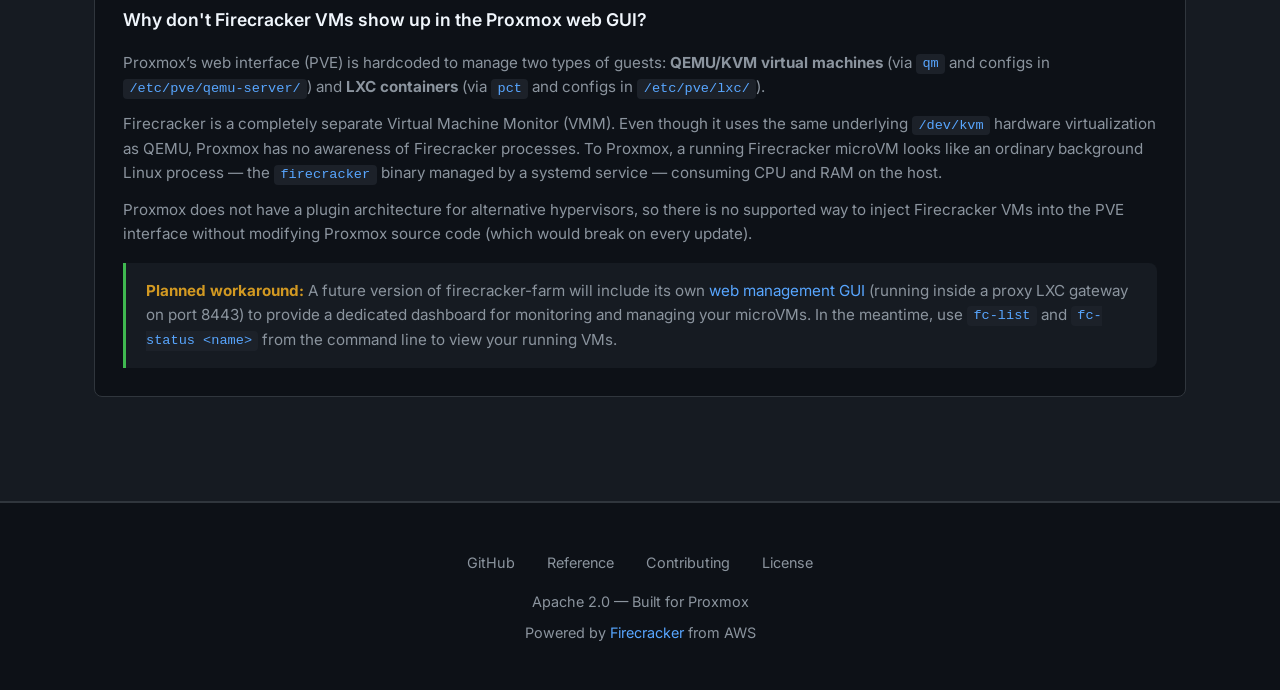
==== commit dba9ce46: "feat: fc-destroy, unprivileged jailer, systemd PID tracking, IPv4 display Add fc-destroy command wit" ====
--- a/docs/index.html
+++ b/docs/index.html
@@ -151,6 +151,14 @@
         <h3>One-Command Install</h3>
         <p><code>curl | sudo bash</code> installs everything: farm tools, Firecracker binaries, guest kernel, and host config.</p>
       </div>
+
+      <div class="feature-card">
+        <svg class="feature-icon" viewBox="0 0 24 24" fill="none" stroke="currentColor" stroke-width="2" stroke-linecap="round" stroke-linejoin="round">
+          <path d="M12 22s8-4 8-10V5l-8-3-8 3v7c0 6 8 10 8 10z"/>
+        </svg>
+        <h3>Unprivileged Jailer</h3>
+        <p>Firecracker runs as a dedicated system user (UID 999), not root. The jailer drops privileges before exec, limiting blast radius.</p>
+      </div>
     </div>
   </div>
 </section>
@@ -247,7 +255,7 @@
 <section id="architecture">
   <div class="container">
     <h2 class="section-title">Architecture</h2>
-    <p class="section-subtitle">Each VM runs in its own jailer sandbox with KVM isolation, connected to your LAN via tap devices.</p>
+    <p class="section-subtitle">Each VM runs in its own jailer sandbox as an unprivileged user with KVM isolation, connected to your LAN via tap devices.</p>
 
     <div class="arch-container">
       <svg width="720" height="440" viewBox="0 0 720 440" fill="none" xmlns="http://www.w3.org/2000/svg">
@@ -472,6 +480,19 @@
           <div class="terminal">
             <pre><span class="comment"># Wait ~30s for cloud-init + DHCP, then:</span>
 <span class="cmd">fc-ssh</span> <span class="arg">myvm</span></pre>
+          </div>
+        </div>
+      </div>
+
+      <div class="quickstart-step">
+        <div class="step-number">5</div>
+        <div class="step-content">
+          <h3>Manage</h3>
+          <div class="terminal">
+            <pre><span class="cmd">fc-list</span>                            <span class="comment"># List all VMs with status, IP, uptime</span>
+<span class="cmd">fc-status</span> <span class="arg">myvm</span>                     <span class="comment"># Detailed VM info</span>
+<span class="cmd">fc-stop</span> <span class="arg">myvm</span>                       <span class="comment"># Stop the VM</span>
+<span class="cmd">fc-destroy</span> <span class="arg">myvm</span> <span class="flag">--yes</span>             <span class="comment"># Permanently remove VM, disk, and logs</span></pre>
           </div>
         </div>
       </div>
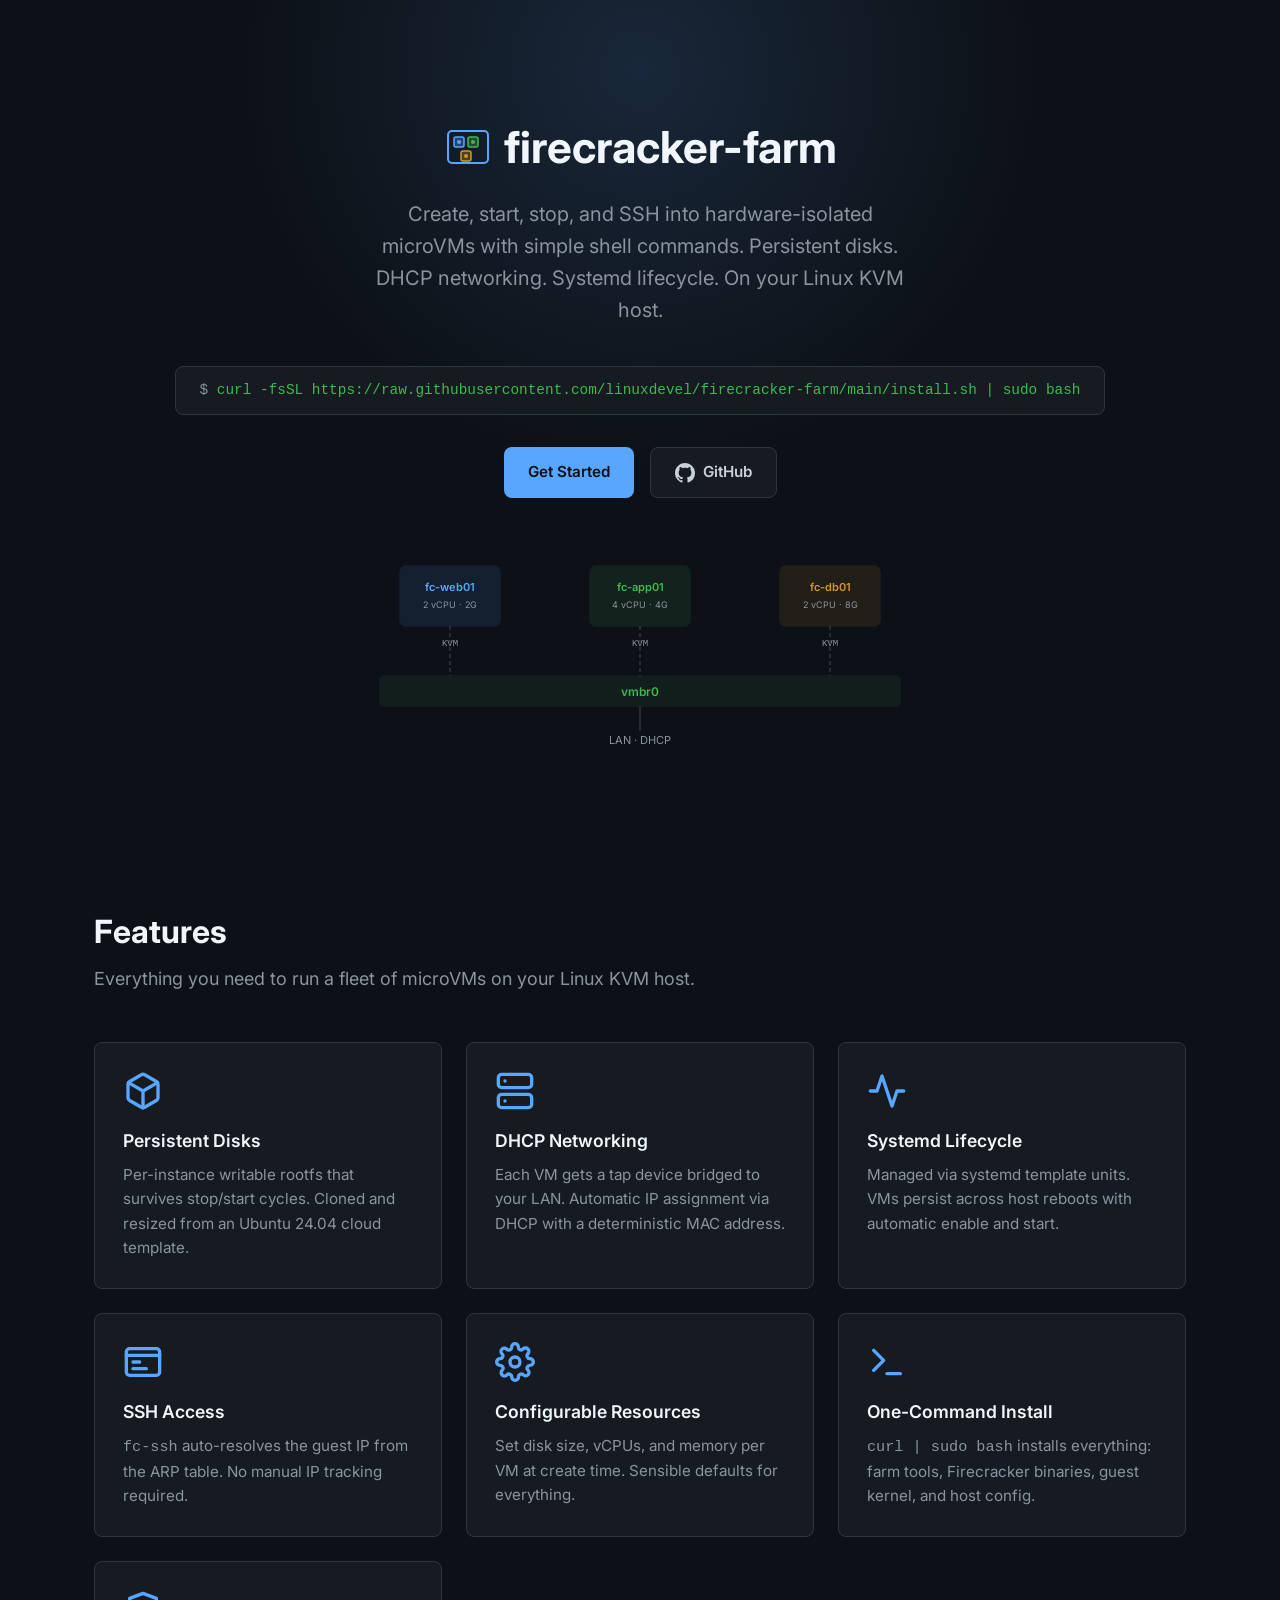
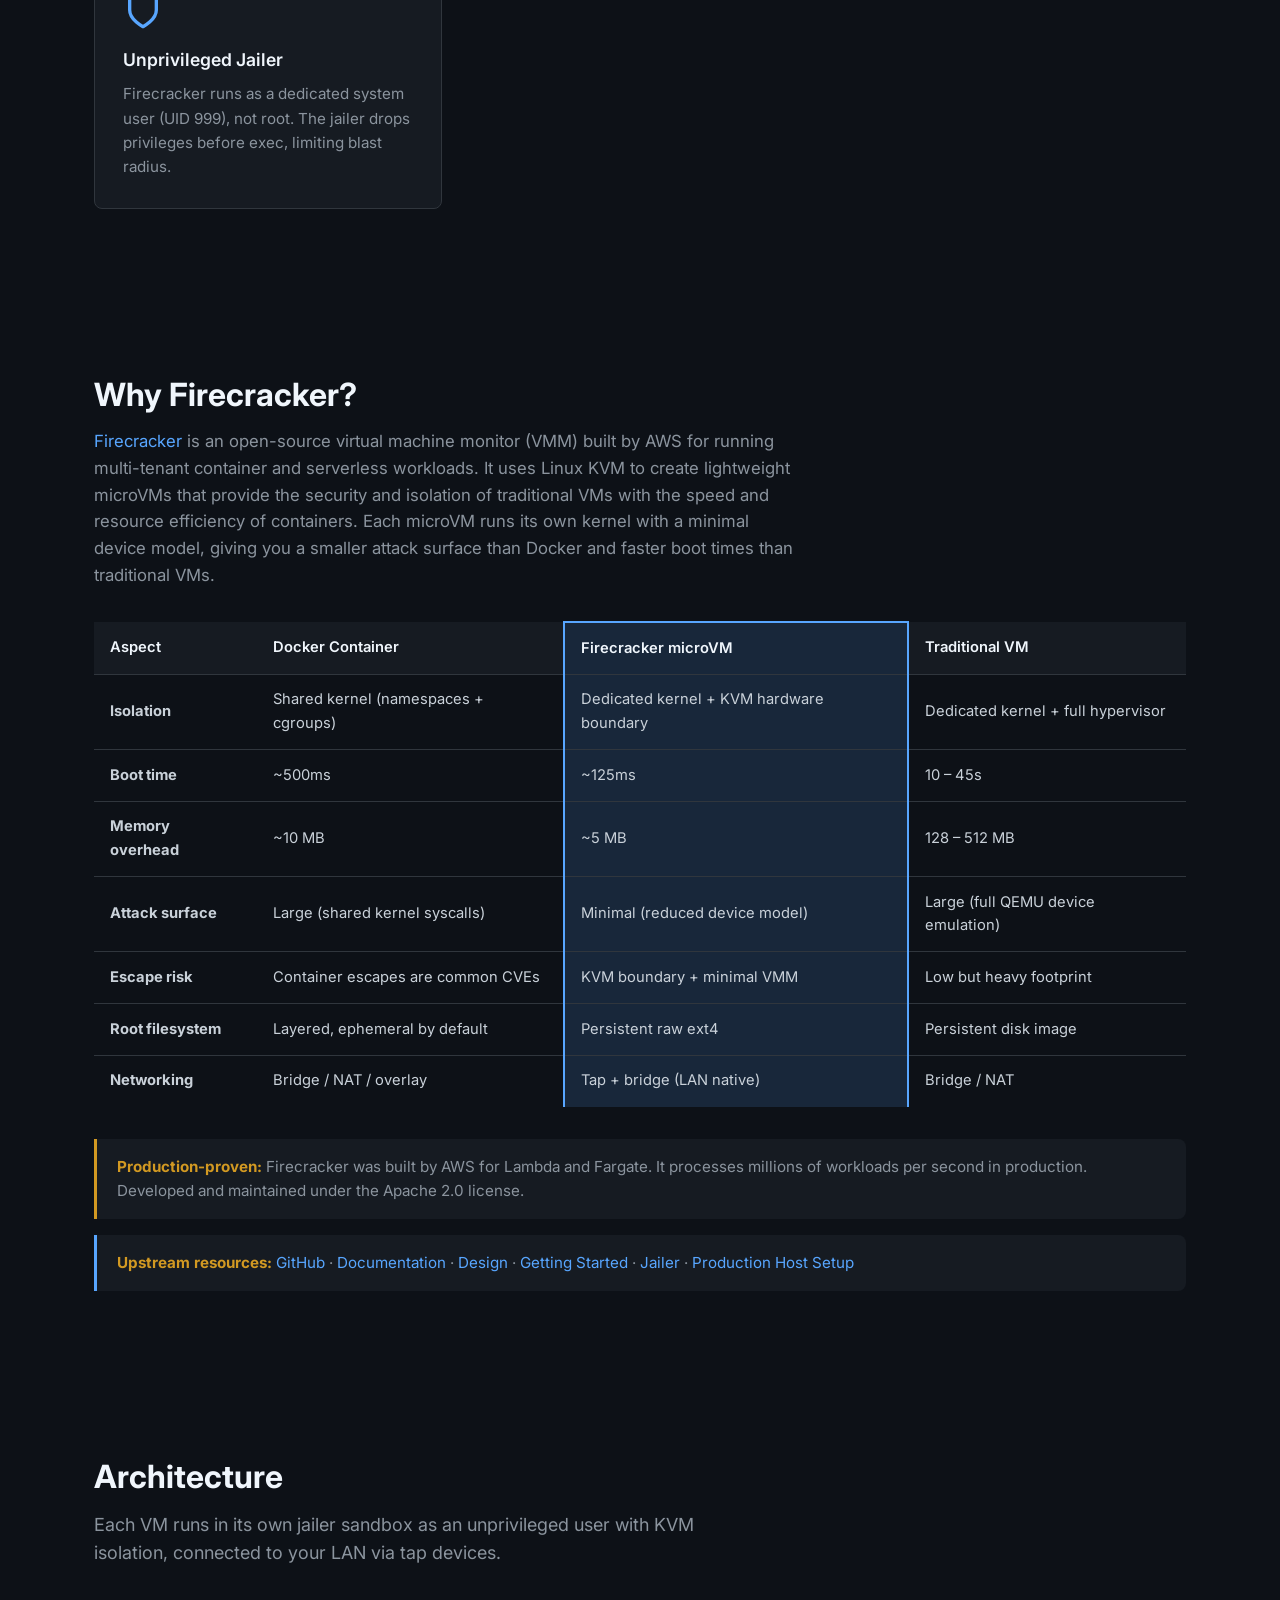
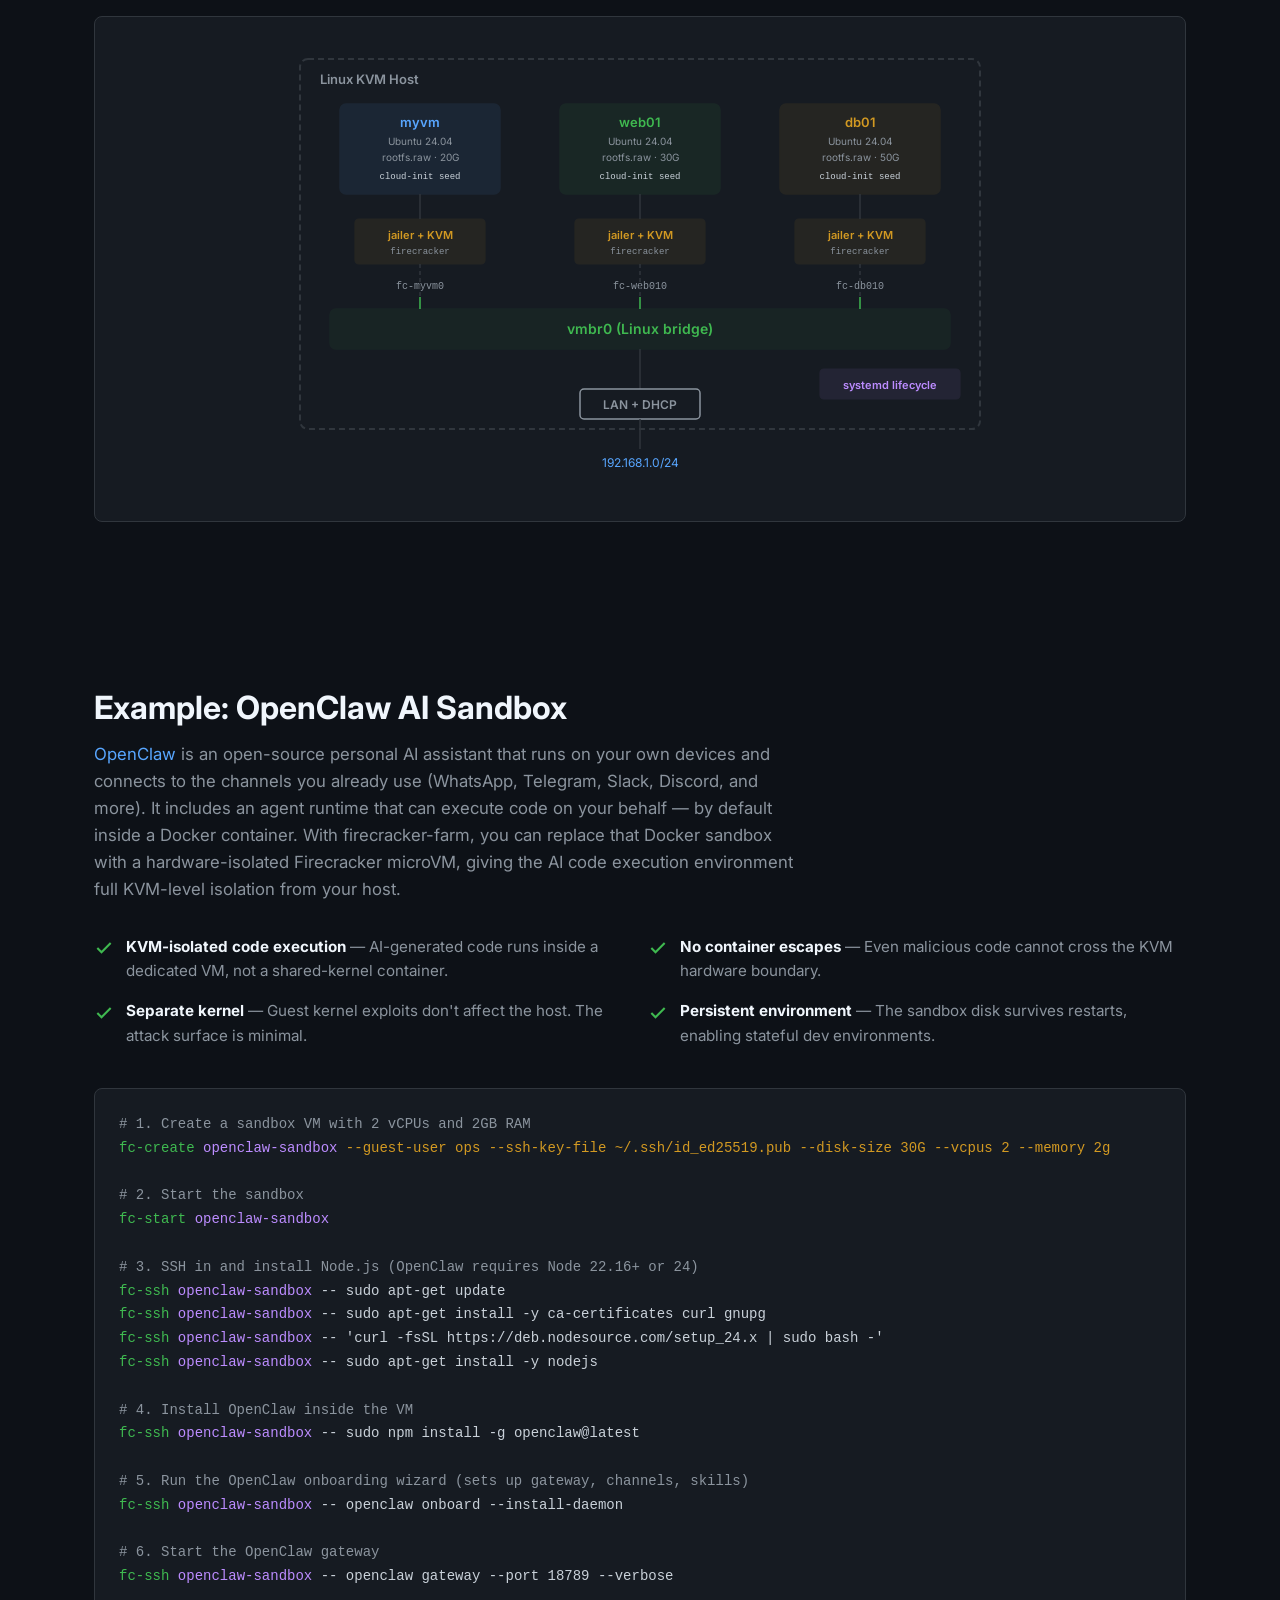
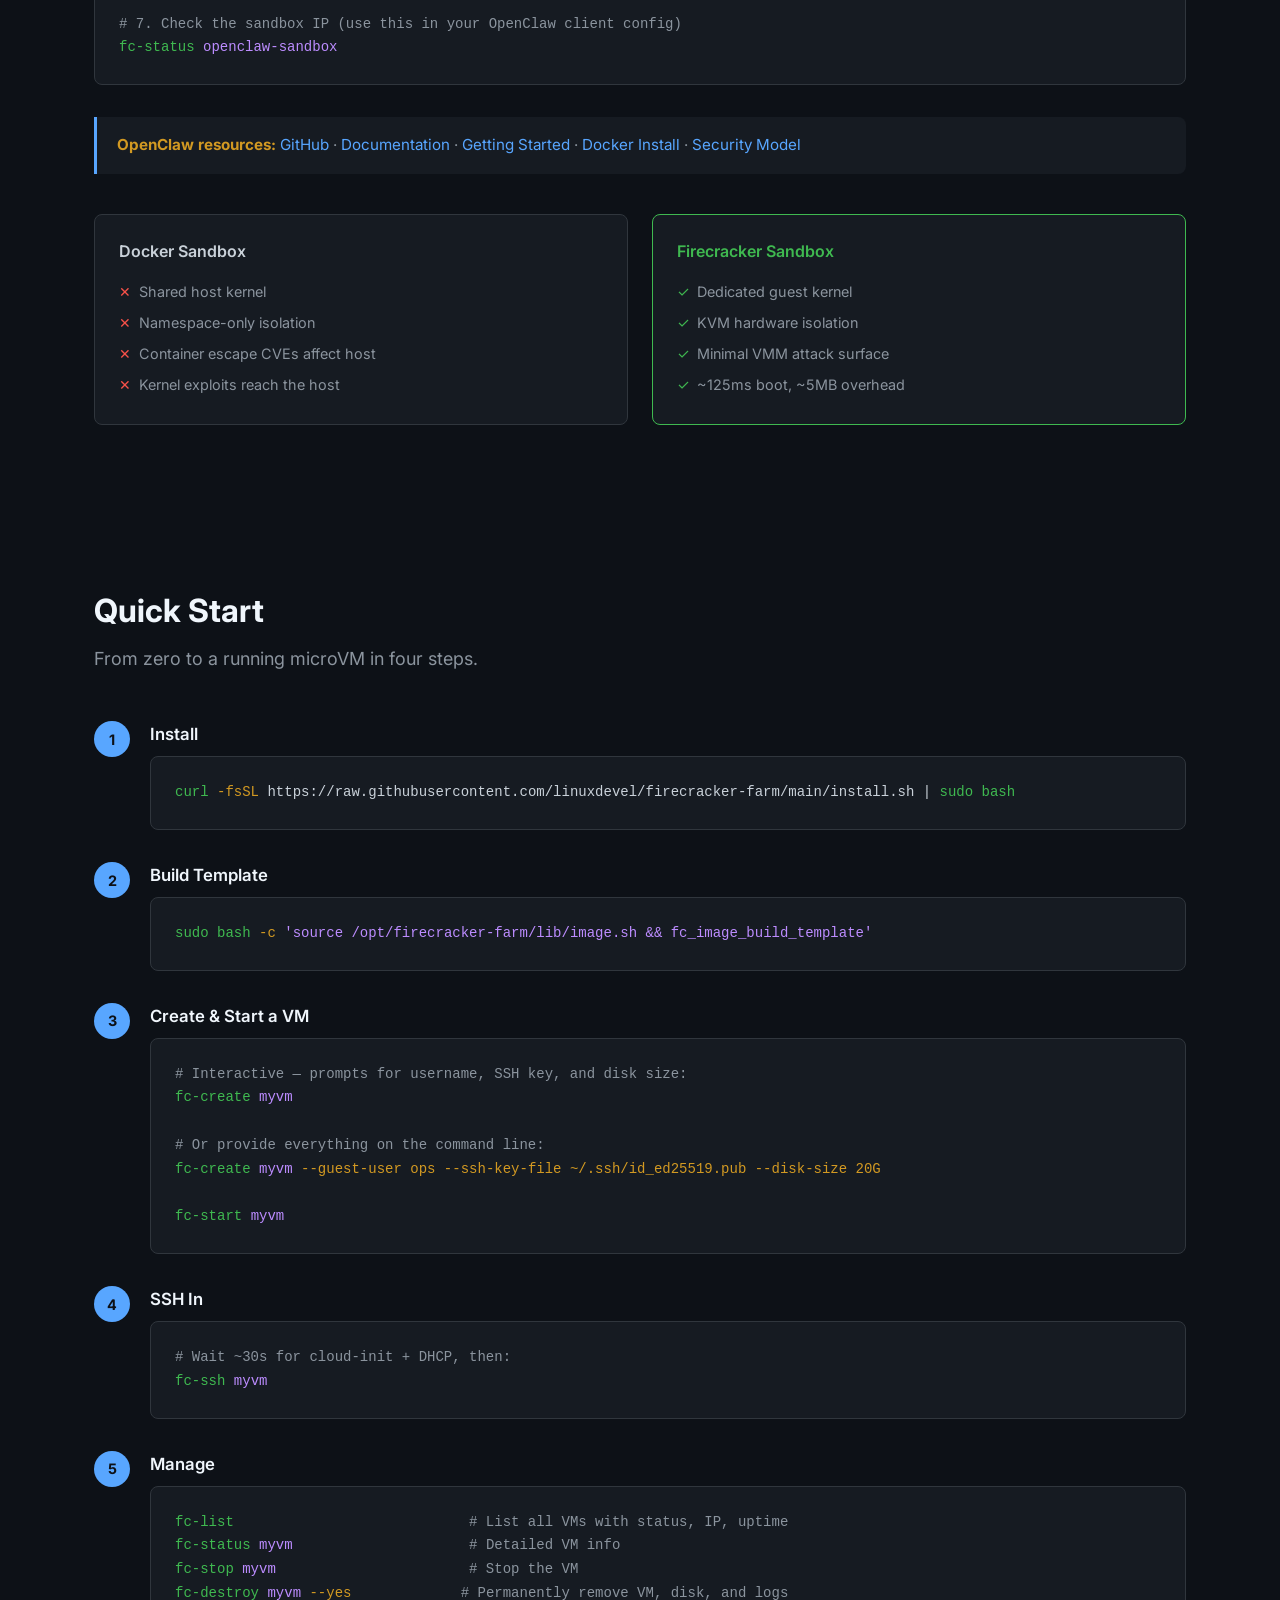
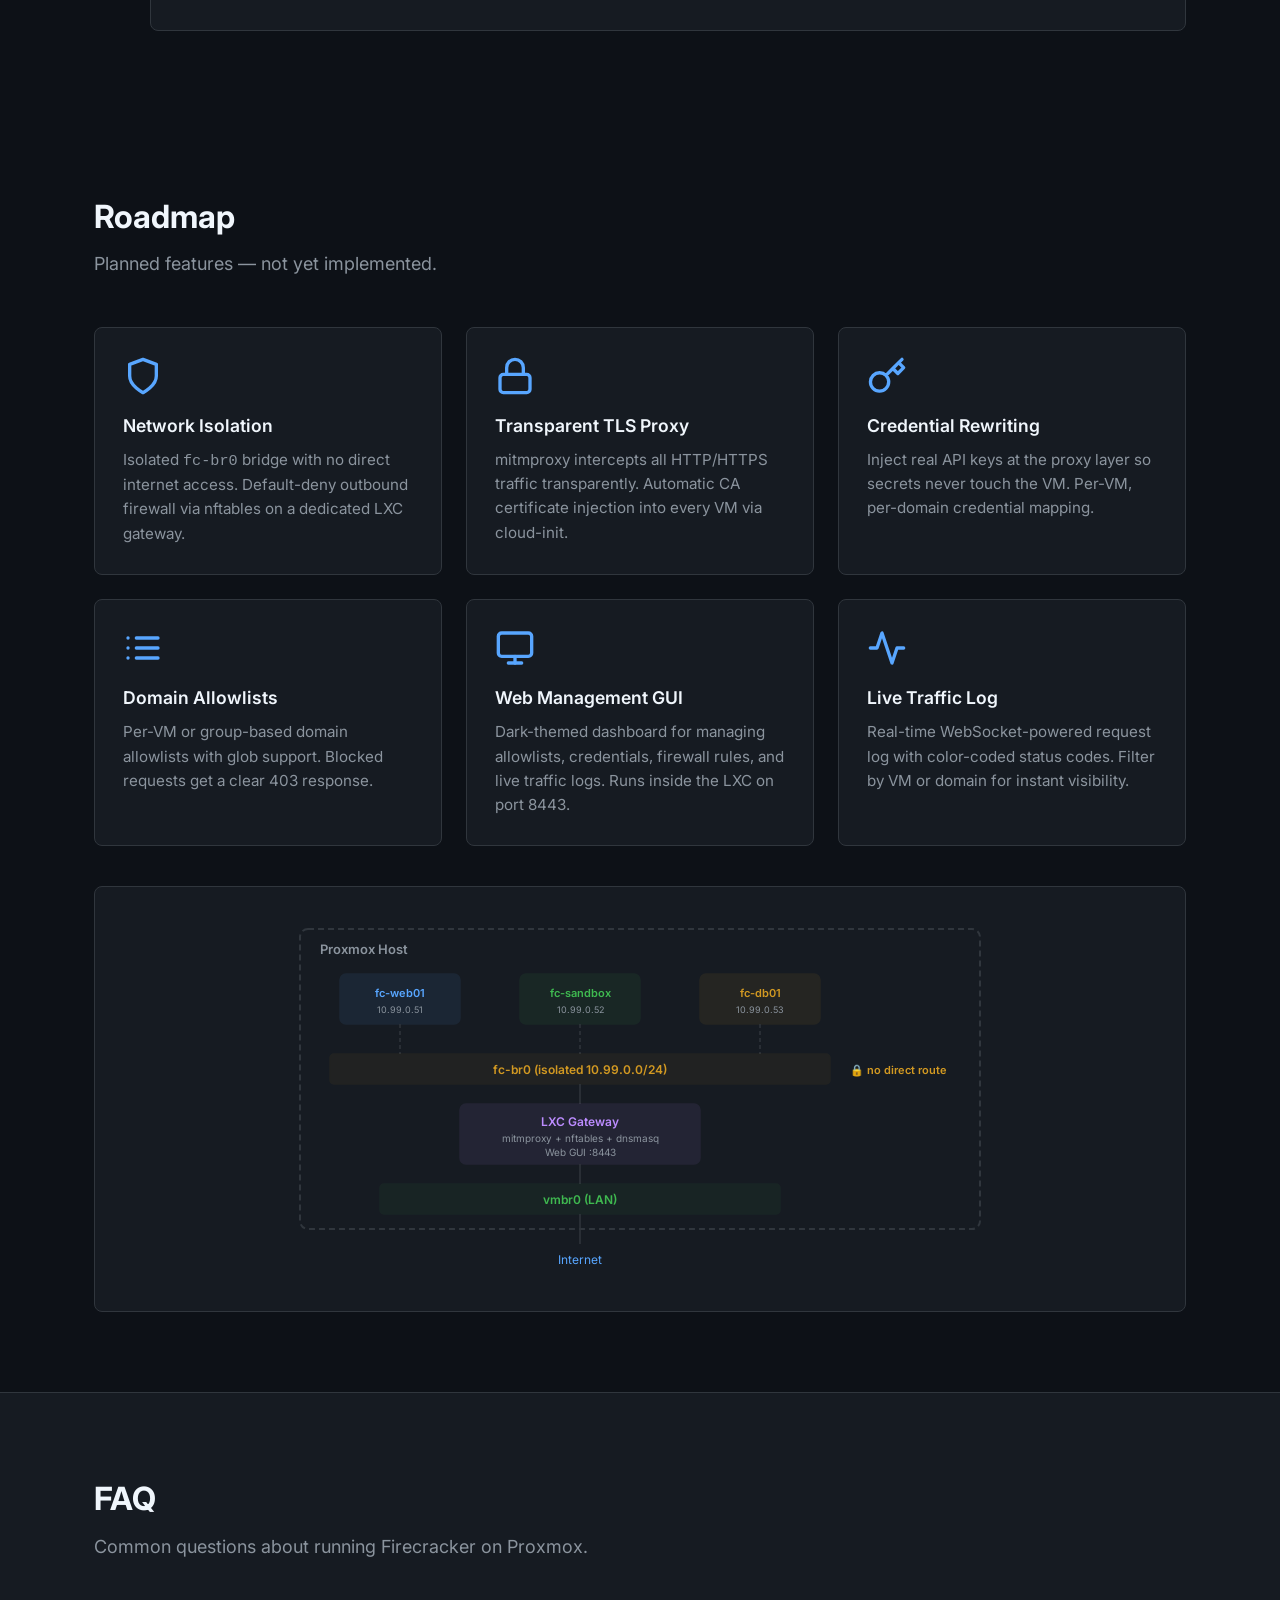
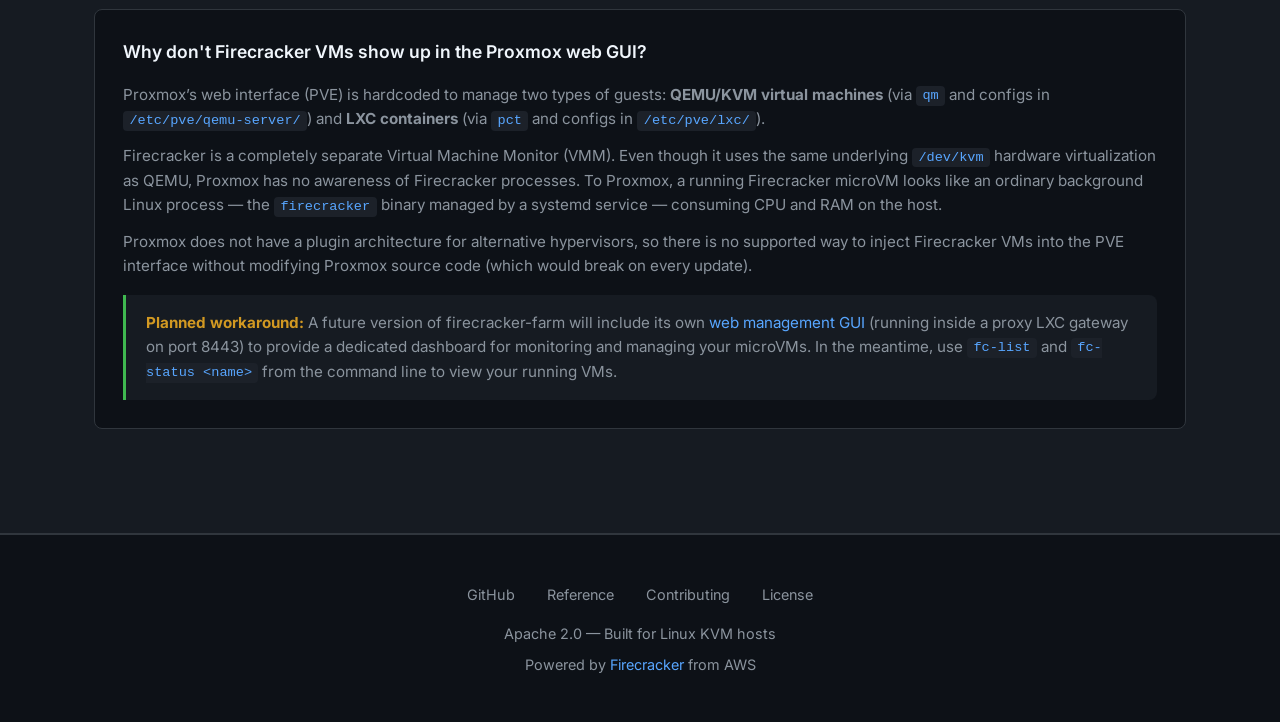
==== commit 6ea499e6: "docs: generalize host requirements" ====
--- a/docs/index.html
+++ b/docs/index.html
@@ -3,10 +3,10 @@
 <head>
   <meta charset="utf-8">
   <meta name="viewport" content="width=device-width, initial-scale=1">
-  <title>firecracker-farm — Persistent Firecracker microVMs on Proxmox</title>
-  <meta name="description" content="Shell toolkit for running persistent Firecracker microVMs on Proxmox. Create, start, stop, and SSH in with one command.">
+  <title>firecracker-farm — Persistent Firecracker microVMs on Linux KVM hosts</title>
+  <meta name="description" content="Shell toolkit for running persistent Firecracker microVMs on a Linux KVM host. Create, start, stop, and SSH in with one command.">
   <meta property="og:title" content="firecracker-farm">
-  <meta property="og:description" content="Persistent Firecracker microVMs on Proxmox with simple shell commands.">
+  <meta property="og:description" content="Persistent Firecracker microVMs on a Linux KVM host with simple shell commands.">
   <meta property="og:type" content="website">
   <meta property="og:url" content="https://linuxdevel.github.io/firecracker-farm/">
   <link rel="preconnect" href="https://fonts.googleapis.com">
@@ -36,7 +36,7 @@
     </div>
     <p class="hero-tagline">
       Create, start, stop, and SSH into hardware-isolated microVMs with simple shell commands.
-      Persistent disks. DHCP networking. Systemd lifecycle. On your Proxmox host.
+      Persistent disks. DHCP networking. Systemd lifecycle. On your Linux KVM host.
     </p>
     <div class="hero-install">
       <span>$</span> curl -fsSL https://raw.githubusercontent.com/linuxdevel/firecracker-farm/main/install.sh | sudo bash
@@ -91,7 +91,7 @@
 <section id="features">
   <div class="container">
     <h2 class="section-title">Features</h2>
-    <p class="section-subtitle">Everything you need to run a fleet of microVMs on your Proxmox host.</p>
+    <p class="section-subtitle">Everything you need to run a fleet of microVMs on your Linux KVM host.</p>
 
     <div class="features-grid">
       <div class="feature-card">
@@ -261,7 +261,7 @@
       <svg width="720" height="440" viewBox="0 0 720 440" fill="none" xmlns="http://www.w3.org/2000/svg">
         <!-- Host boundary -->
         <rect x="20" y="10" width="680" height="370" rx="8" stroke="#30363d" stroke-width="2" stroke-dasharray="6 4" fill="none"/>
-        <text x="40" y="35" fill="#8b949e" font-family="Inter,sans-serif" font-size="13" font-weight="600">Proxmox Host</text>
+        <text x="40" y="35" fill="#8b949e" font-family="Inter,sans-serif" font-size="13" font-weight="600">Linux KVM Host</text>
 
         <!-- VM 1 -->
         <rect x="60" y="55" width="160" height="90" rx="6" fill="#58a6ff" opacity="0.08" stroke="#58a6ff" stroke-width="1.5"/>
@@ -666,7 +666,7 @@
       <a href="https://github.com/linuxdevel/firecracker-farm/blob/main/CONTRIBUTING.md">Contributing</a>
       <a href="https://github.com/linuxdevel/firecracker-farm/blob/main/LICENSE">License</a>
     </div>
-    <p>Apache 2.0 &mdash; Built for Proxmox</p>
+    <p>Apache 2.0 &mdash; Built for Linux KVM hosts</p>
     <p>Powered by <a href="https://github.com/firecracker-microvm/firecracker">Firecracker</a> from AWS</p>
   </div>
 </footer>
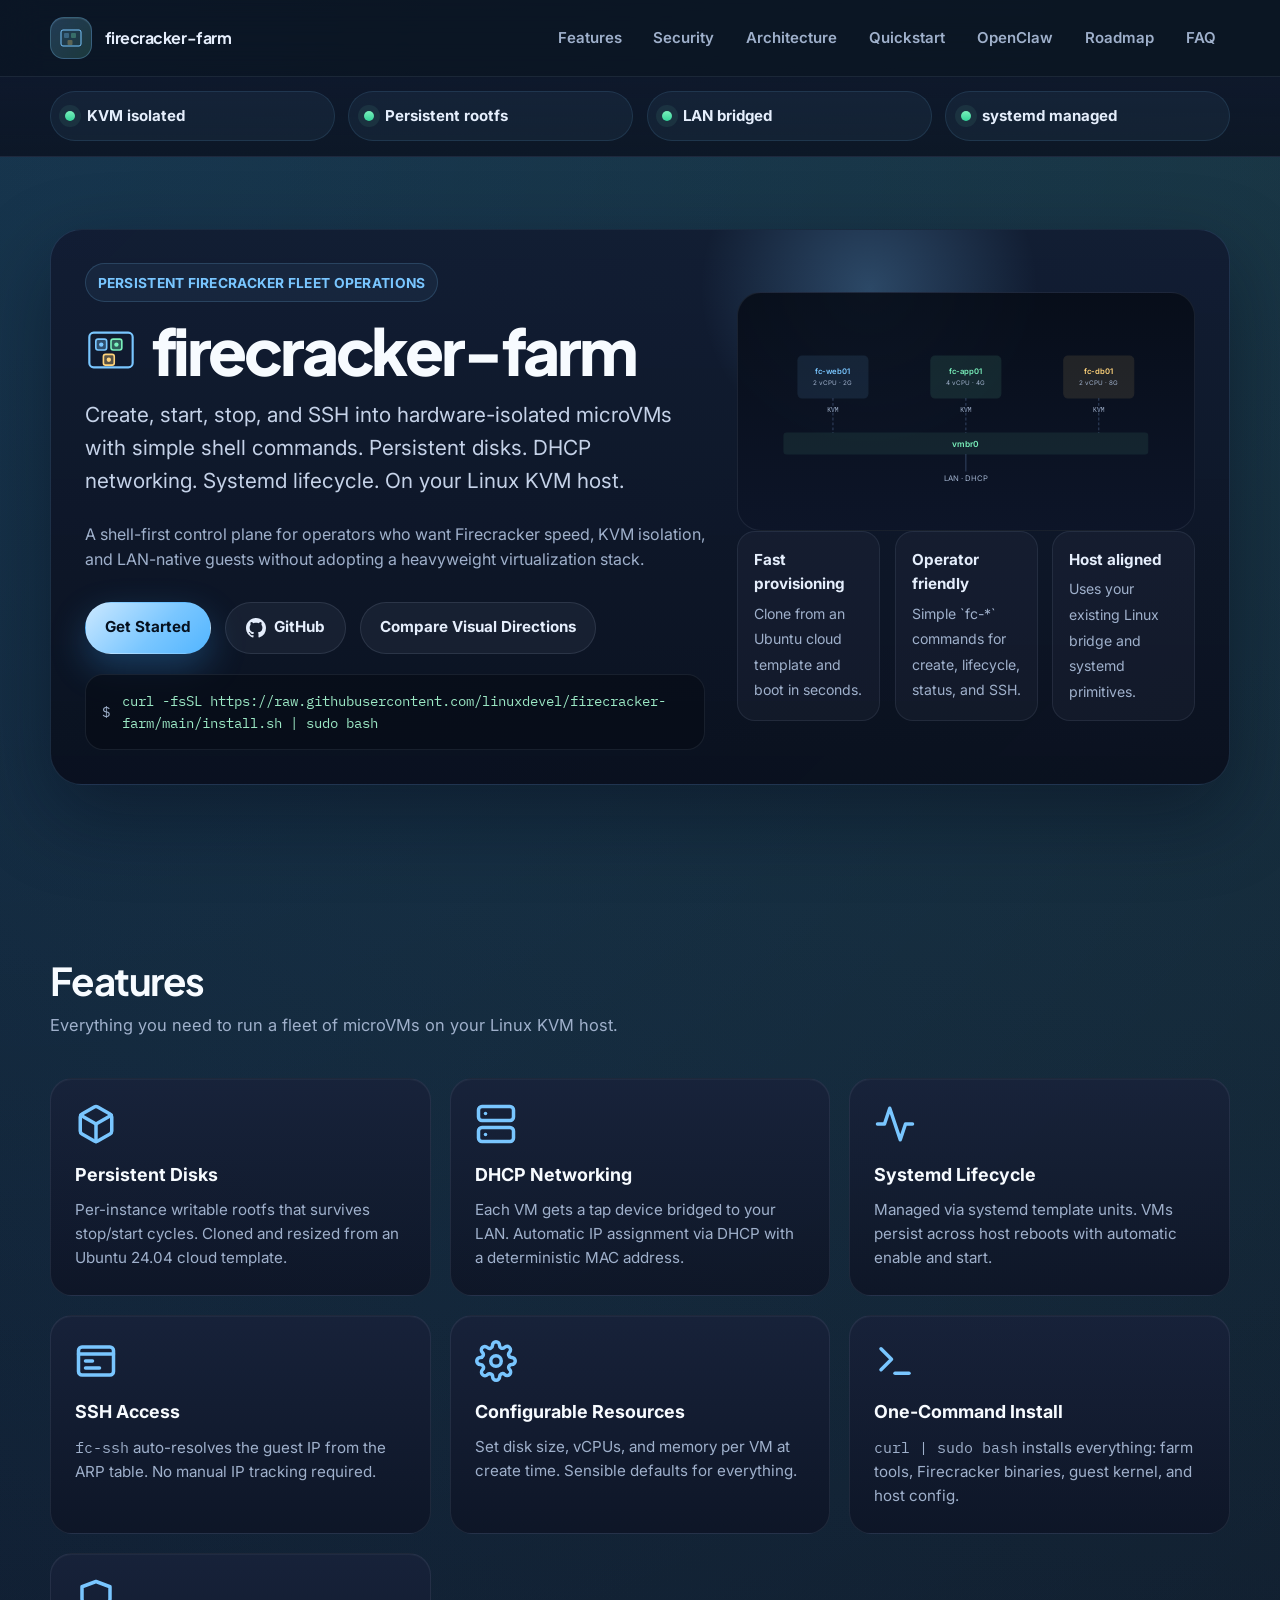
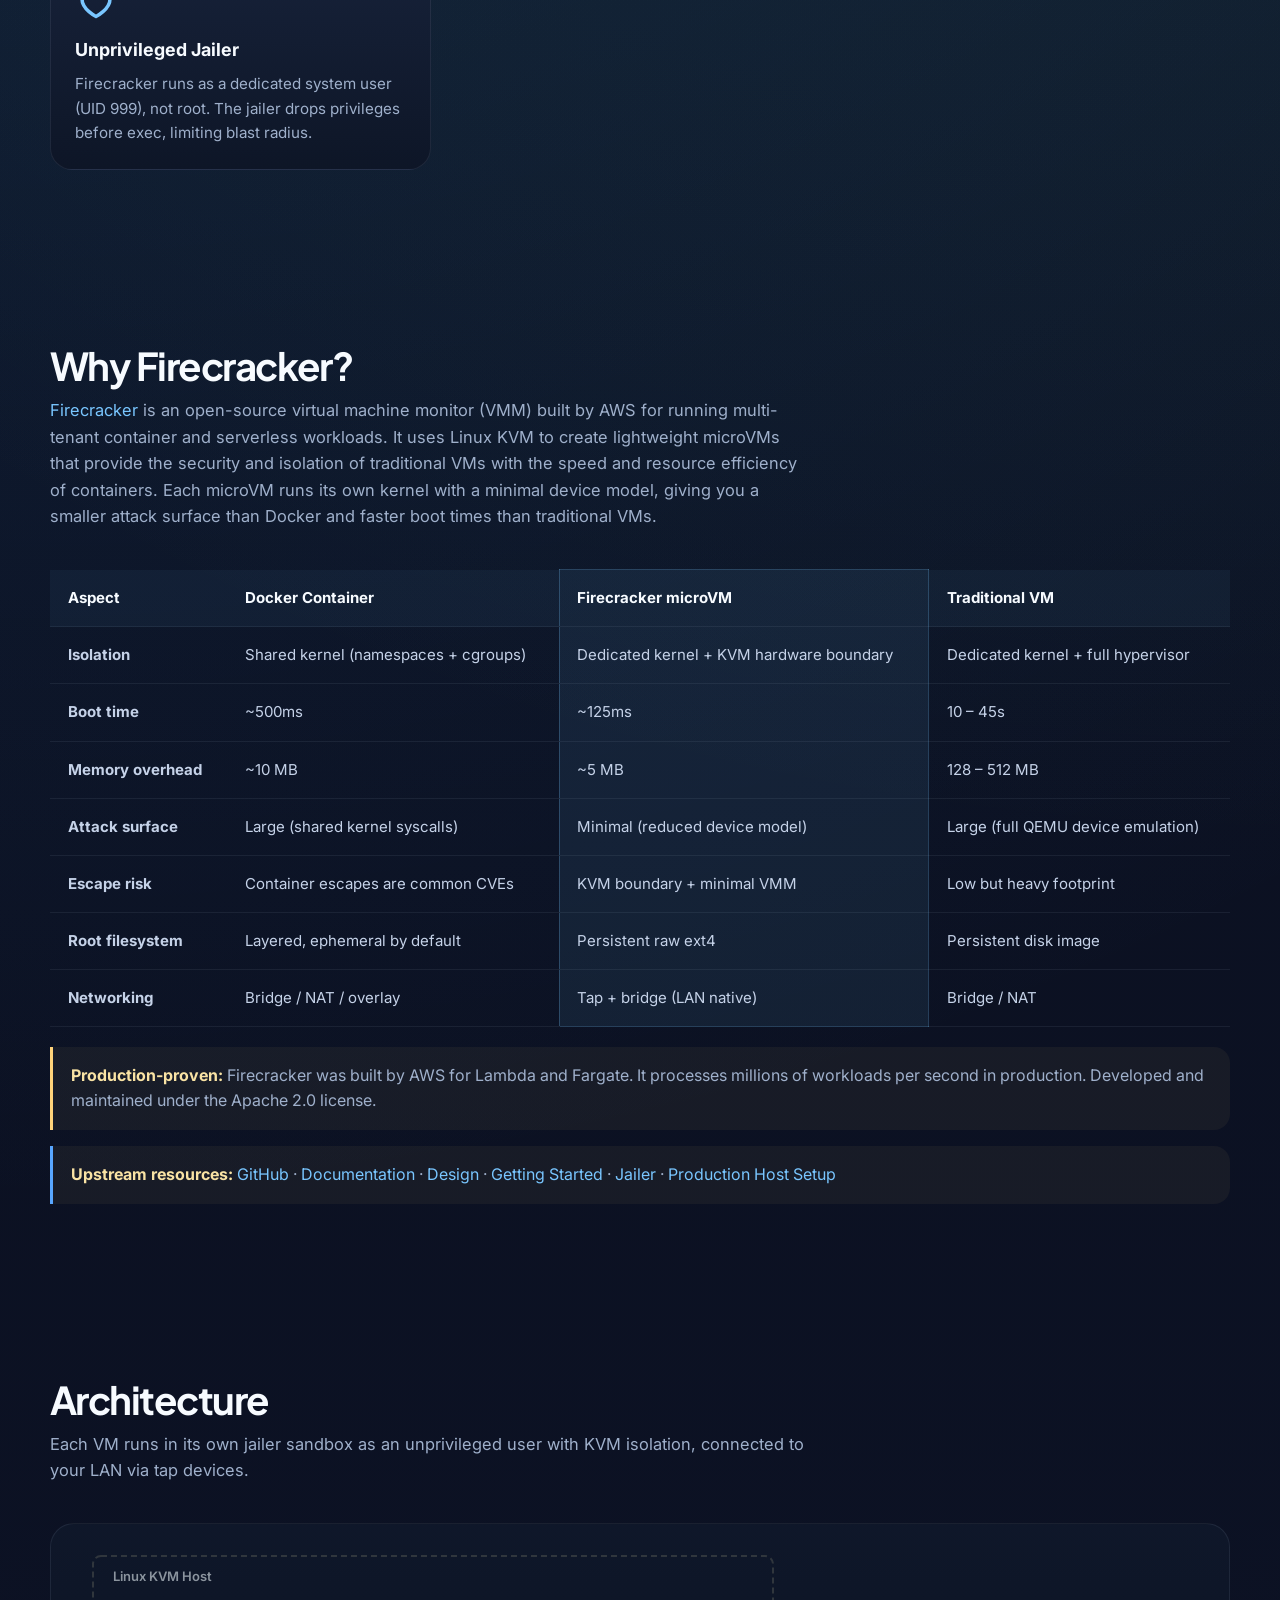
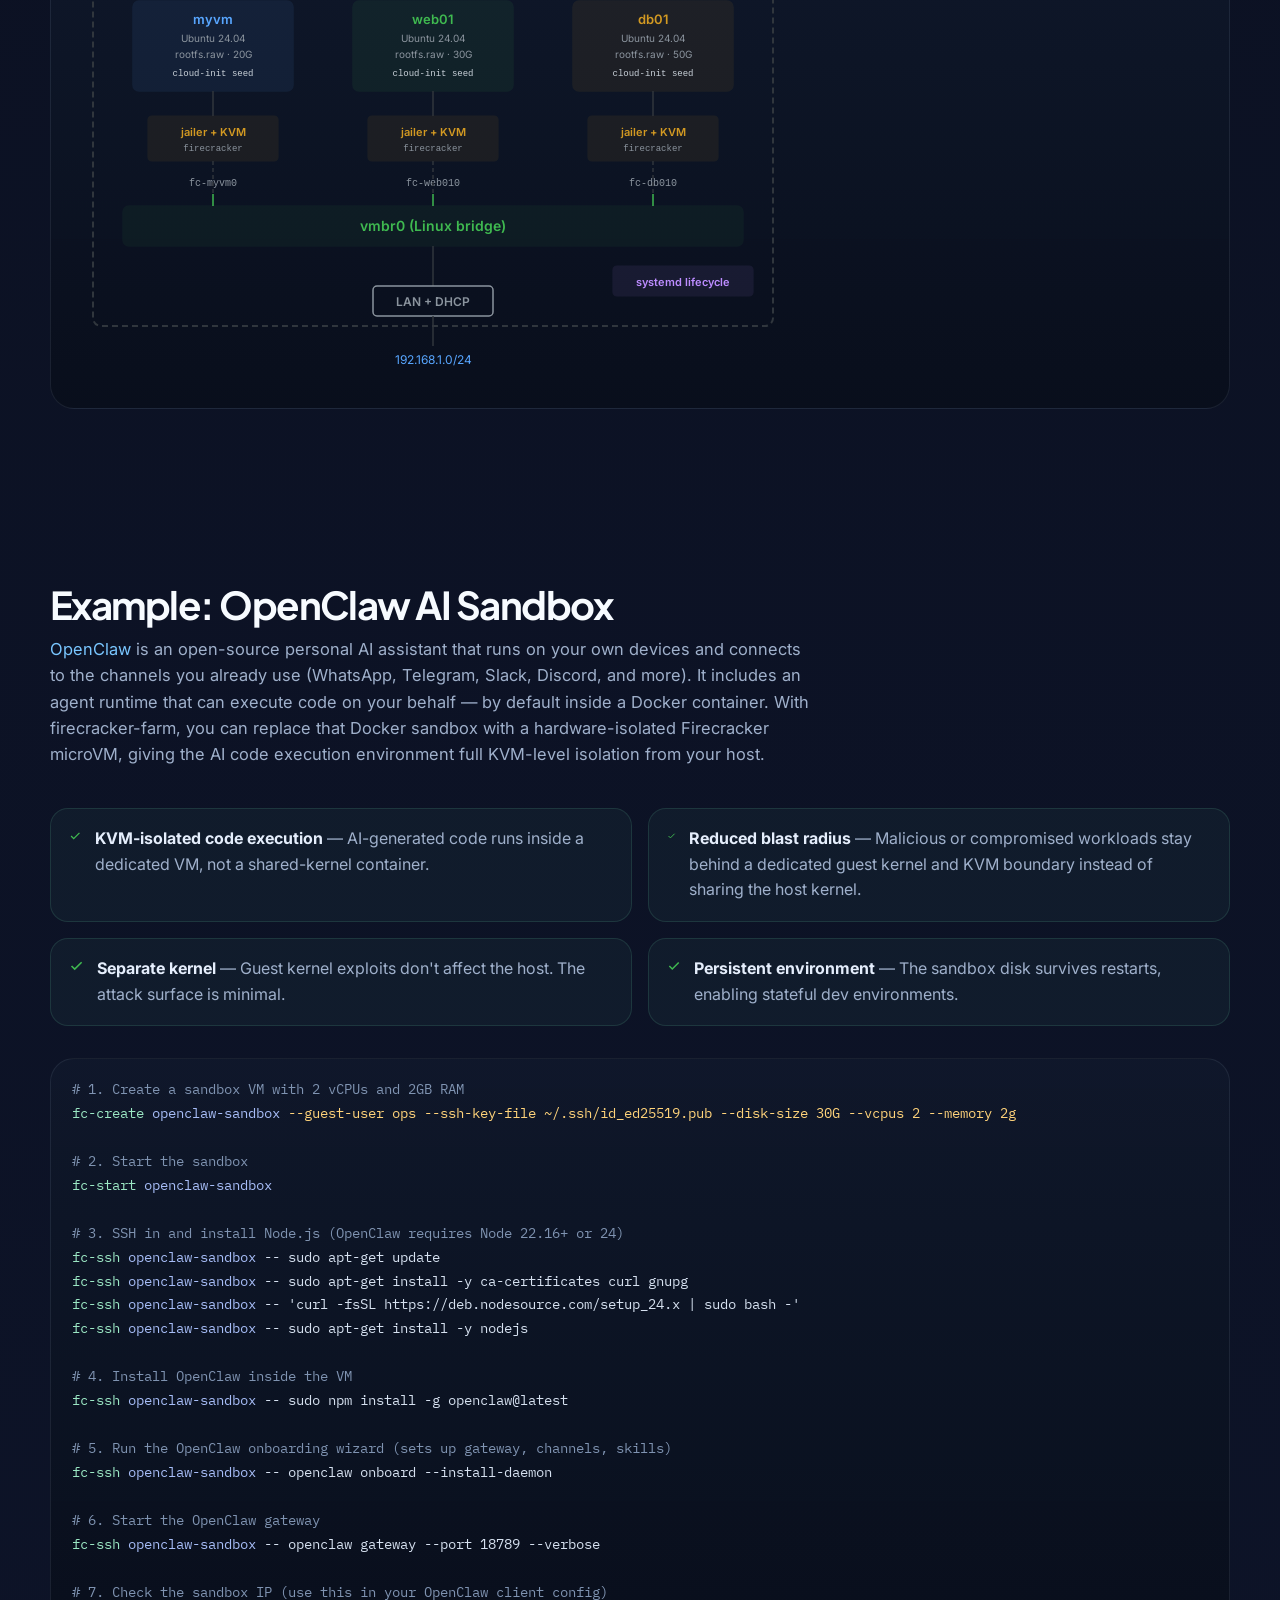
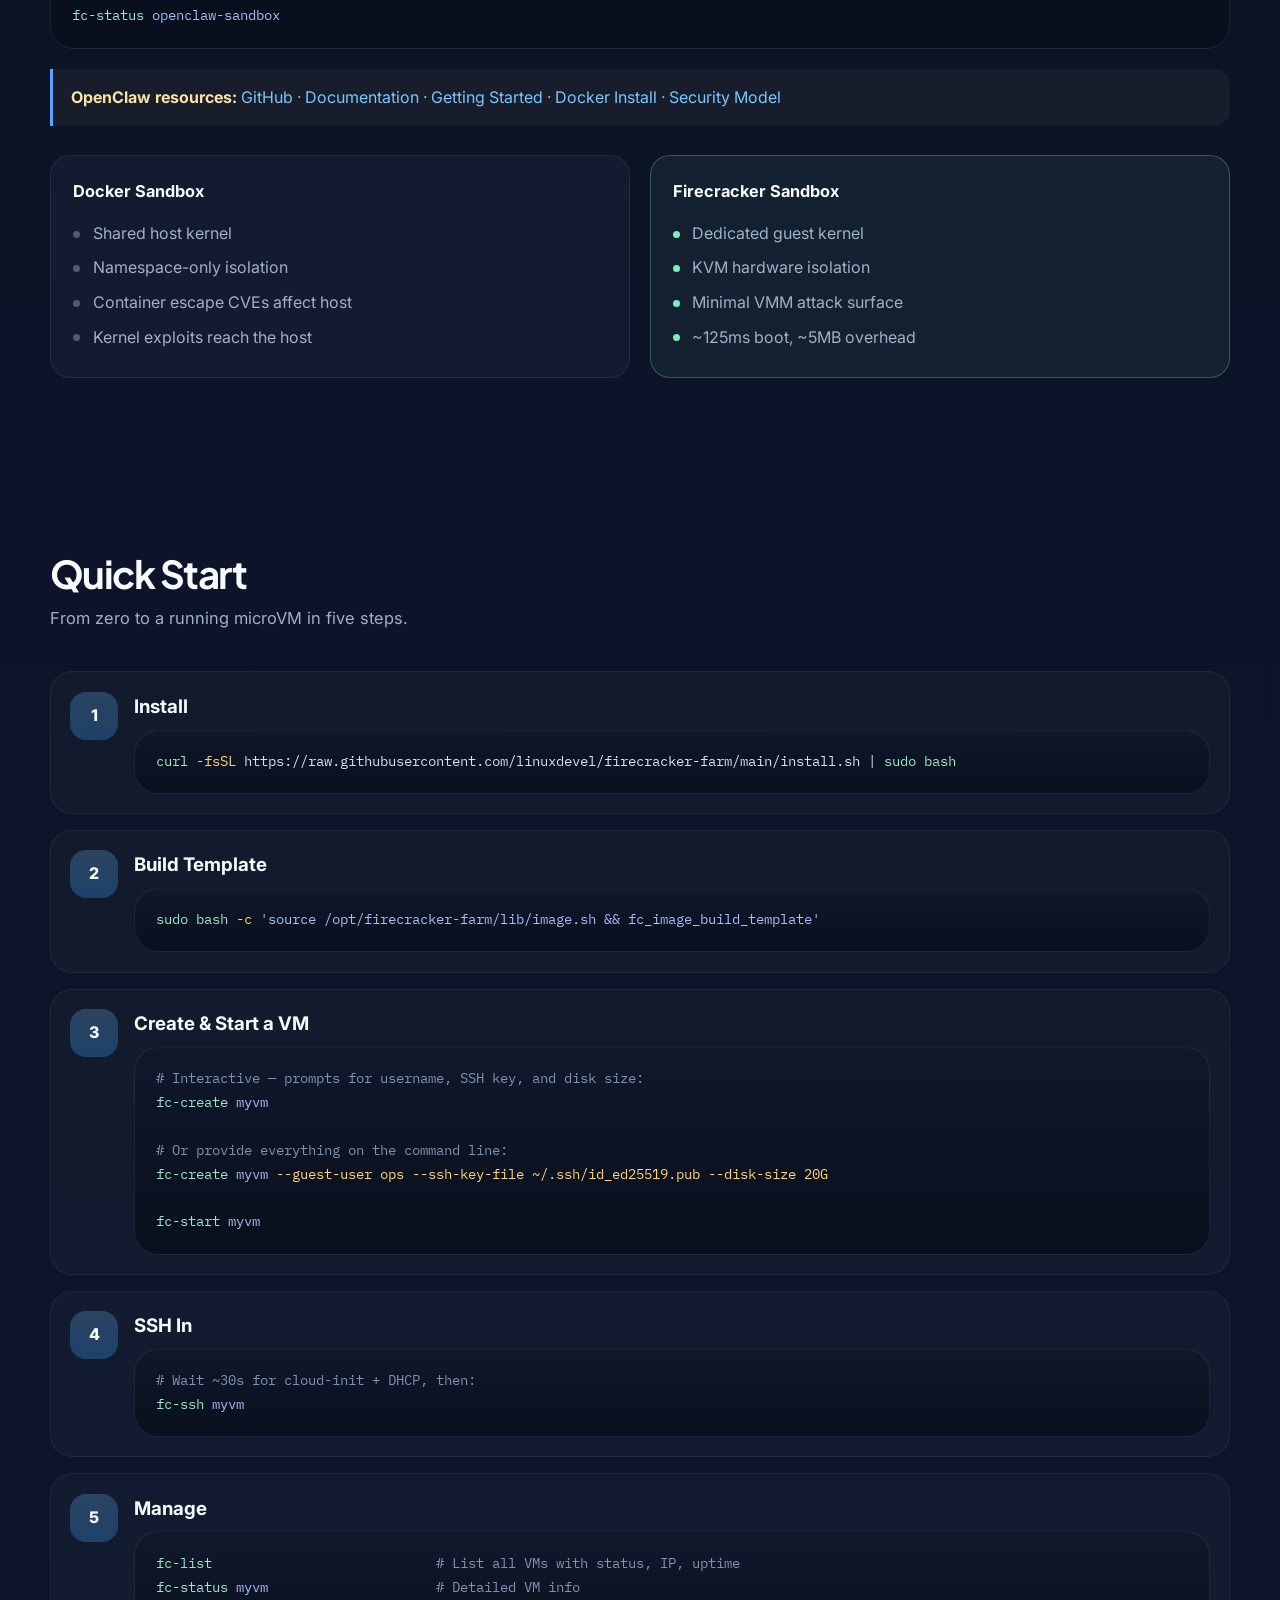
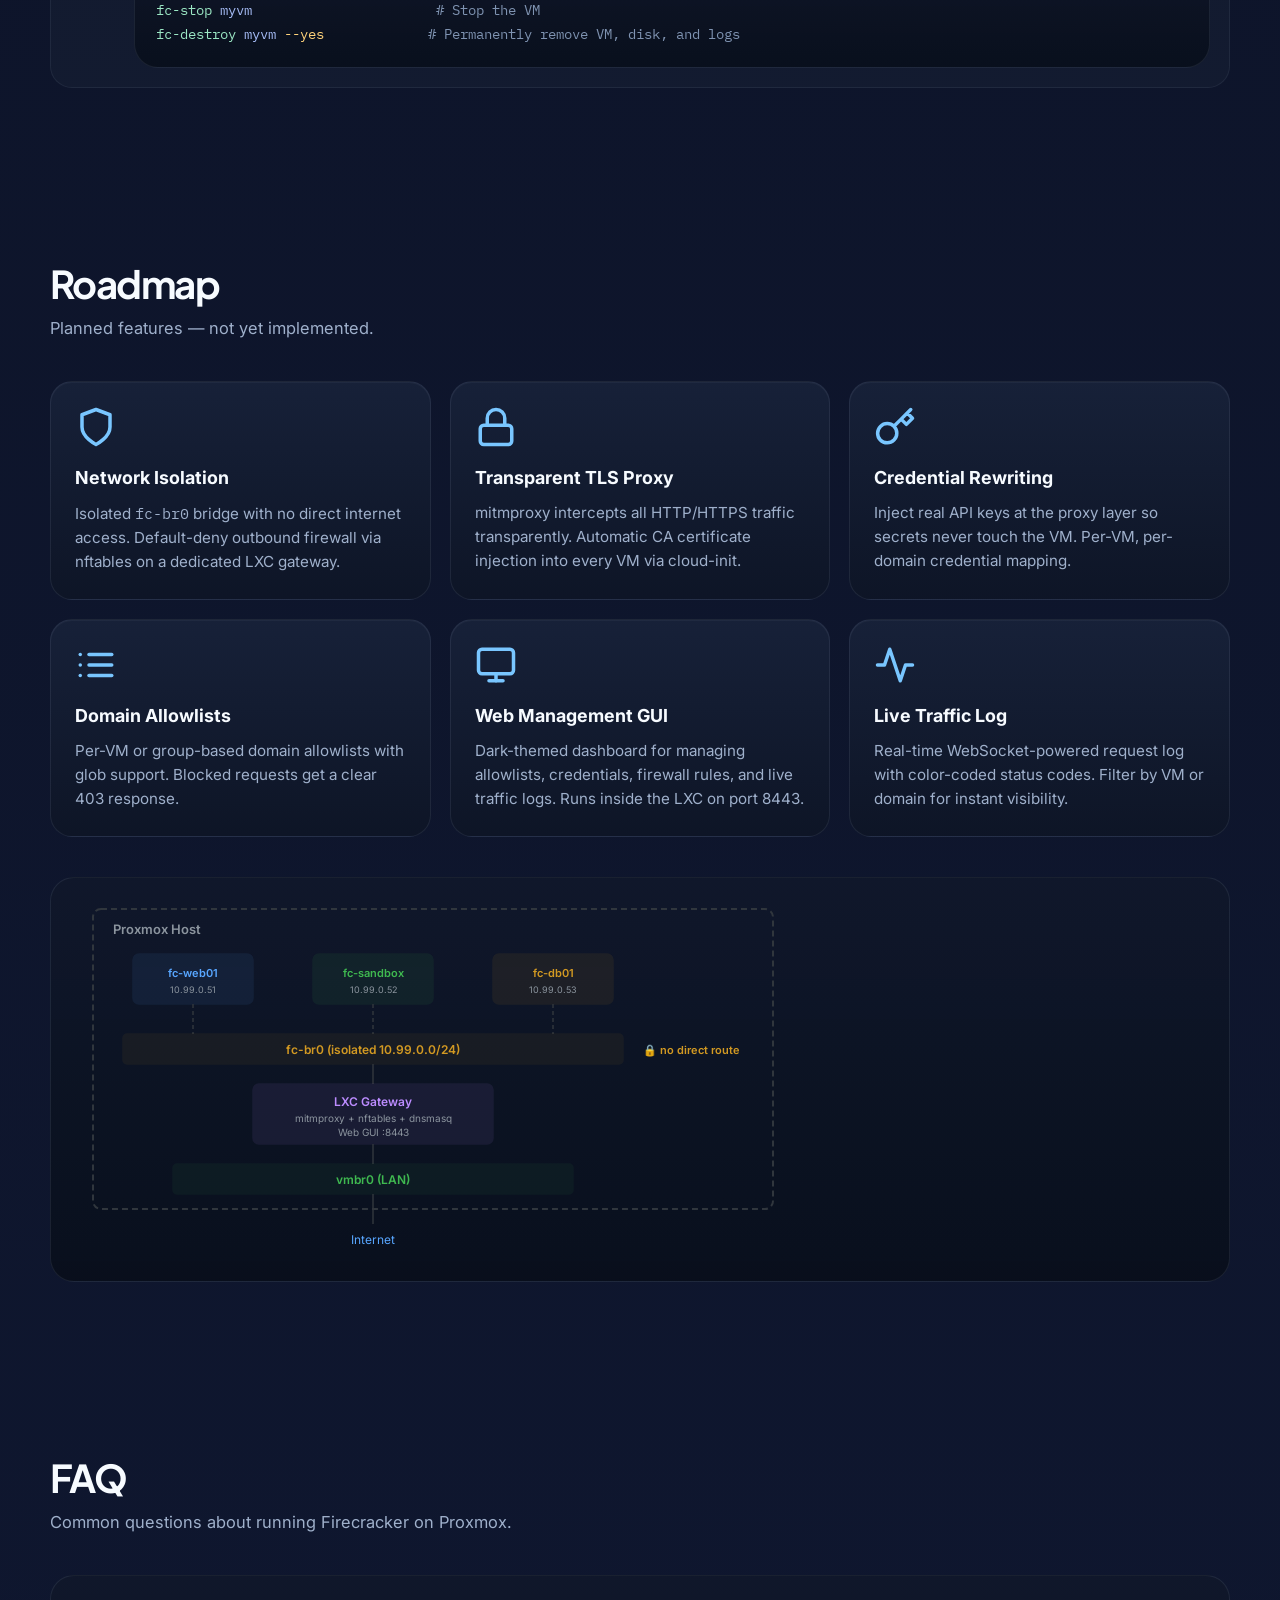
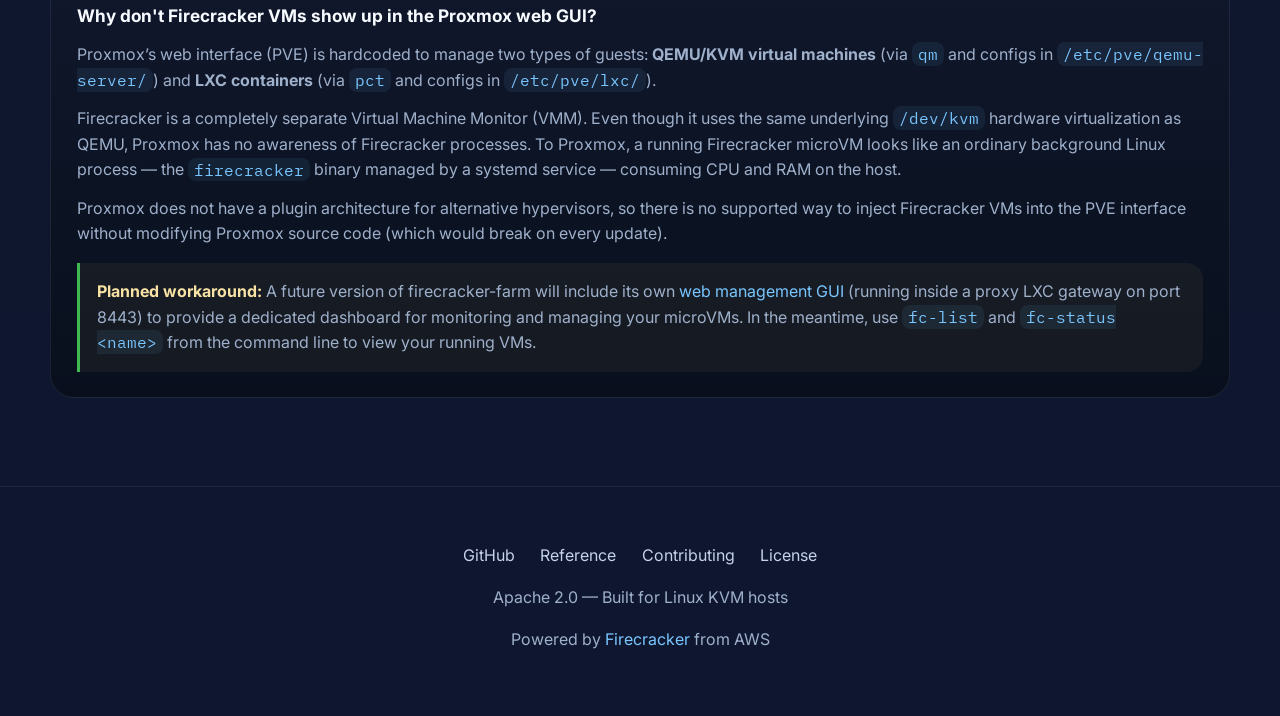
==== commit 166faddd: "feat: polish GitHub Pages site with previewable redesign" ====
--- a/docs/index.html
+++ b/docs/index.html
@@ -11,78 +11,127 @@
   <meta property="og:url" content="https://linuxdevel.github.io/firecracker-farm/">
   <link rel="preconnect" href="https://fonts.googleapis.com">
   <link rel="preconnect" href="https://fonts.gstatic.com" crossorigin>
-  <link href="https://fonts.googleapis.com/css2?family=Inter:wght@400;600;700&display=swap" rel="stylesheet">
+  <link href="https://fonts.googleapis.com/css2?family=IBM+Plex+Mono:wght@400;500&family=Inter:wght@400;500;600;700&family=Plus+Jakarta+Sans:wght@600;700;800&display=swap" rel="stylesheet">
   <link rel="stylesheet" href="style.css">
 </head>
 <body>
 
+<header class="site-header">
+  <div class="container">
+    <a class="brand" href="#top" aria-label="firecracker-farm home">
+      <span class="brand-mark" aria-hidden="true">
+        <svg width="24" height="24" viewBox="0 0 48 48" fill="none" xmlns="http://www.w3.org/2000/svg">
+          <rect x="4" y="8" width="40" height="32" rx="4" stroke="#79c6ff" stroke-width="2" fill="none"/>
+          <rect x="10" y="14" width="10" height="10" rx="2" fill="#79c6ff" opacity="0.3"/>
+          <rect x="24" y="14" width="10" height="10" rx="2" fill="#79f0bb" opacity="0.28"/>
+          <rect x="17" y="28" width="10" height="10" rx="2" fill="#ffd37a" opacity="0.28"/>
+        </svg>
+      </span>
+      <span>firecracker-farm</span>
+    </a>
+    <nav class="site-nav" aria-label="Primary">
+      <a href="#features">Features</a>
+      <a href="#security">Security</a>
+      <a href="#architecture">Architecture</a>
+      <a href="#quickstart">Quickstart</a>
+      <a href="#openclaw">OpenClaw</a>
+      <a href="#roadmap">Roadmap</a>
+      <a href="#faq">FAQ</a>
+    </nav>
+  </div>
+</header>
+
+<div class="trust-strip">
+  <div class="container">
+    <div class="trust-pill"><span class="trust-dot" aria-hidden="true"></span><strong>KVM isolated</strong></div>
+    <div class="trust-pill"><span class="trust-dot" aria-hidden="true"></span><strong>Persistent rootfs</strong></div>
+    <div class="trust-pill"><span class="trust-dot" aria-hidden="true"></span><strong>LAN bridged</strong></div>
+    <div class="trust-pill"><span class="trust-dot" aria-hidden="true"></span><strong>systemd managed</strong></div>
+  </div>
+</div>
+
 <!-- ════════════════════════════════════════════ HERO ════════════════════════════════════════════ -->
-<section class="hero">
-  <div class="container">
-    <div class="hero-logo">
-      <svg width="48" height="48" viewBox="0 0 48 48" fill="none" xmlns="http://www.w3.org/2000/svg">
-        <rect x="4" y="8" width="40" height="32" rx="4" stroke="#58a6ff" stroke-width="2" fill="none"/>
-        <rect x="10" y="14" width="10" height="10" rx="2" fill="#58a6ff" opacity="0.3"/>
-        <rect x="10" y="14" width="10" height="10" rx="2" stroke="#58a6ff" stroke-width="1.5" fill="none"/>
-        <rect x="24" y="14" width="10" height="10" rx="2" fill="#3fb950" opacity="0.3"/>
-        <rect x="24" y="14" width="10" height="10" rx="2" stroke="#3fb950" stroke-width="1.5" fill="none"/>
-        <rect x="17" y="28" width="10" height="10" rx="2" fill="#d29922" opacity="0.3"/>
-        <rect x="17" y="28" width="10" height="10" rx="2" stroke="#d29922" stroke-width="1.5" fill="none"/>
-        <circle cx="15" cy="19" r="2" fill="#58a6ff"/>
-        <circle cx="29" cy="19" r="2" fill="#3fb950"/>
-        <circle cx="22" cy="33" r="2" fill="#d29922"/>
-      </svg>
-      firecracker-farm
-    </div>
-    <p class="hero-tagline">
-      Create, start, stop, and SSH into hardware-isolated microVMs with simple shell commands.
-      Persistent disks. DHCP networking. Systemd lifecycle. On your Linux KVM host.
-    </p>
-    <div class="hero-install">
-      <span>$</span> curl -fsSL https://raw.githubusercontent.com/linuxdevel/firecracker-farm/main/install.sh | sudo bash
-    </div>
-    <div class="hero-actions">
-      <a href="#quickstart" class="btn btn-primary">Get Started</a>
-      <a href="https://github.com/linuxdevel/firecracker-farm" class="btn btn-secondary">
-        <svg width="20" height="20" viewBox="0 0 16 16" fill="currentColor"><path d="M8 0C3.58 0 0 3.58 0 8c0 3.54 2.29 6.53 5.47 7.59.4.07.55-.17.55-.38 0-.19-.01-.82-.01-1.49-2.01.37-2.53-.49-2.69-.94-.09-.23-.48-.94-.82-1.13-.28-.15-.68-.52-.01-.53.63-.01 1.08.58 1.23.82.72 1.21 1.87.87 2.33.66.07-.52.28-.87.51-1.07-1.78-.2-3.64-.89-3.64-3.95 0-.87.31-1.59.82-2.15-.08-.2-.36-1.02.08-2.12 0 0 .67-.21 2.2.82.64-.18 1.32-.27 2-.27.68 0 1.36.09 2 .27 1.53-1.04 2.2-.82 2.2-.82.44 1.1.16 1.92.08 2.12.51.56.82 1.27.82 2.15 0 3.07-1.87 3.75-3.65 3.95.29.25.54.73.54 1.48 0 1.07-.01 1.93-.01 2.2 0 .21.15.46.55.38A8.013 8.013 0 0016 8c0-4.42-3.58-8-8-8z"/></svg>
-        GitHub
-      </a>
-    </div>
-
-    <!-- Hero graphic: stylized VM fleet -->
-    <div class="hero-graphic">
-      <svg width="600" height="200" viewBox="0 0 600 200" fill="none" xmlns="http://www.w3.org/2000/svg">
-        <!-- VMs -->
-        <rect x="60" y="20" width="100" height="60" rx="6" fill="#58a6ff" opacity="0.1" stroke="#58a6ff" stroke-width="1.5"/>
-        <text x="110" y="45" text-anchor="middle" fill="#58a6ff" font-family="Inter,sans-serif" font-size="11" font-weight="600">fc-web01</text>
-        <text x="110" y="62" text-anchor="middle" fill="#8b949e" font-family="Inter,sans-serif" font-size="9">2 vCPU · 2G</text>
-
-        <rect x="250" y="20" width="100" height="60" rx="6" fill="#3fb950" opacity="0.1" stroke="#3fb950" stroke-width="1.5"/>
-        <text x="300" y="45" text-anchor="middle" fill="#3fb950" font-family="Inter,sans-serif" font-size="11" font-weight="600">fc-app01</text>
-        <text x="300" y="62" text-anchor="middle" fill="#8b949e" font-family="Inter,sans-serif" font-size="9">4 vCPU · 4G</text>
-
-        <rect x="440" y="20" width="100" height="60" rx="6" fill="#d29922" opacity="0.1" stroke="#d29922" stroke-width="1.5"/>
-        <text x="490" y="45" text-anchor="middle" fill="#d29922" font-family="Inter,sans-serif" font-size="11" font-weight="600">fc-db01</text>
-        <text x="490" y="62" text-anchor="middle" fill="#8b949e" font-family="Inter,sans-serif" font-size="9">2 vCPU · 8G</text>
-
-        <!-- KVM labels -->
-        <text x="110" y="100" text-anchor="middle" fill="#8b949e" font-family="monospace" font-size="9">KVM</text>
-        <text x="300" y="100" text-anchor="middle" fill="#8b949e" font-family="monospace" font-size="9">KVM</text>
-        <text x="490" y="100" text-anchor="middle" fill="#8b949e" font-family="monospace" font-size="9">KVM</text>
-
-        <!-- Tap lines -->
-        <line x1="110" y1="80" x2="110" y2="130" stroke="#30363d" stroke-width="1.5" stroke-dasharray="4 3"/>
-        <line x1="300" y1="80" x2="300" y2="130" stroke="#30363d" stroke-width="1.5" stroke-dasharray="4 3"/>
-        <line x1="490" y1="80" x2="490" y2="130" stroke="#30363d" stroke-width="1.5" stroke-dasharray="4 3"/>
-
-        <!-- Bridge -->
-        <rect x="40" y="130" width="520" height="30" rx="4" fill="#3fb950" opacity="0.08" stroke="#3fb950" stroke-width="1.5"/>
-        <text x="300" y="150" text-anchor="middle" fill="#3fb950" font-family="Inter,sans-serif" font-size="12" font-weight="600">vmbr0</text>
-
-        <!-- LAN -->
-        <line x1="300" y1="160" x2="300" y2="185" stroke="#30363d" stroke-width="1.5"/>
-        <text x="300" y="198" text-anchor="middle" fill="#8b949e" font-family="Inter,sans-serif" font-size="11">LAN · DHCP</text>
-      </svg>
+<section class="hero" id="top">
+  <div class="container">
+    <div class="hero-shell">
+      <div class="hero-layout">
+        <div>
+          <div class="eyebrow">Persistent Firecracker fleet operations</div>
+          <div class="hero-logo">
+            <svg width="48" height="48" viewBox="0 0 48 48" fill="none" xmlns="http://www.w3.org/2000/svg">
+              <rect x="4" y="8" width="40" height="32" rx="4" stroke="#79c6ff" stroke-width="2" fill="none"/>
+              <rect x="10" y="14" width="10" height="10" rx="2" fill="#79c6ff" opacity="0.3"/>
+              <rect x="10" y="14" width="10" height="10" rx="2" stroke="#79c6ff" stroke-width="1.5" fill="none"/>
+              <rect x="24" y="14" width="10" height="10" rx="2" fill="#79f0bb" opacity="0.3"/>
+              <rect x="24" y="14" width="10" height="10" rx="2" stroke="#79f0bb" stroke-width="1.5" fill="none"/>
+              <rect x="17" y="28" width="10" height="10" rx="2" fill="#ffd37a" opacity="0.3"/>
+              <rect x="17" y="28" width="10" height="10" rx="2" stroke="#ffd37a" stroke-width="1.5" fill="none"/>
+              <circle cx="15" cy="19" r="2" fill="#79c6ff"/>
+              <circle cx="29" cy="19" r="2" fill="#79f0bb"/>
+              <circle cx="22" cy="33" r="2" fill="#ffd37a"/>
+            </svg>
+            firecracker-farm
+          </div>
+          <p class="hero-tagline">
+            Create, start, stop, and SSH into hardware-isolated microVMs with simple shell commands.
+            Persistent disks. DHCP networking. Systemd lifecycle. On your Linux KVM host.
+          </p>
+          <p class="hero-lede">
+            A shell-first control plane for operators who want Firecracker speed, KVM isolation, and LAN-native guests without adopting a heavyweight virtualization stack.
+          </p>
+          <div class="hero-actions">
+            <a href="#quickstart" class="btn btn-primary">Get Started</a>
+            <a href="https://github.com/linuxdevel/firecracker-farm" class="btn btn-secondary">
+              <svg width="20" height="20" viewBox="0 0 16 16" fill="currentColor"><path d="M8 0C3.58 0 0 3.58 0 8c0 3.54 2.29 6.53 5.47 7.59.4.07.55-.17.55-.38 0-.19-.01-.82-.01-1.49-2.01.37-2.53-.49-2.69-.94-.09-.23-.48-.94-.82-1.13-.28-.15-.68-.52-.01-.53.63-.01 1.08.58 1.23.82.72 1.21 1.87.87 2.33.66.07-.52.28-.87.51-1.07-1.78-.2-3.64-.89-3.64-3.95 0-.87.31-1.59.82-2.15-.08-.2-.36-1.02.08-2.12 0 0 .67-.21 2.2.82.64-.18 1.32-.27 2-.27.68 0 1.36.09 2 .27 1.53-1.04 2.2-.82 2.2-.82.44 1.1.16 1.92.08 2.12.51.56.82 1.27.82 2.15 0 3.07-1.87 3.75-3.65 3.95.29.25.54.73.54 1.48 0 1.07-.01 1.93-.01 2.2 0 .21.15.46.55.38A8.013 8.013 0 0016 8c0-4.42-3.58-8-8-8z"/></svg>
+              GitHub
+            </a>
+            <a href="preview.html" class="btn btn-secondary">Compare Visual Directions</a>
+          </div>
+          <div class="hero-install">
+            <span>$</span> curl -fsSL https://raw.githubusercontent.com/linuxdevel/firecracker-farm/main/install.sh | sudo bash
+          </div>
+        </div>
+
+        <div>
+          <div class="hero-graphic">
+            <svg width="600" height="200" viewBox="0 0 600 200" fill="none" xmlns="http://www.w3.org/2000/svg">
+              <rect x="60" y="20" width="100" height="60" rx="6" fill="#79c6ff" opacity="0.1" stroke="#79c6ff" stroke-width="1.5"/>
+              <text x="110" y="45" text-anchor="middle" fill="#79c6ff" font-family="Inter,sans-serif" font-size="11" font-weight="600">fc-web01</text>
+              <text x="110" y="62" text-anchor="middle" fill="#9fb0cb" font-family="Inter,sans-serif" font-size="9">2 vCPU · 2G</text>
+              <rect x="250" y="20" width="100" height="60" rx="6" fill="#79f0bb" opacity="0.1" stroke="#79f0bb" stroke-width="1.5"/>
+              <text x="300" y="45" text-anchor="middle" fill="#79f0bb" font-family="Inter,sans-serif" font-size="11" font-weight="600">fc-app01</text>
+              <text x="300" y="62" text-anchor="middle" fill="#9fb0cb" font-family="Inter,sans-serif" font-size="9">4 vCPU · 4G</text>
+              <rect x="440" y="20" width="100" height="60" rx="6" fill="#ffd37a" opacity="0.1" stroke="#ffd37a" stroke-width="1.5"/>
+              <text x="490" y="45" text-anchor="middle" fill="#ffd37a" font-family="Inter,sans-serif" font-size="11" font-weight="600">fc-db01</text>
+              <text x="490" y="62" text-anchor="middle" fill="#9fb0cb" font-family="Inter,sans-serif" font-size="9">2 vCPU · 8G</text>
+              <text x="110" y="100" text-anchor="middle" fill="#9fb0cb" font-family="monospace" font-size="9">KVM</text>
+              <text x="300" y="100" text-anchor="middle" fill="#9fb0cb" font-family="monospace" font-size="9">KVM</text>
+              <text x="490" y="100" text-anchor="middle" fill="#9fb0cb" font-family="monospace" font-size="9">KVM</text>
+              <line x1="110" y1="80" x2="110" y2="130" stroke="#31415f" stroke-width="1.5" stroke-dasharray="4 3"/>
+              <line x1="300" y1="80" x2="300" y2="130" stroke="#31415f" stroke-width="1.5" stroke-dasharray="4 3"/>
+              <line x1="490" y1="80" x2="490" y2="130" stroke="#31415f" stroke-width="1.5" stroke-dasharray="4 3"/>
+              <rect x="40" y="130" width="520" height="30" rx="4" fill="#79f0bb" opacity="0.08" stroke="#79f0bb" stroke-width="1.5"/>
+              <text x="300" y="150" text-anchor="middle" fill="#79f0bb" font-family="Inter,sans-serif" font-size="12" font-weight="600">vmbr0</text>
+              <line x1="300" y1="160" x2="300" y2="185" stroke="#31415f" stroke-width="1.5"/>
+              <text x="300" y="198" text-anchor="middle" fill="#9fb0cb" font-family="Inter,sans-serif" font-size="11">LAN · DHCP</text>
+            </svg>
+          </div>
+          <div class="hero-proof">
+            <div class="proof-card">
+              <strong>Fast provisioning</strong>
+              <span>Clone from an Ubuntu cloud template and boot in seconds.</span>
+            </div>
+            <div class="proof-card">
+              <strong>Operator friendly</strong>
+              <span>Simple `fc-*` commands for create, lifecycle, status, and SSH.</span>
+            </div>
+            <div class="proof-card">
+              <strong>Host aligned</strong>
+              <span>Uses your existing Linux bridge and systemd primitives.</span>
+            </div>
+          </div>
+        </div>
+      </div>
     </div>
   </div>
 </section>
@@ -360,7 +409,7 @@
       </div>
       <div class="benefit">
         <svg class="benefit-icon" width="20" height="20" viewBox="0 0 24 24" fill="none" stroke="#3fb950" stroke-width="2.5"><polyline points="20 6 9 17 4 12"/></svg>
-        <p><strong>No container escapes</strong> &mdash; Even malicious code cannot cross the KVM hardware boundary.</p>
+        <p><strong>Reduced blast radius</strong> &mdash; Malicious or compromised workloads stay behind a dedicated guest kernel and KVM boundary instead of sharing the host kernel.</p>
       </div>
       <div class="benefit">
         <svg class="benefit-icon" width="20" height="20" viewBox="0 0 24 24" fill="none" stroke="#3fb950" stroke-width="2.5"><polyline points="20 6 9 17 4 12"/></svg>
@@ -434,7 +483,7 @@
 <section id="quickstart">
   <div class="container">
     <h2 class="section-title">Quick Start</h2>
-    <p class="section-subtitle">From zero to a running microVM in four steps.</p>
+    <p class="section-subtitle">From zero to a running microVM in five steps.</p>
 
     <div class="quickstart-steps">
       <div class="quickstart-step">
--- a/docs/style.css
+++ b/docs/style.css
@@ -1,356 +1,955 @@
-/* firecracker-farm GitHub Pages — dark theme */
-
-/* ── Custom properties ── */
 :root {
-  --bg: #0d1117;
-  --surface: #161b22;
-  --surface-raised: #1c2129;
-  --border: #30363d;
-  --border-accent: #58a6ff;
-  --text: #c9d1d9;
-  --text-muted: #8b949e;
-  --text-bright: #f0f6fc;
-  --accent: #58a6ff;
-  --accent-glow: rgba(88, 166, 255, 0.15);
-  --orange: #d29922;
-  --green: #3fb950;
-  --red: #f85149;
-  --purple: #bc8cff;
-  --font: 'Inter', -apple-system, BlinkMacSystemFont, 'Segoe UI', Helvetica, Arial, sans-serif;
-  --mono: 'SFMono-Regular', Consolas, 'Liberation Mono', Menlo, monospace;
-  --max-w: 1140px;
-  --radius: 8px;
-}
-
-/* ── Reset ── */
-*, *::before, *::after { box-sizing: border-box; margin: 0; padding: 0; }
-html { scroll-behavior: smooth; }
+  --bg: #0b1020;
+  --bg-elevated: rgba(16, 24, 43, 0.82);
+  --surface: #11192d;
+  --surface-2: #17213a;
+  --surface-3: #0f1730;
+  --border: rgba(148, 163, 184, 0.18);
+  --border-strong: rgba(125, 211, 252, 0.34);
+  --text: #e5eefc;
+  --text-muted: #9fb0cb;
+  --text-soft: #c5d2e8;
+  --accent: #79c6ff;
+  --accent-strong: #3ba7ff;
+  --accent-warm: #ffd37a;
+  --accent-green: #79f0bb;
+  --shadow: 0 30px 80px rgba(5, 10, 24, 0.42);
+  --radius-lg: 24px;
+  --radius-md: 16px;
+  --radius-sm: 12px;
+  --page-max: 1180px;
+  --font-display: "Plus Jakarta Sans", "Segoe UI", sans-serif;
+  --font-body: "Inter", "Segoe UI", sans-serif;
+  --font-mono: "IBM Plex Mono", "SFMono-Regular", Consolas, monospace;
+}
+
+* , *::before, *::after {
+  box-sizing: border-box;
+}
+
+html {
+  scroll-behavior: smooth;
+}
+
 body {
-  font-family: var(--font);
-  background: var(--bg);
+  margin: 0;
+  min-width: 320px;
+  font-family: var(--font-body);
   color: var(--text);
   line-height: 1.6;
+  background:
+    radial-gradient(circle at top left, rgba(59, 167, 255, 0.18), transparent 32%),
+    radial-gradient(circle at top right, rgba(121, 240, 187, 0.12), transparent 28%),
+    linear-gradient(180deg, #08101f 0%, #0b1020 18%, #0f1730 100%);
   -webkit-font-smoothing: antialiased;
 }
-a { color: var(--accent); text-decoration: none; }
-a:hover { text-decoration: underline; }
-img, svg { display: block; max-width: 100%; }
-
-/* ── Layout ── */
-.container { max-width: var(--max-w); margin: 0 auto; padding: 0 1.5rem; }
-section { padding: 5rem 0; }
-.section-title {
-  font-size: 2rem;
+
+a {
+  color: var(--accent);
+  text-decoration: none;
+}
+
+a:hover {
+  text-decoration: underline;
+}
+
+img,
+svg {
+  display: block;
+  max-width: 100%;
+}
+
+code {
+  font-family: var(--font-mono);
+}
+
+.container {
+  width: min(var(--page-max), calc(100% - 2rem));
+  margin: 0 auto;
+}
+
+.site-header {
+  position: sticky;
+  top: 0;
+  z-index: 40;
+  backdrop-filter: blur(18px);
+  background: rgba(8, 13, 26, 0.78);
+  border-bottom: 1px solid rgba(148, 163, 184, 0.12);
+}
+
+.site-header .container {
+  display: flex;
+  align-items: center;
+  justify-content: space-between;
+  gap: 1rem;
+  min-height: 76px;
+}
+
+.brand {
+  display: inline-flex;
+  align-items: center;
+  gap: 0.8rem;
+  color: var(--text);
+  font-family: var(--font-display);
   font-weight: 700;
-  color: var(--text-bright);
-  margin-bottom: 0.5rem;
-}
-.section-subtitle {
-  color: var(--text-muted);
-  font-size: 1.125rem;
-  margin-bottom: 3rem;
-  max-width: 640px;
-}
-
-/* ── Hero ── */
+  letter-spacing: -0.03em;
+}
+
+.brand-mark {
+  width: 42px;
+  height: 42px;
+  border-radius: 14px;
+  display: grid;
+  place-items: center;
+  background: linear-gradient(135deg, rgba(121, 198, 255, 0.22), rgba(121, 240, 187, 0.16));
+  border: 1px solid rgba(121, 198, 255, 0.28);
+  box-shadow: inset 0 1px 0 rgba(255, 255, 255, 0.08);
+}
+
+.site-nav {
+  display: flex;
+  align-items: center;
+  gap: 0.3rem;
+  flex-wrap: wrap;
+  justify-content: flex-end;
+}
+
+.site-nav a {
+  color: var(--text-muted);
+  padding: 0.55rem 0.85rem;
+  border-radius: 999px;
+  font-size: 0.94rem;
+  font-weight: 600;
+}
+
+.site-nav a:hover {
+  text-decoration: none;
+  color: var(--text);
+  background: rgba(148, 163, 184, 0.1);
+}
+
+.trust-strip {
+  border-bottom: 1px solid rgba(148, 163, 184, 0.12);
+  background: linear-gradient(180deg, rgba(13, 21, 40, 0.9), rgba(10, 17, 31, 0.82));
+}
+
+.trust-strip .container {
+  display: grid;
+  grid-template-columns: repeat(4, minmax(0, 1fr));
+  gap: 0.85rem;
+  padding: 0.9rem 0;
+}
+
+.trust-pill {
+  display: flex;
+  align-items: center;
+  gap: 0.7rem;
+  padding: 0.75rem 0.9rem;
+  border-radius: 999px;
+  background: rgba(121, 198, 255, 0.06);
+  border: 1px solid rgba(121, 198, 255, 0.12);
+  color: var(--text-soft);
+  font-size: 0.94rem;
+}
+
+.trust-pill strong {
+  color: var(--text);
+}
+
+.trust-dot {
+  width: 10px;
+  height: 10px;
+  border-radius: 999px;
+  background: linear-gradient(180deg, var(--accent-green), #34d399);
+  box-shadow: 0 0 0 6px rgba(121, 240, 187, 0.08);
+  flex: 0 0 auto;
+}
+
+section {
+  padding: 5.5rem 0;
+}
+
 .hero {
-  text-align: center;
-  padding: 7rem 0 5rem;
+  padding-top: 4.5rem;
+}
+
+.hero-shell {
   position: relative;
   overflow: hidden;
-}
-.hero::before {
-  content: '';
+  padding: 2.1rem;
+  border: 1px solid rgba(121, 198, 255, 0.14);
+  border-radius: 32px;
+  background:
+    linear-gradient(180deg, rgba(18, 27, 49, 0.92), rgba(10, 16, 30, 0.96)),
+    linear-gradient(135deg, rgba(59, 167, 255, 0.08), rgba(121, 240, 187, 0.04));
+  box-shadow: var(--shadow);
+}
+
+.hero-shell::before {
+  content: "";
   position: absolute;
-  top: -40%; left: 50%; transform: translateX(-50%);
-  width: 800px; height: 800px;
-  background: radial-gradient(circle, var(--accent-glow) 0%, transparent 70%);
+  inset: -20% auto auto 55%;
+  width: 340px;
+  height: 340px;
+  border-radius: 999px;
+  background: radial-gradient(circle, rgba(121, 198, 255, 0.26), transparent 70%);
   pointer-events: none;
-  z-index: 0;
-}
-.hero > * { position: relative; z-index: 1; }
+}
+
+.hero-layout {
+  position: relative;
+  z-index: 1;
+  display: grid;
+  grid-template-columns: minmax(0, 1.15fr) minmax(320px, 0.85fr);
+  gap: 2rem;
+  align-items: center;
+}
+
+.eyebrow {
+  display: inline-flex;
+  align-items: center;
+  gap: 0.6rem;
+  margin-bottom: 1rem;
+  padding: 0.45rem 0.75rem;
+  border-radius: 999px;
+  border: 1px solid rgba(121, 198, 255, 0.18);
+  background: rgba(121, 198, 255, 0.06);
+  color: var(--accent);
+  font-size: 0.86rem;
+  font-weight: 700;
+  letter-spacing: 0.02em;
+  text-transform: uppercase;
+}
+
 .hero-logo {
   display: inline-flex;
   align-items: center;
-  gap: 0.75rem;
-  font-size: 2.75rem;
-  font-weight: 700;
-  color: var(--text-bright);
+  gap: 0.9rem;
   margin-bottom: 1rem;
-}
-.hero-logo svg { flex-shrink: 0; }
+  font-family: var(--font-display);
+  font-size: clamp(2.45rem, 5vw, 4.5rem);
+  line-height: 1;
+  font-weight: 800;
+  letter-spacing: -0.05em;
+  color: #f7fbff;
+}
+
+.hero-logo svg {
+  width: 52px;
+  height: 52px;
+}
+
 .hero-tagline {
-  font-size: 1.25rem;
-  color: var(--text-muted);
-  max-width: 560px;
-  margin: 0 auto 2.5rem;
-}
-.hero-install {
-  display: inline-block;
-  background: var(--surface);
-  border: 1px solid var(--border);
-  border-radius: var(--radius);
-  padding: 0.75rem 1.5rem;
-  font-family: var(--mono);
-  font-size: 0.9rem;
-  color: var(--green);
-  margin-bottom: 2rem;
-  user-select: all;
-  cursor: text;
-}
-.hero-install span { color: var(--text-muted); }
-.hero-actions { display: flex; gap: 1rem; justify-content: center; flex-wrap: wrap; }
+  max-width: 640px;
+  margin: 0 0 1.5rem;
+  color: var(--text-soft);
+  font-size: clamp(1.08rem, 2vw, 1.3rem);
+}
+
+.hero-lede {
+  max-width: 620px;
+  margin: 0 0 1.8rem;
+  color: var(--text-muted);
+  font-size: 1rem;
+}
+
+.hero-actions {
+  display: flex;
+  gap: 0.9rem;
+  flex-wrap: wrap;
+  margin-bottom: 1.3rem;
+}
+
 .btn {
   display: inline-flex;
   align-items: center;
-  gap: 0.5rem;
-  padding: 0.75rem 1.5rem;
-  border-radius: var(--radius);
-  font-weight: 600;
+  justify-content: center;
+  gap: 0.55rem;
+  min-height: 48px;
+  padding: 0.8rem 1.2rem;
+  border-radius: 999px;
+  border: 1px solid transparent;
   font-size: 0.95rem;
-  transition: opacity 0.15s;
-}
-.btn:hover { text-decoration: none; opacity: 0.85; }
-.btn-primary { background: var(--accent); color: var(--bg); }
-.btn-secondary { background: var(--surface); color: var(--text); border: 1px solid var(--border); }
-
-/* ── Hero graphic ── */
-.hero-graphic { margin: 3rem auto 0; max-width: 600px; }
-
-/* ── Features ── */
+  font-weight: 700;
+  transition: transform 0.15s ease, border-color 0.15s ease, background 0.15s ease;
+}
+
+.btn:hover {
+  text-decoration: none;
+  transform: translateY(-1px);
+}
+
+.btn-primary {
+  color: #06111f;
+  background: linear-gradient(135deg, #cbe8ff, #79c6ff 58%, #52b5ff);
+  box-shadow: 0 14px 36px rgba(59, 167, 255, 0.28);
+}
+
+.btn-secondary {
+  color: var(--text);
+  background: rgba(148, 163, 184, 0.08);
+  border-color: rgba(148, 163, 184, 0.16);
+}
+
+.hero-install {
+  display: inline-flex;
+  align-items: center;
+  gap: 0.8rem;
+  max-width: 100%;
+  padding: 0.9rem 1rem;
+  border-radius: 18px;
+  background: rgba(7, 13, 24, 0.74);
+  border: 1px solid rgba(148, 163, 184, 0.12);
+  color: #9be7c4;
+  font-family: var(--font-mono);
+  font-size: 0.88rem;
+  overflow-x: auto;
+}
+
+.hero-install span {
+  color: var(--text-muted);
+}
+
+.hero-proof {
+  display: grid;
+  grid-template-columns: repeat(3, minmax(0, 1fr));
+  gap: 0.9rem;
+}
+
+.proof-card {
+  padding: 1rem;
+  border-radius: 18px;
+  border: 1px solid rgba(148, 163, 184, 0.12);
+  background: rgba(148, 163, 184, 0.05);
+}
+
+.proof-card strong {
+  display: block;
+  margin-bottom: 0.25rem;
+  color: var(--text);
+  font-size: 0.95rem;
+}
+
+.proof-card span {
+  color: var(--text-muted);
+  font-size: 0.88rem;
+}
+
+.hero-graphic {
+  padding: 1.15rem;
+  border-radius: 24px;
+  background: linear-gradient(180deg, rgba(7, 13, 24, 0.9), rgba(13, 21, 40, 0.9));
+  border: 1px solid rgba(148, 163, 184, 0.12);
+}
+
+.section-title {
+  margin: 0 0 0.65rem;
+  color: #f7fbff;
+  font-family: var(--font-display);
+  font-size: clamp(2rem, 3vw, 2.8rem);
+  line-height: 1.06;
+  letter-spacing: -0.04em;
+}
+
+.section-subtitle,
+.comparison-intro,
+.example-intro {
+  max-width: 760px;
+  margin: 0 0 2.5rem;
+  color: var(--text-muted);
+  font-size: 1.03rem;
+}
+
+.section-kicker {
+  margin-bottom: 0.65rem;
+  color: var(--accent);
+  font-size: 0.82rem;
+  font-weight: 800;
+  letter-spacing: 0.14em;
+  text-transform: uppercase;
+}
+
+.surface-panel {
+  background: linear-gradient(180deg, rgba(17, 25, 45, 0.92), rgba(10, 17, 31, 0.92));
+  border: 1px solid rgba(148, 163, 184, 0.12);
+  border-radius: 28px;
+  box-shadow: var(--shadow);
+}
+
 .features-grid {
   display: grid;
-  grid-template-columns: repeat(3, 1fr);
-  gap: 1.5rem;
-}
+  grid-template-columns: repeat(3, minmax(0, 1fr));
+  gap: 1.2rem;
+}
+
 .feature-card {
-  background: var(--surface);
-  border: 1px solid var(--border);
-  border-radius: var(--radius);
-  padding: 1.75rem;
-  transition: border-color 0.2s;
-}
-.feature-card:hover { border-color: var(--accent); }
+  padding: 1.5rem;
+  border-radius: 22px;
+  border: 1px solid rgba(148, 163, 184, 0.12);
+  background: linear-gradient(180deg, rgba(24, 34, 58, 0.9), rgba(14, 21, 38, 0.9));
+  box-shadow: inset 0 1px 0 rgba(255, 255, 255, 0.04);
+}
+
+.feature-card:hover {
+  border-color: rgba(121, 198, 255, 0.34);
+}
+
 .feature-icon {
-  width: 40px; height: 40px;
+  width: 42px;
+  height: 42px;
   margin-bottom: 1rem;
   color: var(--accent);
 }
+
 .feature-card h3 {
-  font-size: 1.1rem;
-  font-weight: 600;
-  color: var(--text-bright);
-  margin-bottom: 0.5rem;
-}
-.feature-card p { color: var(--text-muted); font-size: 0.95rem; }
-
-/* ── Comparison table ── */
-.comparison-intro { color: var(--text-muted); max-width: 700px; margin-bottom: 2rem; font-size: 1.05rem; }
-.comparison-table { width: 100%; border-collapse: collapse; font-size: 0.92rem; }
+  margin: 0 0 0.5rem;
+  color: #f7fbff;
+  font-size: 1.12rem;
+}
+
+.feature-card p {
+  margin: 0;
+  color: var(--text-muted);
+  font-size: 0.95rem;
+}
+
+.comparison-wrap,
+.arch-container,
+.terminal,
+.faq-item,
+.preview-shell,
+.preview-frame,
+.preview-hero,
+.preview-site {
+  background: linear-gradient(180deg, rgba(16, 24, 43, 0.92), rgba(9, 15, 28, 0.96));
+  border: 1px solid rgba(148, 163, 184, 0.12);
+  border-radius: 24px;
+}
+
+.comparison-wrap {
+  overflow: hidden;
+}
+
+.comparison-scroll {
+  overflow-x: auto;
+}
+
+.comparison-table {
+  width: 100%;
+  min-width: 720px;
+  border-collapse: collapse;
+}
+
 .comparison-table th,
 .comparison-table td {
-  padding: 0.85rem 1rem;
+  padding: 1rem 1.1rem;
   text-align: left;
-  border-bottom: 1px solid var(--border);
-}
+  border-bottom: 1px solid rgba(148, 163, 184, 0.1);
+}
+
 .comparison-table th {
-  font-weight: 600;
-  color: var(--text-bright);
-  background: var(--surface);
-  position: sticky; top: 0;
-}
-.comparison-table td { color: var(--text); }
+  color: #f7fbff;
+  background: rgba(121, 198, 255, 0.05);
+  font-size: 0.94rem;
+}
+
+.comparison-table td {
+  color: var(--text-soft);
+  font-size: 0.94rem;
+}
+
 .comparison-table .highlight {
-  background: var(--accent-glow);
-  border-left: 2px solid var(--accent);
-  border-right: 2px solid var(--accent);
-}
-.comparison-table .highlight-top { border-top: 2px solid var(--accent); }
-.comparison-table .highlight-bottom { border-bottom: 2px solid var(--accent); }
-.comparison-table tr:last-child td { border-bottom: none; }
+  background: rgba(121, 198, 255, 0.08);
+  border-left: 1px solid rgba(121, 198, 255, 0.25);
+  border-right: 1px solid rgba(121, 198, 255, 0.25);
+}
+
+.comparison-table .highlight-top {
+  border-top: 1px solid rgba(121, 198, 255, 0.25);
+}
+
+.comparison-table .highlight-bottom {
+  border-bottom: 1px solid rgba(121, 198, 255, 0.25);
+}
+
 .callout {
-  background: var(--surface);
-  border-left: 3px solid var(--orange);
-  border-radius: 0 var(--radius) var(--radius) 0;
-  padding: 1rem 1.25rem;
-  margin-top: 2rem;
-  color: var(--text-muted);
-  font-size: 0.95rem;
-}
-.callout strong { color: var(--orange); }
-
-/* ── Architecture ── */
+  margin-top: 1.25rem;
+  padding: 1rem 1.1rem;
+  border-left: 3px solid var(--accent-warm);
+  border-radius: 0 16px 16px 0;
+  background: rgba(255, 211, 122, 0.05);
+  color: var(--text-muted);
+}
+
+.callout strong {
+  color: #f9e3a4;
+}
+
 .arch-container {
-  background: var(--surface);
-  border: 1px solid var(--border);
-  border-radius: var(--radius);
-  padding: 2rem;
+  padding: 1.35rem;
   overflow-x: auto;
-  display: flex;
-  justify-content: center;
-}
-.arch-container svg { max-width: 100%; height: auto; }
-
-/* ── OpenClaw example ── */
-.example-intro { color: var(--text-muted); max-width: 700px; margin-bottom: 2rem; font-size: 1.05rem; }
+}
+
+.arch-container svg {
+  min-width: 720px;
+  height: auto;
+}
+
 .example-benefits {
   display: grid;
-  grid-template-columns: 1fr 1fr;
+  grid-template-columns: repeat(2, minmax(0, 1fr));
   gap: 1rem;
-  margin-bottom: 2.5rem;
-}
+  margin-bottom: 2rem;
+}
+
 .benefit {
   display: flex;
-  gap: 0.75rem;
-  align-items: flex-start;
-}
-.benefit-icon { color: var(--green); flex-shrink: 0; margin-top: 0.2rem; }
-.benefit p { color: var(--text-muted); font-size: 0.95rem; }
-.benefit strong { color: var(--text-bright); }
+  gap: 0.85rem;
+  padding: 1.1rem;
+  border-radius: 18px;
+  border: 1px solid rgba(121, 240, 187, 0.12);
+  background: rgba(121, 240, 187, 0.04);
+}
+
+.benefit p {
+  margin: 0;
+  color: var(--text-muted);
+}
+
+.benefit strong {
+  color: var(--text);
+}
 
 .sandbox-compare {
   display: grid;
-  grid-template-columns: 1fr 1fr;
-  gap: 1.5rem;
-  margin-top: 2.5rem;
-}
+  grid-template-columns: repeat(2, minmax(0, 1fr));
+  gap: 1.2rem;
+  margin-top: 1.8rem;
+}
+
 .sandbox-card {
-  background: var(--surface);
-  border: 1px solid var(--border);
-  border-radius: var(--radius);
-  padding: 1.5rem;
-}
-.sandbox-card.preferred { border-color: var(--green); }
+  padding: 1.4rem;
+  border-radius: 20px;
+  border: 1px solid rgba(148, 163, 184, 0.12);
+  background: rgba(148, 163, 184, 0.05);
+}
+
+.sandbox-card.preferred {
+  border-color: rgba(121, 240, 187, 0.28);
+  background: rgba(121, 240, 187, 0.06);
+}
+
 .sandbox-card h4 {
-  font-size: 1rem;
-  font-weight: 600;
-  margin-bottom: 0.75rem;
-}
-.sandbox-card.preferred h4 { color: var(--green); }
+  margin: 0 0 0.75rem;
+  color: #f7fbff;
+  font-size: 1.02rem;
+}
+
 .sandbox-card ul {
+  margin: 0;
+  padding: 0;
   list-style: none;
-  padding: 0;
-}
+}
+
 .sandbox-card li {
-  color: var(--text-muted);
-  font-size: 0.9rem;
-  padding: 0.25rem 0;
-  padding-left: 1.25rem;
   position: relative;
-}
+  padding: 0.28rem 0 0.28rem 1.2rem;
+  color: var(--text-muted);
+}
+
 .sandbox-card li::before {
+  content: "";
   position: absolute;
   left: 0;
-}
-.sandbox-card.docker li::before { content: '✕'; color: var(--red); }
-.sandbox-card.preferred li::before { content: '✓'; color: var(--green); }
-
-/* ── Code blocks ── */
+  top: 0.9rem;
+  width: 7px;
+  height: 7px;
+  border-radius: 999px;
+  background: rgba(255, 255, 255, 0.28);
+}
+
+.sandbox-card.preferred li::before {
+  background: var(--accent-green);
+}
+
 .terminal {
-  background: var(--surface);
-  border: 1px solid var(--border);
-  border-radius: var(--radius);
-  padding: 1.5rem;
+  padding: 1.2rem 1.3rem;
   overflow-x: auto;
 }
+
 .terminal pre {
-  font-family: var(--mono);
-  font-size: 0.875rem;
+  margin: 0;
+  color: #d6e1f0;
+  font-family: var(--font-mono);
+  font-size: 0.88rem;
   line-height: 1.7;
-  color: var(--text);
-  margin: 0;
-}
-.terminal .comment { color: var(--text-muted); }
-.terminal .cmd { color: var(--green); }
-.terminal .flag { color: var(--orange); }
-.terminal .arg { color: var(--purple); }
-
-/* ── Quick start ── */
-.quickstart-steps { display: flex; flex-direction: column; gap: 2rem; }
-.quickstart-step { display: flex; gap: 1.25rem; align-items: flex-start; }
+}
+
+.terminal .comment {
+  color: #7f93b1;
+}
+
+.terminal .cmd {
+  color: #9be7c4;
+}
+
+.terminal .flag {
+  color: #ffd37a;
+}
+
+.terminal .arg {
+  color: #a7bdf7;
+}
+
+.quickstart-steps {
+  display: grid;
+  gap: 1rem;
+}
+
+.quickstart-step {
+  display: grid;
+  grid-template-columns: 48px minmax(0, 1fr);
+  gap: 1rem;
+  align-items: start;
+  padding: 1.2rem;
+  border-radius: 22px;
+  border: 1px solid rgba(148, 163, 184, 0.1);
+  background: rgba(148, 163, 184, 0.04);
+}
+
 .step-number {
-  flex-shrink: 0;
-  width: 36px; height: 36px;
-  background: var(--accent);
-  color: var(--bg);
-  border-radius: 50%;
-  display: flex;
-  align-items: center;
-  justify-content: center;
-  font-weight: 700;
-  font-size: 0.9rem;
-}
-.step-content { flex: 1; min-width: 0; }
+  display: grid;
+  place-items: center;
+  width: 48px;
+  height: 48px;
+  border-radius: 16px;
+  background: linear-gradient(180deg, rgba(121, 198, 255, 0.24), rgba(59, 167, 255, 0.28));
+  color: #f7fbff;
+  font-weight: 800;
+}
+
 .step-content h3 {
-  font-size: 1.05rem;
-  font-weight: 600;
-  color: var(--text-bright);
-  margin-bottom: 0.5rem;
-}
-.step-content .terminal { margin-top: 0.5rem; }
-
-/* ── FAQ ── */
-#faq { background: var(--surface); border-top: 1px solid var(--border); border-bottom: 1px solid var(--border); }
+  margin: 0 0 0.5rem;
+  color: #f7fbff;
+}
+
+#faq {
+  position: relative;
+}
+
 .faq-item {
-  background: var(--bg);
-  border: 1px solid var(--border);
-  border-radius: var(--radius);
-  padding: 1.75rem;
-  margin-bottom: 1.5rem;
-}
+  padding: 1.6rem;
+}
+
 .faq-question {
-  font-size: 1.1rem;
-  font-weight: 600;
-  color: var(--text-bright);
-  margin-bottom: 1rem;
-}
+  margin: 0 0 0.8rem;
+  color: #f7fbff;
+  font-size: 1.08rem;
+}
+
 .faq-answer p {
-  color: var(--text-muted);
-  font-size: 0.95rem;
-  margin-bottom: 0.75rem;
-}
-.faq-answer p:last-child { margin-bottom: 0; }
+  margin: 0 0 0.8rem;
+  color: var(--text-muted);
+}
+
+.faq-answer p:last-child {
+  margin-bottom: 0;
+}
+
 .faq-answer code {
-  background: var(--surface-raised);
-  padding: 0.15rem 0.4rem;
-  border-radius: 4px;
-  font-family: var(--mono);
-  font-size: 0.85rem;
+  padding: 0.12rem 0.38rem;
+  border-radius: 8px;
+  background: rgba(121, 198, 255, 0.08);
   color: var(--accent);
 }
 
-/* ── Footer ── */
 .footer {
-  border-top: 1px solid var(--border);
-  padding: 3rem 0;
-  text-align: center;
-  color: var(--text-muted);
-  font-size: 0.9rem;
-}
+  padding: 3.5rem 0 4rem;
+  border-top: 1px solid rgba(148, 163, 184, 0.12);
+  color: var(--text-muted);
+}
+
+.footer .container {
+  display: grid;
+  gap: 1rem;
+  justify-items: center;
+}
+
 .footer-links {
   display: flex;
-  gap: 2rem;
+  flex-wrap: wrap;
   justify-content: center;
+  gap: 1rem 1.6rem;
+}
+
+.footer-links a {
+  color: var(--text-soft);
+}
+
+.footer p {
+  margin: 0;
+}
+
+.preview-page {
+  padding: 3rem 0 5rem;
+}
+
+.preview-shell {
+  padding: 1.4rem;
+}
+
+.preview-header {
+  display: grid;
+  gap: 0.8rem;
+  margin-bottom: 1.5rem;
+}
+
+.preview-header h1,
+.preview-site h2,
+.variant-card h3 {
+  margin: 0;
+  font-family: var(--font-display);
+  letter-spacing: -0.04em;
+}
+
+.preview-header p,
+.preview-site p,
+.variant-card p,
+.variant-card li {
+  color: var(--text-muted);
+}
+
+.variant-switcher {
+  display: flex;
   flex-wrap: wrap;
-  margin-bottom: 1rem;
-}
-.footer-links a { color: var(--text-muted); }
-.footer-links a:hover { color: var(--accent); }
-.footer p { margin-top: 0.5rem; }
-
-/* ── Responsive ── */
-@media (max-width: 768px) {
-  .hero { padding: 4rem 0 3rem; }
-  .hero-logo { font-size: 2rem; }
-  .features-grid { grid-template-columns: 1fr; }
-  .example-benefits { grid-template-columns: 1fr; }
-  .sandbox-compare { grid-template-columns: 1fr; }
-  .comparison-table { font-size: 0.8rem; }
-  .comparison-table th,
-  .comparison-table td { padding: 0.6rem 0.5rem; }
-  section { padding: 3rem 0; }
-  .section-title { font-size: 1.5rem; }
-}
-@media (min-width: 769px) and (max-width: 1024px) {
-  .features-grid { grid-template-columns: repeat(2, 1fr); }
-}
+  gap: 0.75rem;
+  margin-top: 0.5rem;
+}
+
+.variant-button {
+  padding: 0.85rem 1rem;
+  border-radius: 16px;
+  border: 1px solid rgba(148, 163, 184, 0.14);
+  background: rgba(148, 163, 184, 0.06);
+  color: var(--text-soft);
+  font: inherit;
+  font-weight: 700;
+  cursor: pointer;
+}
+
+.variant-button[aria-pressed="true"] {
+  color: #07111d;
+  background: linear-gradient(135deg, #cbe8ff, #79c6ff 58%, #52b5ff);
+  border-color: transparent;
+}
+
+.preview-site {
+  padding: 1.3rem;
+  margin-top: 1rem;
+}
+
+.preview-home-shell,
+.preview-section-block {
+  padding: 1.35rem;
+  border-radius: 24px;
+  background: linear-gradient(180deg, rgba(16, 24, 43, 0.92), rgba(9, 15, 28, 0.96));
+  border: 1px solid rgba(148, 163, 184, 0.12);
+}
+
+.preview-home-hero {
+  padding-top: 0;
+}
+
+.preview-section-block {
+  margin-top: 1rem;
+}
+
+.preview-section-head {
+  padding: 1.35rem 1.35rem 0;
+}
+
+.preview-frame {
+  padding: 1.2rem;
+}
+
+.preview-hero {
+  padding: 1.5rem;
+}
+
+.preview-grid {
+  display: grid;
+  grid-template-columns: repeat(3, minmax(0, 1fr));
+  gap: 1rem;
+  margin-top: 1rem;
+}
+
+.variant-card {
+  padding: 1.2rem;
+  border-radius: 20px;
+  border: 1px solid rgba(148, 163, 184, 0.1);
+}
+
+.variant-card ul {
+  margin: 0.85rem 0 0;
+  padding-left: 1rem;
+}
+
+.preview-site[data-variant="refined"] .preview-hero {
+  background: linear-gradient(135deg, rgba(121, 198, 255, 0.14), rgba(121, 240, 187, 0.08));
+}
+
+.preview-site[data-variant="refined"] .variant-card {
+  background: rgba(121, 198, 255, 0.05);
+}
+
+.preview-site[data-variant="refined"] .preview-home-shell,
+.preview-site[data-variant="refined"] .preview-section-block,
+.preview-site[data-variant="refined"] .faq-item {
+  background: linear-gradient(180deg, rgba(18, 27, 49, 0.92), rgba(10, 16, 30, 0.96));
+}
+
+.preview-site[data-variant="console"] {
+  border-color: rgba(121, 240, 187, 0.22);
+  background: #08140f;
+}
+
+.preview-site[data-variant="console"] .preview-frame,
+.preview-site[data-variant="console"] .preview-hero,
+.preview-site[data-variant="console"] .variant-card,
+.preview-site[data-variant="console"] .preview-home-shell,
+.preview-site[data-variant="console"] .preview-section-block,
+.preview-site[data-variant="console"] .faq-item,
+.preview-site[data-variant="console"] .quickstart-step,
+.preview-site[data-variant="console"] .feature-card,
+.preview-site[data-variant="console"] .sandbox-card,
+.preview-site[data-variant="console"] .proof-card {
+  background: linear-gradient(180deg, rgba(7, 20, 15, 0.98), rgba(5, 13, 10, 0.98));
+  border-color: rgba(121, 240, 187, 0.16);
+}
+
+.preview-site[data-variant="console"] h2,
+.preview-site[data-variant="console"] h3 {
+  color: #b0ffd8;
+}
+
+.preview-site[data-variant="console"] .eyebrow,
+.preview-site[data-variant="console"] .section-kicker,
+.preview-site[data-variant="console"] .comparison-table .highlight,
+.preview-site[data-variant="console"] .terminal .cmd {
+  color: #b0ffd8;
+}
+
+.preview-site[data-variant="console"] p,
+.preview-site[data-variant="console"] li {
+  color: #85c3a5;
+}
+
+.preview-site[data-variant="console"] .comparison-table th,
+.preview-site[data-variant="console"] .comparison-table td {
+  border-color: rgba(121, 240, 187, 0.1);
+}
+
+.preview-site[data-variant="console"] .comparison-table .highlight {
+  background: rgba(121, 240, 187, 0.08);
+  border-left-color: rgba(121, 240, 187, 0.24);
+  border-right-color: rgba(121, 240, 187, 0.24);
+}
+
+.preview-site[data-variant="editorial"] {
+  border-color: rgba(255, 211, 122, 0.22);
+  background: linear-gradient(180deg, #1a1512, #120f0d);
+}
+
+.preview-site[data-variant="editorial"] .preview-frame,
+.preview-site[data-variant="editorial"] .preview-hero,
+.preview-site[data-variant="editorial"] .variant-card,
+.preview-site[data-variant="editorial"] .preview-home-shell,
+.preview-site[data-variant="editorial"] .preview-section-block,
+.preview-site[data-variant="editorial"] .faq-item,
+.preview-site[data-variant="editorial"] .quickstart-step,
+.preview-site[data-variant="editorial"] .feature-card,
+.preview-site[data-variant="editorial"] .sandbox-card,
+.preview-site[data-variant="editorial"] .proof-card {
+  background: linear-gradient(180deg, rgba(34, 26, 21, 0.98), rgba(19, 15, 12, 0.98));
+  border-color: rgba(255, 211, 122, 0.15);
+}
+
+.preview-site[data-variant="editorial"] h2,
+.preview-site[data-variant="editorial"] h3 {
+  color: #ffe9b5;
+}
+
+.preview-site[data-variant="editorial"] .eyebrow,
+.preview-site[data-variant="editorial"] .section-kicker,
+.preview-site[data-variant="editorial"] .comparison-table .highlight,
+.preview-site[data-variant="editorial"] .terminal .flag {
+  color: #ffe9b5;
+}
+
+.preview-site[data-variant="editorial"] p,
+.preview-site[data-variant="editorial"] li {
+  color: #d9c3a4;
+}
+
+.preview-site[data-variant="editorial"] .comparison-table th,
+.preview-site[data-variant="editorial"] .comparison-table td {
+  border-color: rgba(255, 211, 122, 0.09);
+}
+
+.preview-site[data-variant="editorial"] .comparison-table .highlight {
+  background: rgba(255, 211, 122, 0.08);
+  border-left-color: rgba(255, 211, 122, 0.22);
+  border-right-color: rgba(255, 211, 122, 0.22);
+}
+
+@media (max-width: 1080px) {
+  .hero-layout,
+  .features-grid,
+  .preview-grid {
+    grid-template-columns: 1fr;
+  }
+
+  .trust-strip .container,
+  .example-benefits,
+  .sandbox-compare {
+    grid-template-columns: repeat(2, minmax(0, 1fr));
+  }
+}
+
+@media (max-width: 760px) {
+  .site-header .container,
+  .site-nav,
+  .trust-strip .container,
+  .hero-proof,
+  .example-benefits,
+  .sandbox-compare,
+  .preview-grid {
+    grid-template-columns: 1fr;
+  }
+
+  .site-header .container {
+    padding: 0.9rem 0;
+    align-items: flex-start;
+    flex-direction: column;
+  }
+
+  .site-nav {
+    display: flex;
+    justify-content: flex-start;
+  }
+
+  .hero,
+  section,
+  .preview-page {
+    padding-top: 3rem;
+  }
+
+  .hero-shell,
+  .preview-shell {
+    padding: 1.2rem;
+  }
+
+  .quickstart-step {
+    grid-template-columns: 1fr;
+  }
+}
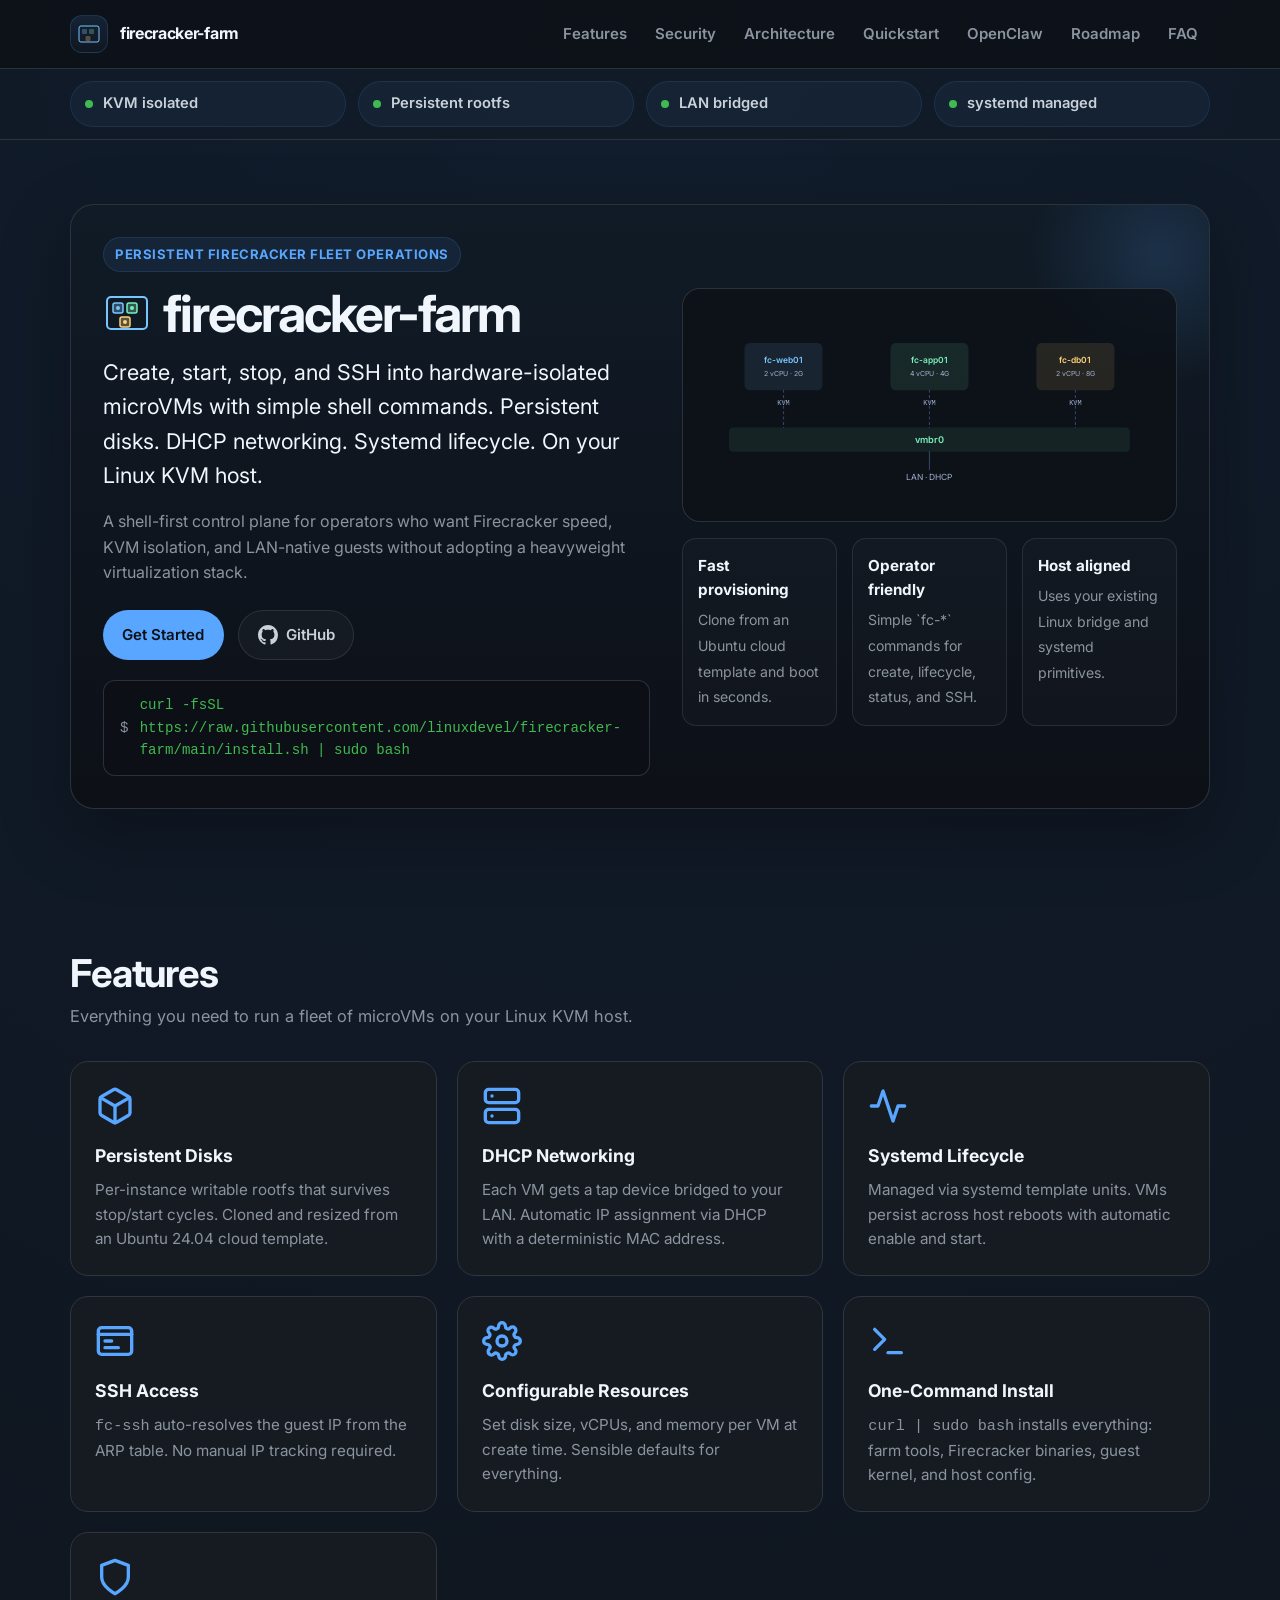
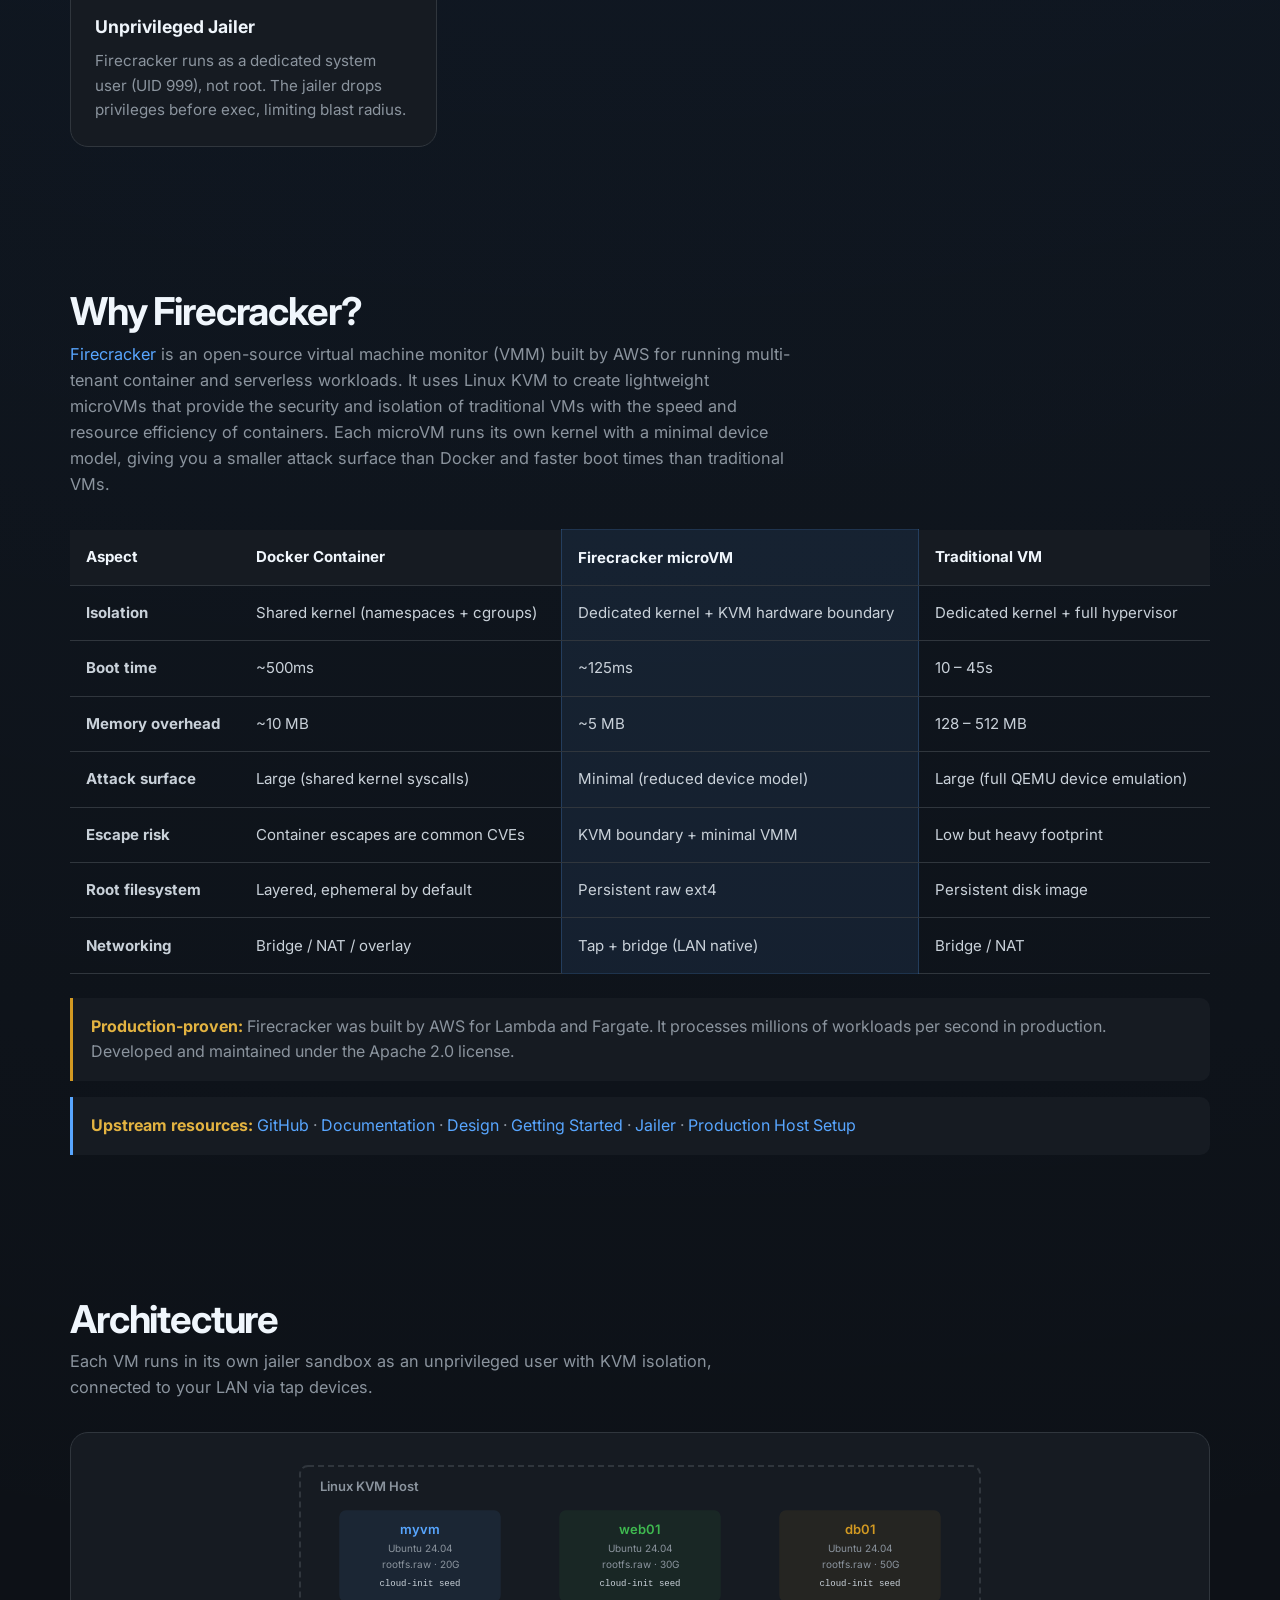
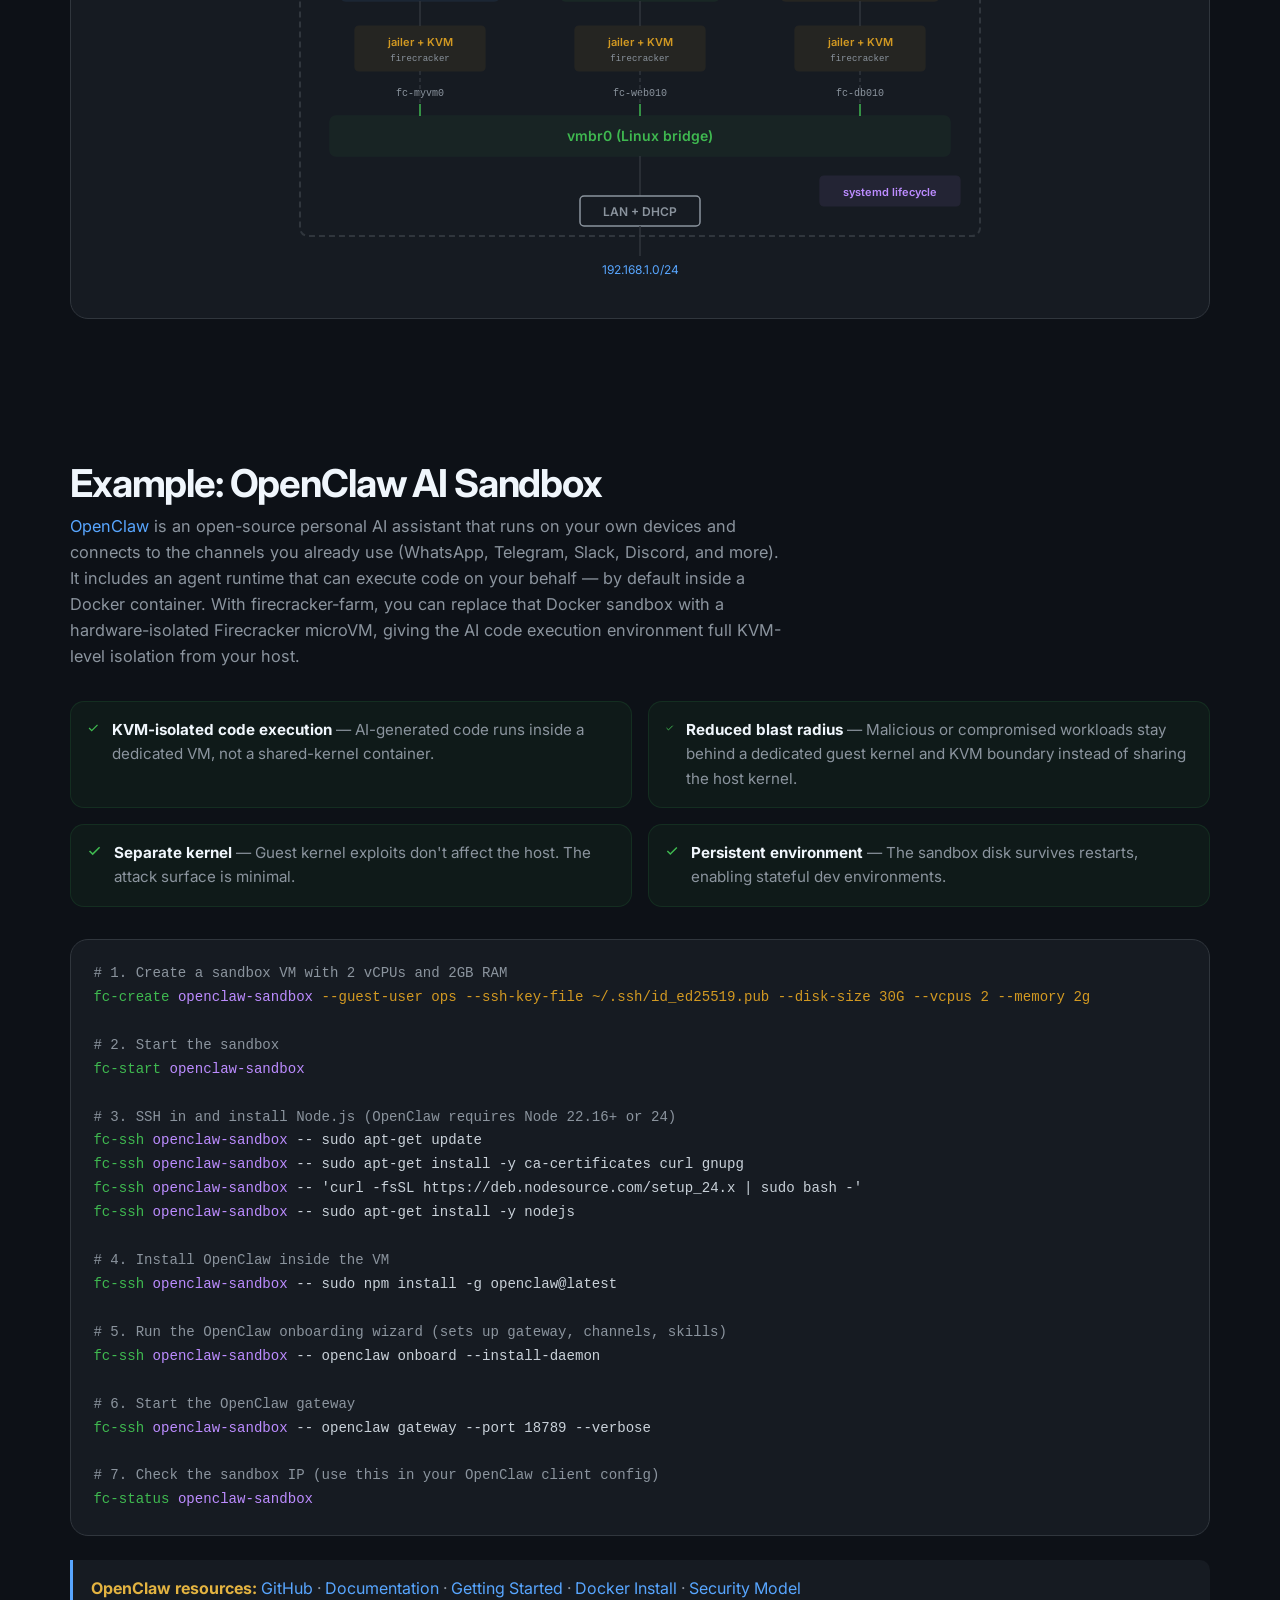
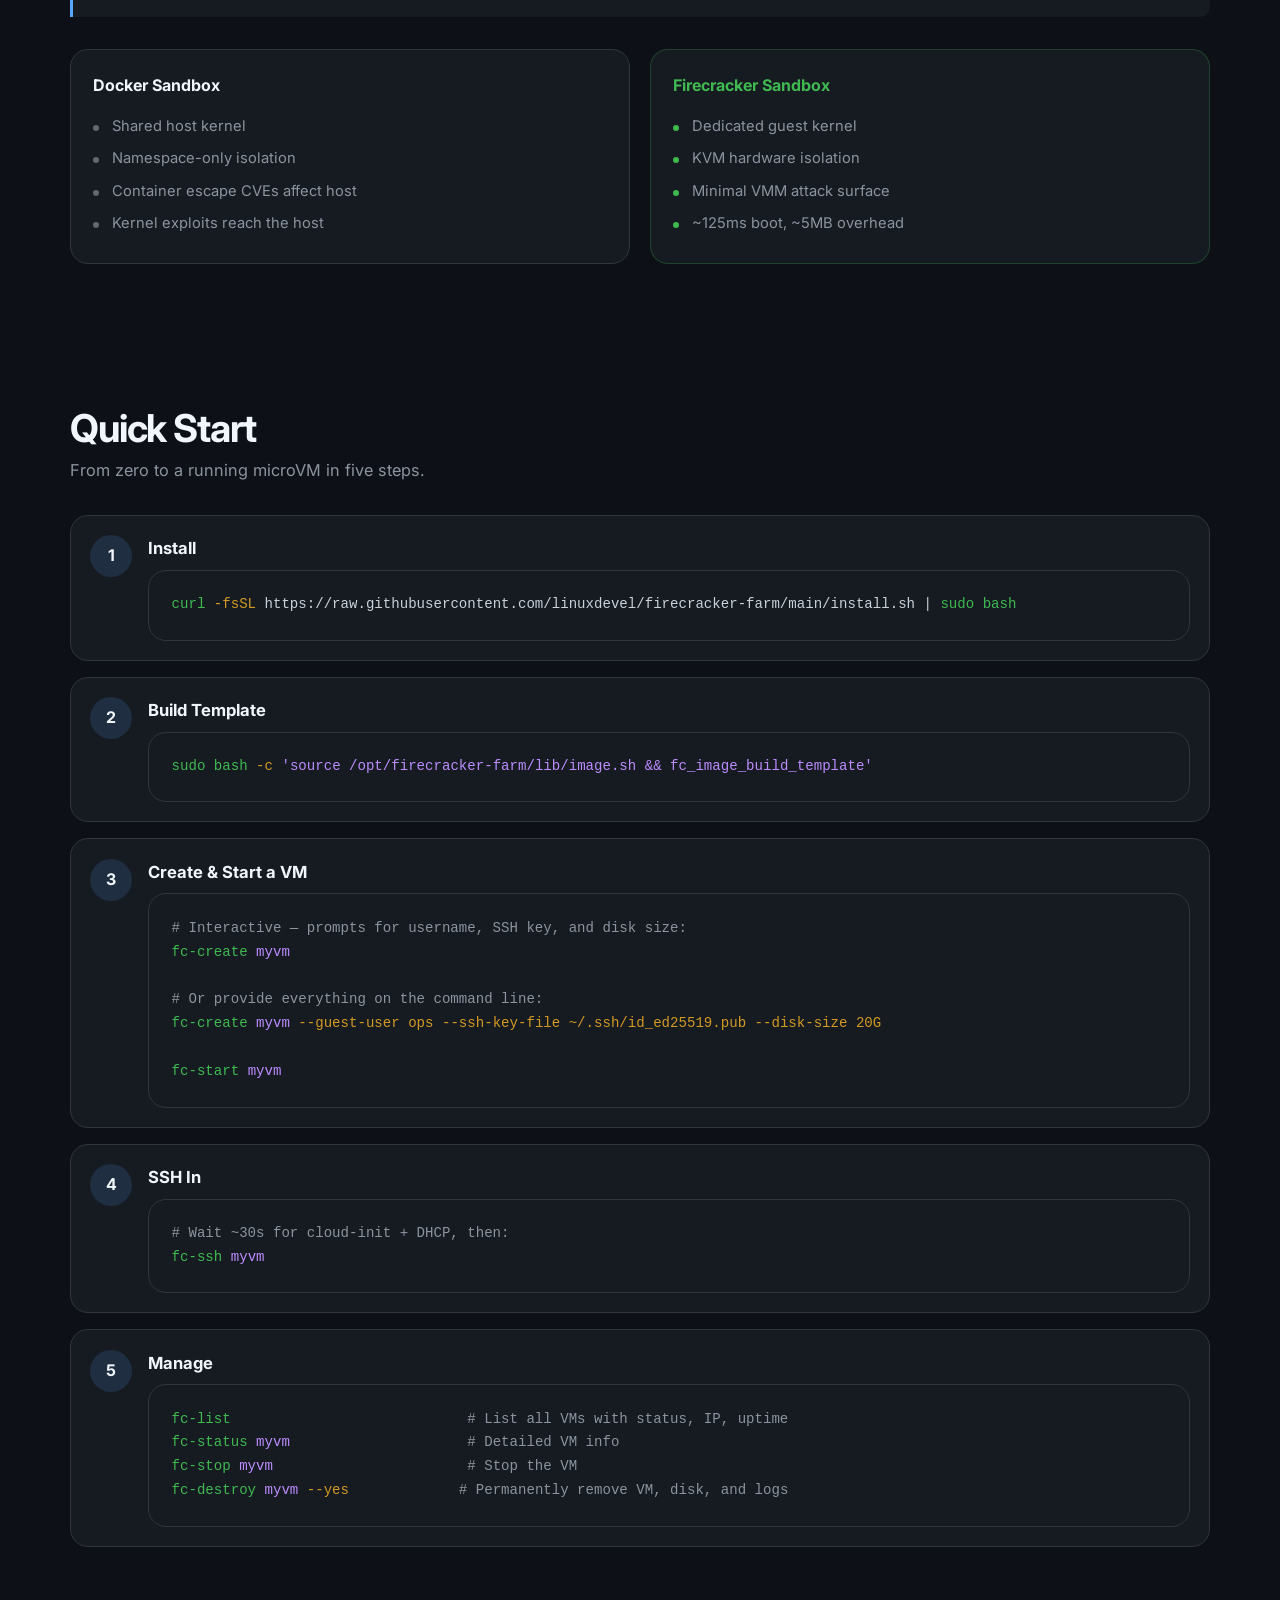
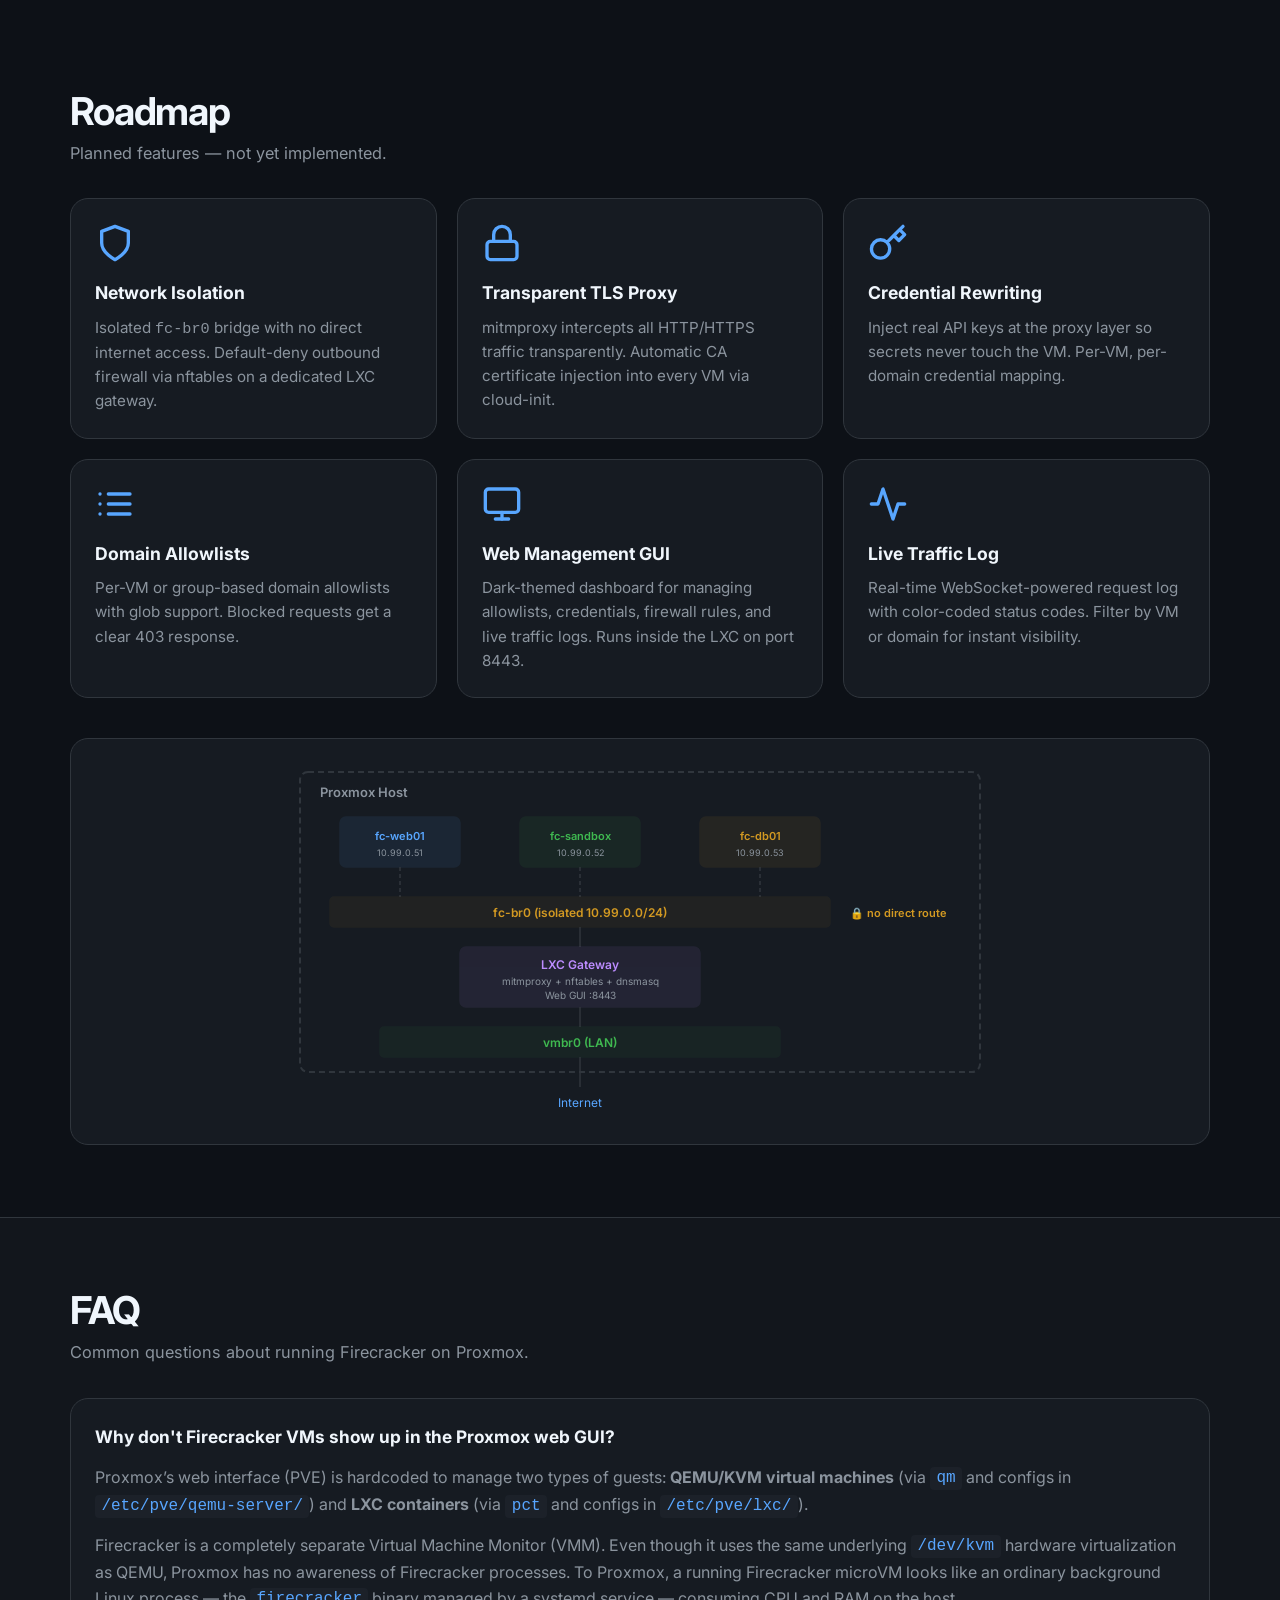
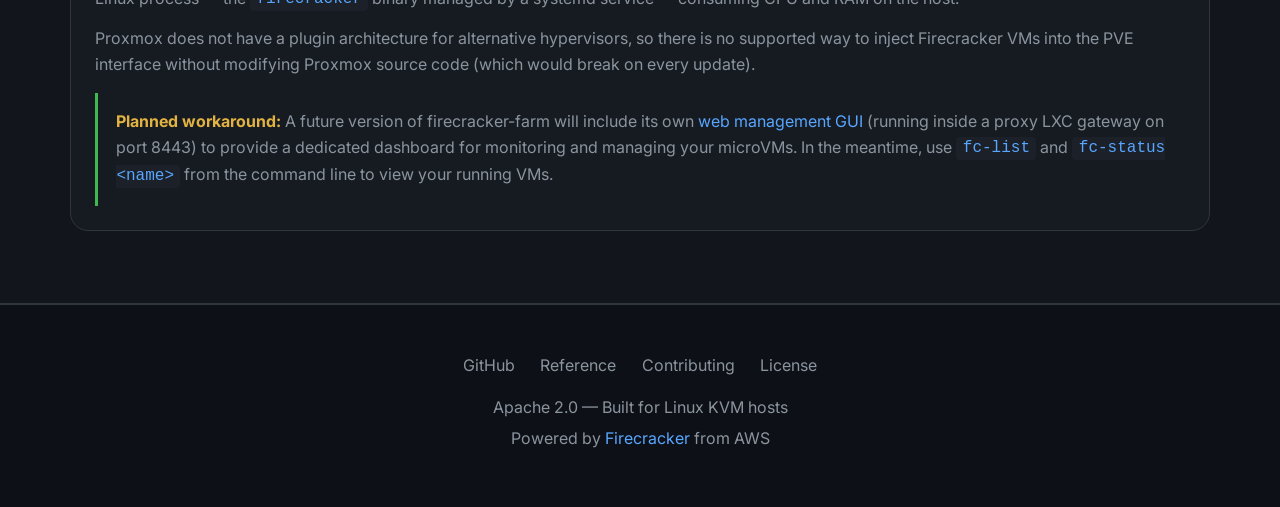
==== commit 35150ebb: "fix: narrow GitHub Pages site to refined design" ====
--- a/docs/index.html
+++ b/docs/index.html
@@ -11,7 +11,7 @@
   <meta property="og:url" content="https://linuxdevel.github.io/firecracker-farm/">
   <link rel="preconnect" href="https://fonts.googleapis.com">
   <link rel="preconnect" href="https://fonts.gstatic.com" crossorigin>
-  <link href="https://fonts.googleapis.com/css2?family=IBM+Plex+Mono:wght@400;500&family=Inter:wght@400;500;600;700&family=Plus+Jakarta+Sans:wght@600;700;800&display=swap" rel="stylesheet">
+  <link href="https://fonts.googleapis.com/css2?family=Inter:wght@400;600;700&display=swap" rel="stylesheet">
   <link rel="stylesheet" href="style.css">
 </head>
 <body>
@@ -85,7 +85,6 @@
               <svg width="20" height="20" viewBox="0 0 16 16" fill="currentColor"><path d="M8 0C3.58 0 0 3.58 0 8c0 3.54 2.29 6.53 5.47 7.59.4.07.55-.17.55-.38 0-.19-.01-.82-.01-1.49-2.01.37-2.53-.49-2.69-.94-.09-.23-.48-.94-.82-1.13-.28-.15-.68-.52-.01-.53.63-.01 1.08.58 1.23.82.72 1.21 1.87.87 2.33.66.07-.52.28-.87.51-1.07-1.78-.2-3.64-.89-3.64-3.95 0-.87.31-1.59.82-2.15-.08-.2-.36-1.02.08-2.12 0 0 .67-.21 2.2.82.64-.18 1.32-.27 2-.27.68 0 1.36.09 2 .27 1.53-1.04 2.2-.82 2.2-.82.44 1.1.16 1.92.08 2.12.51.56.82 1.27.82 2.15 0 3.07-1.87 3.75-3.65 3.95.29.25.54.73.54 1.48 0 1.07-.01 1.93-.01 2.2 0 .21.15.46.55.38A8.013 8.013 0 0016 8c0-4.42-3.58-8-8-8z"/></svg>
               GitHub
             </a>
-            <a href="preview.html" class="btn btn-secondary">Compare Visual Directions</a>
           </div>
           <div class="hero-install">
             <span>$</span> curl -fsSL https://raw.githubusercontent.com/linuxdevel/firecracker-farm/main/install.sh | sudo bash
--- a/docs/style.css
+++ b/docs/style.css
@@ -1,29 +1,27 @@
 :root {
-  --bg: #0b1020;
-  --bg-elevated: rgba(16, 24, 43, 0.82);
-  --surface: #11192d;
-  --surface-2: #17213a;
-  --surface-3: #0f1730;
-  --border: rgba(148, 163, 184, 0.18);
-  --border-strong: rgba(125, 211, 252, 0.34);
-  --text: #e5eefc;
-  --text-muted: #9fb0cb;
-  --text-soft: #c5d2e8;
-  --accent: #79c6ff;
-  --accent-strong: #3ba7ff;
-  --accent-warm: #ffd37a;
-  --accent-green: #79f0bb;
-  --shadow: 0 30px 80px rgba(5, 10, 24, 0.42);
-  --radius-lg: 24px;
-  --radius-md: 16px;
-  --radius-sm: 12px;
-  --page-max: 1180px;
-  --font-display: "Plus Jakarta Sans", "Segoe UI", sans-serif;
-  --font-body: "Inter", "Segoe UI", sans-serif;
-  --font-mono: "IBM Plex Mono", "SFMono-Regular", Consolas, monospace;
-}
-
-* , *::before, *::after {
+  --bg: #0d1117;
+  --surface: #161b22;
+  --surface-raised: #1c2129;
+  --border: #30363d;
+  --border-accent: rgba(88, 166, 255, 0.32);
+  --text: #c9d1d9;
+  --text-muted: #8b949e;
+  --text-bright: #f0f6fc;
+  --accent: #58a6ff;
+  --accent-glow: rgba(88, 166, 255, 0.14);
+  --orange: #d29922;
+  --green: #3fb950;
+  --red: #f85149;
+  --purple: #bc8cff;
+  --font: 'Inter', -apple-system, BlinkMacSystemFont, 'Segoe UI', Helvetica, Arial, sans-serif;
+  --mono: 'SFMono-Regular', Consolas, 'Liberation Mono', Menlo, monospace;
+  --max-w: 1140px;
+  --radius: 10px;
+  --radius-lg: 18px;
+  --shadow: 0 24px 70px rgba(0, 0, 0, 0.28);
+}
+
+*, *::before, *::after {
   box-sizing: border-box;
 }
 
@@ -33,14 +31,12 @@
 
 body {
   margin: 0;
-  min-width: 320px;
-  font-family: var(--font-body);
+  font-family: var(--font);
+  background:
+    radial-gradient(circle at top center, rgba(88, 166, 255, 0.08), transparent 38%),
+    linear-gradient(180deg, #0b111b 0%, #0d1117 26%, #0d1117 100%);
   color: var(--text);
   line-height: 1.6;
-  background:
-    radial-gradient(circle at top left, rgba(59, 167, 255, 0.18), transparent 32%),
-    radial-gradient(circle at top right, rgba(121, 240, 187, 0.12), transparent 28%),
-    linear-gradient(180deg, #08101f 0%, #0b1020 18%, #0f1730 100%);
   -webkit-font-smoothing: antialiased;
 }
 
@@ -60,21 +56,26 @@
 }
 
 code {
-  font-family: var(--font-mono);
+  font-family: var(--mono);
 }
 
 .container {
-  width: min(var(--page-max), calc(100% - 2rem));
+  width: min(var(--max-w), calc(100% - 2rem));
   margin: 0 auto;
+}
+
+section {
+  padding: 4.5rem 0;
+  scroll-margin-top: 96px;
 }
 
 .site-header {
   position: sticky;
   top: 0;
   z-index: 40;
-  backdrop-filter: blur(18px);
-  background: rgba(8, 13, 26, 0.78);
-  border-bottom: 1px solid rgba(148, 163, 184, 0.12);
+  background: rgba(13, 17, 23, 0.86);
+  backdrop-filter: blur(14px);
+  border-bottom: 1px solid rgba(48, 54, 61, 0.9);
 }
 
 .site-header .container {
@@ -82,117 +83,113 @@
   align-items: center;
   justify-content: space-between;
   gap: 1rem;
-  min-height: 76px;
+  min-height: 68px;
 }
 
 .brand {
   display: inline-flex;
   align-items: center;
-  gap: 0.8rem;
-  color: var(--text);
-  font-family: var(--font-display);
+  gap: 0.75rem;
+  color: var(--text-bright);
   font-weight: 700;
-  letter-spacing: -0.03em;
+  letter-spacing: -0.02em;
+}
+
+.brand:hover {
+  text-decoration: none;
 }
 
 .brand-mark {
-  width: 42px;
-  height: 42px;
-  border-radius: 14px;
+  width: 38px;
+  height: 38px;
   display: grid;
   place-items: center;
-  background: linear-gradient(135deg, rgba(121, 198, 255, 0.22), rgba(121, 240, 187, 0.16));
-  border: 1px solid rgba(121, 198, 255, 0.28);
-  box-shadow: inset 0 1px 0 rgba(255, 255, 255, 0.08);
+  border-radius: 12px;
+  background: linear-gradient(180deg, rgba(88, 166, 255, 0.12), rgba(88, 166, 255, 0.04));
+  border: 1px solid rgba(88, 166, 255, 0.18);
 }
 
 .site-nav {
   display: flex;
   align-items: center;
-  gap: 0.3rem;
+  justify-content: flex-end;
+  gap: 0.25rem;
   flex-wrap: wrap;
-  justify-content: flex-end;
 }
 
 .site-nav a {
-  color: var(--text-muted);
-  padding: 0.55rem 0.85rem;
+  padding: 0.45rem 0.75rem;
   border-radius: 999px;
+  color: var(--text-muted);
   font-size: 0.94rem;
   font-weight: 600;
 }
 
 .site-nav a:hover {
   text-decoration: none;
-  color: var(--text);
-  background: rgba(148, 163, 184, 0.1);
+  color: var(--text-bright);
+  background: rgba(240, 246, 252, 0.04);
 }
 
 .trust-strip {
-  border-bottom: 1px solid rgba(148, 163, 184, 0.12);
-  background: linear-gradient(180deg, rgba(13, 21, 40, 0.9), rgba(10, 17, 31, 0.82));
+  border-bottom: 1px solid rgba(48, 54, 61, 0.9);
+  background: rgba(17, 27, 39, 0.72);
 }
 
 .trust-strip .container {
   display: grid;
   grid-template-columns: repeat(4, minmax(0, 1fr));
-  gap: 0.85rem;
-  padding: 0.9rem 0;
+  gap: 0.75rem;
+  padding: 0.75rem 0;
 }
 
 .trust-pill {
   display: flex;
   align-items: center;
-  gap: 0.7rem;
-  padding: 0.75rem 0.9rem;
+  gap: 0.65rem;
+  padding: 0.65rem 0.85rem;
   border-radius: 999px;
-  background: rgba(121, 198, 255, 0.06);
-  border: 1px solid rgba(121, 198, 255, 0.12);
-  color: var(--text-soft);
-  font-size: 0.94rem;
+  background: rgba(88, 166, 255, 0.06);
+  border: 1px solid rgba(88, 166, 255, 0.12);
+  color: var(--text);
+  font-size: 0.92rem;
 }
 
 .trust-pill strong {
-  color: var(--text);
+  font-weight: 600;
 }
 
 .trust-dot {
-  width: 10px;
-  height: 10px;
+  width: 8px;
+  height: 8px;
+  flex: 0 0 auto;
   border-radius: 999px;
-  background: linear-gradient(180deg, var(--accent-green), #34d399);
-  box-shadow: 0 0 0 6px rgba(121, 240, 187, 0.08);
-  flex: 0 0 auto;
-}
-
-section {
-  padding: 5.5rem 0;
+  background: var(--green);
 }
 
 .hero {
-  padding-top: 4.5rem;
+  padding-top: 4rem;
 }
 
 .hero-shell {
   position: relative;
   overflow: hidden;
-  padding: 2.1rem;
-  border: 1px solid rgba(121, 198, 255, 0.14);
-  border-radius: 32px;
-  background:
-    linear-gradient(180deg, rgba(18, 27, 49, 0.92), rgba(10, 16, 30, 0.96)),
-    linear-gradient(135deg, rgba(59, 167, 255, 0.08), rgba(121, 240, 187, 0.04));
+  padding: 2rem;
+  border-radius: 24px;
+  border: 1px solid rgba(48, 54, 61, 0.9);
+  background: linear-gradient(180deg, rgba(17, 27, 39, 0.96), rgba(13, 17, 23, 0.98));
   box-shadow: var(--shadow);
 }
 
 .hero-shell::before {
   content: "";
   position: absolute;
-  inset: -20% auto auto 55%;
-  width: 340px;
-  height: 340px;
+  top: -80px;
+  right: -80px;
+  width: 260px;
+  height: 260px;
   border-radius: 999px;
-  background: radial-gradient(circle, rgba(121, 198, 255, 0.26), transparent 70%);
+  background: radial-gradient(circle, rgba(88, 166, 255, 0.16), transparent 70%);
   pointer-events: none;
 }
 
@@ -200,7 +197,7 @@
   position: relative;
   z-index: 1;
   display: grid;
-  grid-template-columns: minmax(0, 1.15fr) minmax(320px, 0.85fr);
+  grid-template-columns: minmax(0, 1.05fr) minmax(300px, 0.95fr);
   gap: 2rem;
   align-items: center;
 }
@@ -208,47 +205,44 @@
 .eyebrow {
   display: inline-flex;
   align-items: center;
-  gap: 0.6rem;
+  padding: 0.35rem 0.7rem;
   margin-bottom: 1rem;
-  padding: 0.45rem 0.75rem;
   border-radius: 999px;
-  border: 1px solid rgba(121, 198, 255, 0.18);
-  background: rgba(121, 198, 255, 0.06);
+  background: rgba(88, 166, 255, 0.08);
+  border: 1px solid rgba(88, 166, 255, 0.14);
   color: var(--accent);
-  font-size: 0.86rem;
+  font-size: 0.82rem;
   font-weight: 700;
-  letter-spacing: 0.02em;
+  letter-spacing: 0.04em;
   text-transform: uppercase;
 }
 
 .hero-logo {
   display: inline-flex;
   align-items: center;
-  gap: 0.9rem;
+  gap: 0.75rem;
   margin-bottom: 1rem;
-  font-family: var(--font-display);
-  font-size: clamp(2.45rem, 5vw, 4.5rem);
+  color: var(--text-bright);
+  font-size: clamp(2.3rem, 4vw, 3.8rem);
   line-height: 1;
-  font-weight: 800;
-  letter-spacing: -0.05em;
-  color: #f7fbff;
+  font-weight: 700;
+  letter-spacing: -0.04em;
 }
 
 .hero-logo svg {
-  width: 52px;
-  height: 52px;
+  flex: 0 0 auto;
 }
 
 .hero-tagline {
   max-width: 640px;
-  margin: 0 0 1.5rem;
-  color: var(--text-soft);
-  font-size: clamp(1.08rem, 2vw, 1.3rem);
+  margin: 0 0 1rem;
+  color: var(--text-bright);
+  font-size: clamp(1.15rem, 1.9vw, 1.35rem);
 }
 
 .hero-lede {
   max-width: 620px;
-  margin: 0 0 1.8rem;
+  margin: 0 0 1.5rem;
   color: var(--text-muted);
   font-size: 1rem;
 }
@@ -257,21 +251,21 @@
   display: flex;
   gap: 0.9rem;
   flex-wrap: wrap;
-  margin-bottom: 1.3rem;
+  margin-bottom: 1.25rem;
 }
 
 .btn {
   display: inline-flex;
   align-items: center;
   justify-content: center;
-  gap: 0.55rem;
-  min-height: 48px;
-  padding: 0.8rem 1.2rem;
+  gap: 0.5rem;
+  min-height: 46px;
+  padding: 0.75rem 1.15rem;
   border-radius: 999px;
   border: 1px solid transparent;
-  font-size: 0.95rem;
-  font-weight: 700;
-  transition: transform 0.15s ease, border-color 0.15s ease, background 0.15s ease;
+  font-size: 0.94rem;
+  font-weight: 600;
+  transition: transform 0.15s ease, background 0.15s ease, border-color 0.15s ease;
 }
 
 .btn:hover {
@@ -280,28 +274,27 @@
 }
 
 .btn-primary {
-  color: #06111f;
-  background: linear-gradient(135deg, #cbe8ff, #79c6ff 58%, #52b5ff);
-  box-shadow: 0 14px 36px rgba(59, 167, 255, 0.28);
+  color: #0d1117;
+  background: var(--accent);
 }
 
 .btn-secondary {
   color: var(--text);
-  background: rgba(148, 163, 184, 0.08);
-  border-color: rgba(148, 163, 184, 0.16);
+  background: rgba(240, 246, 252, 0.03);
+  border-color: rgba(48, 54, 61, 0.9);
 }
 
 .hero-install {
   display: inline-flex;
   align-items: center;
-  gap: 0.8rem;
+  gap: 0.7rem;
   max-width: 100%;
-  padding: 0.9rem 1rem;
-  border-radius: 18px;
-  background: rgba(7, 13, 24, 0.74);
-  border: 1px solid rgba(148, 163, 184, 0.12);
-  color: #9be7c4;
-  font-family: var(--font-mono);
+  padding: 0.85rem 1rem;
+  border-radius: 12px;
+  background: rgba(13, 17, 23, 0.9);
+  border: 1px solid rgba(48, 54, 61, 0.9);
+  color: var(--green);
+  font-family: var(--mono);
   font-size: 0.88rem;
   overflow-x: auto;
 }
@@ -310,6 +303,14 @@
   color: var(--text-muted);
 }
 
+.hero-graphic {
+  margin-bottom: 1rem;
+  padding: 1rem;
+  border-radius: 18px;
+  background: rgba(13, 17, 23, 0.8);
+  border: 1px solid rgba(48, 54, 61, 0.9);
+}
+
 .hero-proof {
   display: grid;
   grid-template-columns: repeat(3, minmax(0, 1fr));
@@ -317,16 +318,16 @@
 }
 
 .proof-card {
-  padding: 1rem;
-  border-radius: 18px;
-  border: 1px solid rgba(148, 163, 184, 0.12);
-  background: rgba(148, 163, 184, 0.05);
+  padding: 0.95rem;
+  border-radius: 14px;
+  background: rgba(240, 246, 252, 0.02);
+  border: 1px solid rgba(48, 54, 61, 0.75);
 }
 
 .proof-card strong {
   display: block;
-  margin-bottom: 0.25rem;
-  color: var(--text);
+  margin-bottom: 0.3rem;
+  color: var(--text-bright);
   font-size: 0.95rem;
 }
 
@@ -335,163 +336,123 @@
   font-size: 0.88rem;
 }
 
-.hero-graphic {
-  padding: 1.15rem;
-  border-radius: 24px;
-  background: linear-gradient(180deg, rgba(7, 13, 24, 0.9), rgba(13, 21, 40, 0.9));
-  border: 1px solid rgba(148, 163, 184, 0.12);
-}
-
 .section-title {
-  margin: 0 0 0.65rem;
-  color: #f7fbff;
-  font-family: var(--font-display);
-  font-size: clamp(2rem, 3vw, 2.8rem);
-  line-height: 1.06;
-  letter-spacing: -0.04em;
+  margin: 0 0 0.5rem;
+  color: var(--text-bright);
+  font-size: clamp(1.9rem, 3vw, 2.6rem);
+  line-height: 1.08;
+  letter-spacing: -0.03em;
 }
 
 .section-subtitle,
 .comparison-intro,
 .example-intro {
-  max-width: 760px;
-  margin: 0 0 2.5rem;
-  color: var(--text-muted);
-  font-size: 1.03rem;
-}
-
-.section-kicker {
-  margin-bottom: 0.65rem;
-  color: var(--accent);
-  font-size: 0.82rem;
-  font-weight: 800;
-  letter-spacing: 0.14em;
-  text-transform: uppercase;
-}
-
-.surface-panel {
-  background: linear-gradient(180deg, rgba(17, 25, 45, 0.92), rgba(10, 17, 31, 0.92));
-  border: 1px solid rgba(148, 163, 184, 0.12);
-  border-radius: 28px;
-  box-shadow: var(--shadow);
+  max-width: 720px;
+  margin: 0 0 2rem;
+  color: var(--text-muted);
+  font-size: 1.02rem;
 }
 
 .features-grid {
   display: grid;
   grid-template-columns: repeat(3, minmax(0, 1fr));
-  gap: 1.2rem;
+  gap: 1.25rem;
 }
 
 .feature-card {
   padding: 1.5rem;
-  border-radius: 22px;
-  border: 1px solid rgba(148, 163, 184, 0.12);
-  background: linear-gradient(180deg, rgba(24, 34, 58, 0.9), rgba(14, 21, 38, 0.9));
-  box-shadow: inset 0 1px 0 rgba(255, 255, 255, 0.04);
+  border-radius: var(--radius-lg);
+  background: var(--surface);
+  border: 1px solid var(--border);
+  transition: border-color 0.2s ease, transform 0.2s ease;
 }
 
 .feature-card:hover {
-  border-color: rgba(121, 198, 255, 0.34);
+  transform: translateY(-2px);
+  border-color: var(--border-accent);
 }
 
 .feature-icon {
-  width: 42px;
-  height: 42px;
+  width: 40px;
+  height: 40px;
   margin-bottom: 1rem;
   color: var(--accent);
 }
 
 .feature-card h3 {
   margin: 0 0 0.5rem;
-  color: #f7fbff;
-  font-size: 1.12rem;
+  color: var(--text-bright);
+  font-size: 1.1rem;
 }
 
 .feature-card p {
   margin: 0;
   color: var(--text-muted);
   font-size: 0.95rem;
-}
-
-.comparison-wrap,
-.arch-container,
-.terminal,
-.faq-item,
-.preview-shell,
-.preview-frame,
-.preview-hero,
-.preview-site {
-  background: linear-gradient(180deg, rgba(16, 24, 43, 0.92), rgba(9, 15, 28, 0.96));
-  border: 1px solid rgba(148, 163, 184, 0.12);
-  border-radius: 24px;
-}
-
-.comparison-wrap {
-  overflow: hidden;
-}
-
-.comparison-scroll {
-  overflow-x: auto;
 }
 
 .comparison-table {
   width: 100%;
   min-width: 720px;
   border-collapse: collapse;
+  font-size: 0.94rem;
 }
 
 .comparison-table th,
 .comparison-table td {
-  padding: 1rem 1.1rem;
+  padding: 0.95rem 1rem;
   text-align: left;
-  border-bottom: 1px solid rgba(148, 163, 184, 0.1);
+  border-bottom: 1px solid var(--border);
 }
 
 .comparison-table th {
-  color: #f7fbff;
-  background: rgba(121, 198, 255, 0.05);
-  font-size: 0.94rem;
+  color: var(--text-bright);
+  background: var(--surface);
 }
 
 .comparison-table td {
-  color: var(--text-soft);
-  font-size: 0.94rem;
+  color: var(--text);
 }
 
 .comparison-table .highlight {
-  background: rgba(121, 198, 255, 0.08);
-  border-left: 1px solid rgba(121, 198, 255, 0.25);
-  border-right: 1px solid rgba(121, 198, 255, 0.25);
+  background: rgba(88, 166, 255, 0.09);
+  border-left: 1px solid rgba(88, 166, 255, 0.22);
+  border-right: 1px solid rgba(88, 166, 255, 0.22);
 }
 
 .comparison-table .highlight-top {
-  border-top: 1px solid rgba(121, 198, 255, 0.25);
+  border-top: 1px solid rgba(88, 166, 255, 0.22);
 }
 
 .comparison-table .highlight-bottom {
-  border-bottom: 1px solid rgba(121, 198, 255, 0.25);
+  border-bottom: 1px solid rgba(88, 166, 255, 0.22);
 }
 
 .callout {
-  margin-top: 1.25rem;
-  padding: 1rem 1.1rem;
-  border-left: 3px solid var(--accent-warm);
-  border-radius: 0 16px 16px 0;
-  background: rgba(255, 211, 122, 0.05);
+  margin-top: 1.5rem;
+  padding: 1rem 1.15rem;
+  border-left: 3px solid var(--orange);
+  border-radius: 0 var(--radius) var(--radius) 0;
+  background: var(--surface);
   color: var(--text-muted);
 }
 
 .callout strong {
-  color: #f9e3a4;
+  color: #e3b341;
 }
 
 .arch-container {
-  padding: 1.35rem;
+  display: flex;
+  justify-content: center;
+  padding: 1.4rem;
+  border-radius: var(--radius-lg);
+  background: var(--surface);
+  border: 1px solid var(--border);
   overflow-x: auto;
 }
 
 .arch-container svg {
-  min-width: 720px;
+  max-width: 100%;
   height: auto;
 }
 
@@ -504,45 +465,50 @@
 
 .benefit {
   display: flex;
-  gap: 0.85rem;
-  padding: 1.1rem;
-  border-radius: 18px;
-  border: 1px solid rgba(121, 240, 187, 0.12);
-  background: rgba(121, 240, 187, 0.04);
+  gap: 0.75rem;
+  align-items: flex-start;
+  padding: 1rem;
+  border-radius: 14px;
+  background: rgba(63, 185, 80, 0.05);
+  border: 1px solid rgba(63, 185, 80, 0.12);
 }
 
 .benefit p {
   margin: 0;
   color: var(--text-muted);
+  font-size: 0.95rem;
 }
 
 .benefit strong {
-  color: var(--text);
+  color: var(--text-bright);
 }
 
 .sandbox-compare {
   display: grid;
   grid-template-columns: repeat(2, minmax(0, 1fr));
-  gap: 1.2rem;
-  margin-top: 1.8rem;
+  gap: 1.25rem;
+  margin-top: 2rem;
 }
 
 .sandbox-card {
   padding: 1.4rem;
-  border-radius: 20px;
-  border: 1px solid rgba(148, 163, 184, 0.12);
-  background: rgba(148, 163, 184, 0.05);
+  border-radius: var(--radius-lg);
+  background: var(--surface);
+  border: 1px solid var(--border);
 }
 
 .sandbox-card.preferred {
-  border-color: rgba(121, 240, 187, 0.28);
-  background: rgba(121, 240, 187, 0.06);
+  border-color: rgba(63, 185, 80, 0.24);
 }
 
 .sandbox-card h4 {
   margin: 0 0 0.75rem;
-  color: #f7fbff;
-  font-size: 1.02rem;
+  color: var(--text-bright);
+  font-size: 1rem;
+}
+
+.sandbox-card.preferred h4 {
+  color: var(--green);
 }
 
 .sandbox-card ul {
@@ -553,8 +519,9 @@
 
 .sandbox-card li {
   position: relative;
-  padding: 0.28rem 0 0.28rem 1.2rem;
-  color: var(--text-muted);
+  padding: 0.28rem 0 0.28rem 1.15rem;
+  color: var(--text-muted);
+  font-size: 0.92rem;
 }
 
 .sandbox-card li::before {
@@ -562,43 +529,46 @@
   position: absolute;
   left: 0;
   top: 0.9rem;
-  width: 7px;
-  height: 7px;
+  width: 6px;
+  height: 6px;
   border-radius: 999px;
-  background: rgba(255, 255, 255, 0.28);
+  background: rgba(201, 209, 217, 0.42);
 }
 
 .sandbox-card.preferred li::before {
-  background: var(--accent-green);
+  background: var(--green);
 }
 
 .terminal {
-  padding: 1.2rem 1.3rem;
+  padding: 1.4rem;
+  border-radius: var(--radius-lg);
+  background: var(--surface);
+  border: 1px solid var(--border);
   overflow-x: auto;
 }
 
 .terminal pre {
   margin: 0;
-  color: #d6e1f0;
-  font-family: var(--font-mono);
+  color: var(--text);
+  font-family: var(--mono);
   font-size: 0.88rem;
   line-height: 1.7;
 }
 
 .terminal .comment {
-  color: #7f93b1;
+  color: var(--text-muted);
 }
 
 .terminal .cmd {
-  color: #9be7c4;
+  color: var(--green);
 }
 
 .terminal .flag {
-  color: #ffd37a;
+  color: var(--orange);
 }
 
 .terminal .arg {
-  color: #a7bdf7;
+  color: var(--purple);
 }
 
 .quickstart-steps {
@@ -608,42 +578,48 @@
 
 .quickstart-step {
   display: grid;
-  grid-template-columns: 48px minmax(0, 1fr);
+  grid-template-columns: 42px minmax(0, 1fr);
   gap: 1rem;
   align-items: start;
   padding: 1.2rem;
-  border-radius: 22px;
-  border: 1px solid rgba(148, 163, 184, 0.1);
-  background: rgba(148, 163, 184, 0.04);
+  border-radius: var(--radius-lg);
+  background: var(--surface);
+  border: 1px solid var(--border);
 }
 
 .step-number {
   display: grid;
   place-items: center;
-  width: 48px;
-  height: 48px;
-  border-radius: 16px;
-  background: linear-gradient(180deg, rgba(121, 198, 255, 0.24), rgba(59, 167, 255, 0.28));
-  color: #f7fbff;
-  font-weight: 800;
+  width: 42px;
+  height: 42px;
+  border-radius: 999px;
+  background: rgba(88, 166, 255, 0.14);
+  color: var(--text-bright);
+  font-weight: 700;
 }
 
 .step-content h3 {
   margin: 0 0 0.5rem;
-  color: #f7fbff;
+  color: var(--text-bright);
+  font-size: 1.04rem;
 }
 
 #faq {
-  position: relative;
+  background: rgba(22, 27, 34, 0.55);
+  border-top: 1px solid var(--border);
+  border-bottom: 1px solid var(--border);
 }
 
 .faq-item {
-  padding: 1.6rem;
+  padding: 1.5rem;
+  border-radius: var(--radius-lg);
+  background: var(--surface);
+  border: 1px solid var(--border);
 }
 
 .faq-question {
-  margin: 0 0 0.8rem;
-  color: #f7fbff;
+  margin: 0 0 0.9rem;
+  color: var(--text-bright);
   font-size: 1.08rem;
 }
 
@@ -657,255 +633,43 @@
 }
 
 .faq-answer code {
-  padding: 0.12rem 0.38rem;
-  border-radius: 8px;
-  background: rgba(121, 198, 255, 0.08);
+  padding: 0.15rem 0.4rem;
+  border-radius: 4px;
+  background: var(--surface-raised);
   color: var(--accent);
 }
 
 .footer {
-  padding: 3.5rem 0 4rem;
-  border-top: 1px solid rgba(148, 163, 184, 0.12);
-  color: var(--text-muted);
-}
-
-.footer .container {
-  display: grid;
-  gap: 1rem;
-  justify-items: center;
+  border-top: 1px solid var(--border);
+  padding: 3rem 0 3.5rem;
+  color: var(--text-muted);
+  text-align: center;
 }
 
 .footer-links {
   display: flex;
+  justify-content: center;
   flex-wrap: wrap;
-  justify-content: center;
   gap: 1rem 1.6rem;
+  margin-bottom: 1rem;
 }
 
 .footer-links a {
-  color: var(--text-soft);
+  color: var(--text-muted);
+}
+
+.footer-links a:hover {
+  color: var(--accent);
 }
 
 .footer p {
-  margin: 0;
-}
-
-.preview-page {
-  padding: 3rem 0 5rem;
-}
-
-.preview-shell {
-  padding: 1.4rem;
-}
-
-.preview-header {
-  display: grid;
-  gap: 0.8rem;
-  margin-bottom: 1.5rem;
-}
-
-.preview-header h1,
-.preview-site h2,
-.variant-card h3 {
-  margin: 0;
-  font-family: var(--font-display);
-  letter-spacing: -0.04em;
-}
-
-.preview-header p,
-.preview-site p,
-.variant-card p,
-.variant-card li {
-  color: var(--text-muted);
-}
-
-.variant-switcher {
-  display: flex;
-  flex-wrap: wrap;
-  gap: 0.75rem;
-  margin-top: 0.5rem;
-}
-
-.variant-button {
-  padding: 0.85rem 1rem;
-  border-radius: 16px;
-  border: 1px solid rgba(148, 163, 184, 0.14);
-  background: rgba(148, 163, 184, 0.06);
-  color: var(--text-soft);
-  font: inherit;
-  font-weight: 700;
-  cursor: pointer;
-}
-
-.variant-button[aria-pressed="true"] {
-  color: #07111d;
-  background: linear-gradient(135deg, #cbe8ff, #79c6ff 58%, #52b5ff);
-  border-color: transparent;
-}
-
-.preview-site {
-  padding: 1.3rem;
-  margin-top: 1rem;
-}
-
-.preview-home-shell,
-.preview-section-block {
-  padding: 1.35rem;
-  border-radius: 24px;
-  background: linear-gradient(180deg, rgba(16, 24, 43, 0.92), rgba(9, 15, 28, 0.96));
-  border: 1px solid rgba(148, 163, 184, 0.12);
-}
-
-.preview-home-hero {
-  padding-top: 0;
-}
-
-.preview-section-block {
-  margin-top: 1rem;
-}
-
-.preview-section-head {
-  padding: 1.35rem 1.35rem 0;
-}
-
-.preview-frame {
-  padding: 1.2rem;
-}
-
-.preview-hero {
-  padding: 1.5rem;
-}
-
-.preview-grid {
-  display: grid;
-  grid-template-columns: repeat(3, minmax(0, 1fr));
-  gap: 1rem;
-  margin-top: 1rem;
-}
-
-.variant-card {
-  padding: 1.2rem;
-  border-radius: 20px;
-  border: 1px solid rgba(148, 163, 184, 0.1);
-}
-
-.variant-card ul {
-  margin: 0.85rem 0 0;
-  padding-left: 1rem;
-}
-
-.preview-site[data-variant="refined"] .preview-hero {
-  background: linear-gradient(135deg, rgba(121, 198, 255, 0.14), rgba(121, 240, 187, 0.08));
-}
-
-.preview-site[data-variant="refined"] .variant-card {
-  background: rgba(121, 198, 255, 0.05);
-}
-
-.preview-site[data-variant="refined"] .preview-home-shell,
-.preview-site[data-variant="refined"] .preview-section-block,
-.preview-site[data-variant="refined"] .faq-item {
-  background: linear-gradient(180deg, rgba(18, 27, 49, 0.92), rgba(10, 16, 30, 0.96));
-}
-
-.preview-site[data-variant="console"] {
-  border-color: rgba(121, 240, 187, 0.22);
-  background: #08140f;
-}
-
-.preview-site[data-variant="console"] .preview-frame,
-.preview-site[data-variant="console"] .preview-hero,
-.preview-site[data-variant="console"] .variant-card,
-.preview-site[data-variant="console"] .preview-home-shell,
-.preview-site[data-variant="console"] .preview-section-block,
-.preview-site[data-variant="console"] .faq-item,
-.preview-site[data-variant="console"] .quickstart-step,
-.preview-site[data-variant="console"] .feature-card,
-.preview-site[data-variant="console"] .sandbox-card,
-.preview-site[data-variant="console"] .proof-card {
-  background: linear-gradient(180deg, rgba(7, 20, 15, 0.98), rgba(5, 13, 10, 0.98));
-  border-color: rgba(121, 240, 187, 0.16);
-}
-
-.preview-site[data-variant="console"] h2,
-.preview-site[data-variant="console"] h3 {
-  color: #b0ffd8;
-}
-
-.preview-site[data-variant="console"] .eyebrow,
-.preview-site[data-variant="console"] .section-kicker,
-.preview-site[data-variant="console"] .comparison-table .highlight,
-.preview-site[data-variant="console"] .terminal .cmd {
-  color: #b0ffd8;
-}
-
-.preview-site[data-variant="console"] p,
-.preview-site[data-variant="console"] li {
-  color: #85c3a5;
-}
-
-.preview-site[data-variant="console"] .comparison-table th,
-.preview-site[data-variant="console"] .comparison-table td {
-  border-color: rgba(121, 240, 187, 0.1);
-}
-
-.preview-site[data-variant="console"] .comparison-table .highlight {
-  background: rgba(121, 240, 187, 0.08);
-  border-left-color: rgba(121, 240, 187, 0.24);
-  border-right-color: rgba(121, 240, 187, 0.24);
-}
-
-.preview-site[data-variant="editorial"] {
-  border-color: rgba(255, 211, 122, 0.22);
-  background: linear-gradient(180deg, #1a1512, #120f0d);
-}
-
-.preview-site[data-variant="editorial"] .preview-frame,
-.preview-site[data-variant="editorial"] .preview-hero,
-.preview-site[data-variant="editorial"] .variant-card,
-.preview-site[data-variant="editorial"] .preview-home-shell,
-.preview-site[data-variant="editorial"] .preview-section-block,
-.preview-site[data-variant="editorial"] .faq-item,
-.preview-site[data-variant="editorial"] .quickstart-step,
-.preview-site[data-variant="editorial"] .feature-card,
-.preview-site[data-variant="editorial"] .sandbox-card,
-.preview-site[data-variant="editorial"] .proof-card {
-  background: linear-gradient(180deg, rgba(34, 26, 21, 0.98), rgba(19, 15, 12, 0.98));
-  border-color: rgba(255, 211, 122, 0.15);
-}
-
-.preview-site[data-variant="editorial"] h2,
-.preview-site[data-variant="editorial"] h3 {
-  color: #ffe9b5;
-}
-
-.preview-site[data-variant="editorial"] .eyebrow,
-.preview-site[data-variant="editorial"] .section-kicker,
-.preview-site[data-variant="editorial"] .comparison-table .highlight,
-.preview-site[data-variant="editorial"] .terminal .flag {
-  color: #ffe9b5;
-}
-
-.preview-site[data-variant="editorial"] p,
-.preview-site[data-variant="editorial"] li {
-  color: #d9c3a4;
-}
-
-.preview-site[data-variant="editorial"] .comparison-table th,
-.preview-site[data-variant="editorial"] .comparison-table td {
-  border-color: rgba(255, 211, 122, 0.09);
-}
-
-.preview-site[data-variant="editorial"] .comparison-table .highlight {
-  background: rgba(255, 211, 122, 0.08);
-  border-left-color: rgba(255, 211, 122, 0.22);
-  border-right-color: rgba(255, 211, 122, 0.22);
-}
-
-@media (max-width: 1080px) {
+  margin: 0.35rem 0 0;
+}
+
+@media (max-width: 1040px) {
   .hero-layout,
   .features-grid,
-  .preview-grid {
+  .hero-proof {
     grid-template-columns: 1fr;
   }
 
@@ -917,36 +681,36 @@
 }
 
 @media (max-width: 760px) {
-  .site-header .container,
+  section {
+    padding: 3.5rem 0;
+  }
+
+  .site-header .container {
+    min-height: auto;
+    padding: 0.8rem 0;
+    flex-direction: column;
+    align-items: flex-start;
+  }
+
   .site-nav,
   .trust-strip .container,
-  .hero-proof,
   .example-benefits,
   .sandbox-compare,
-  .preview-grid {
+  .hero-proof,
+  .features-grid {
     grid-template-columns: 1fr;
   }
 
-  .site-header .container {
-    padding: 0.9rem 0;
-    align-items: flex-start;
-    flex-direction: column;
-  }
-
   .site-nav {
-    display: flex;
     justify-content: flex-start;
   }
 
-  .hero,
-  section,
-  .preview-page {
-    padding-top: 3rem;
-  }
-
-  .hero-shell,
-  .preview-shell {
-    padding: 1.2rem;
+  .hero-shell {
+    padding: 1.35rem;
+  }
+
+  .hero-logo {
+    font-size: 2.2rem;
   }
 
   .quickstart-step {
